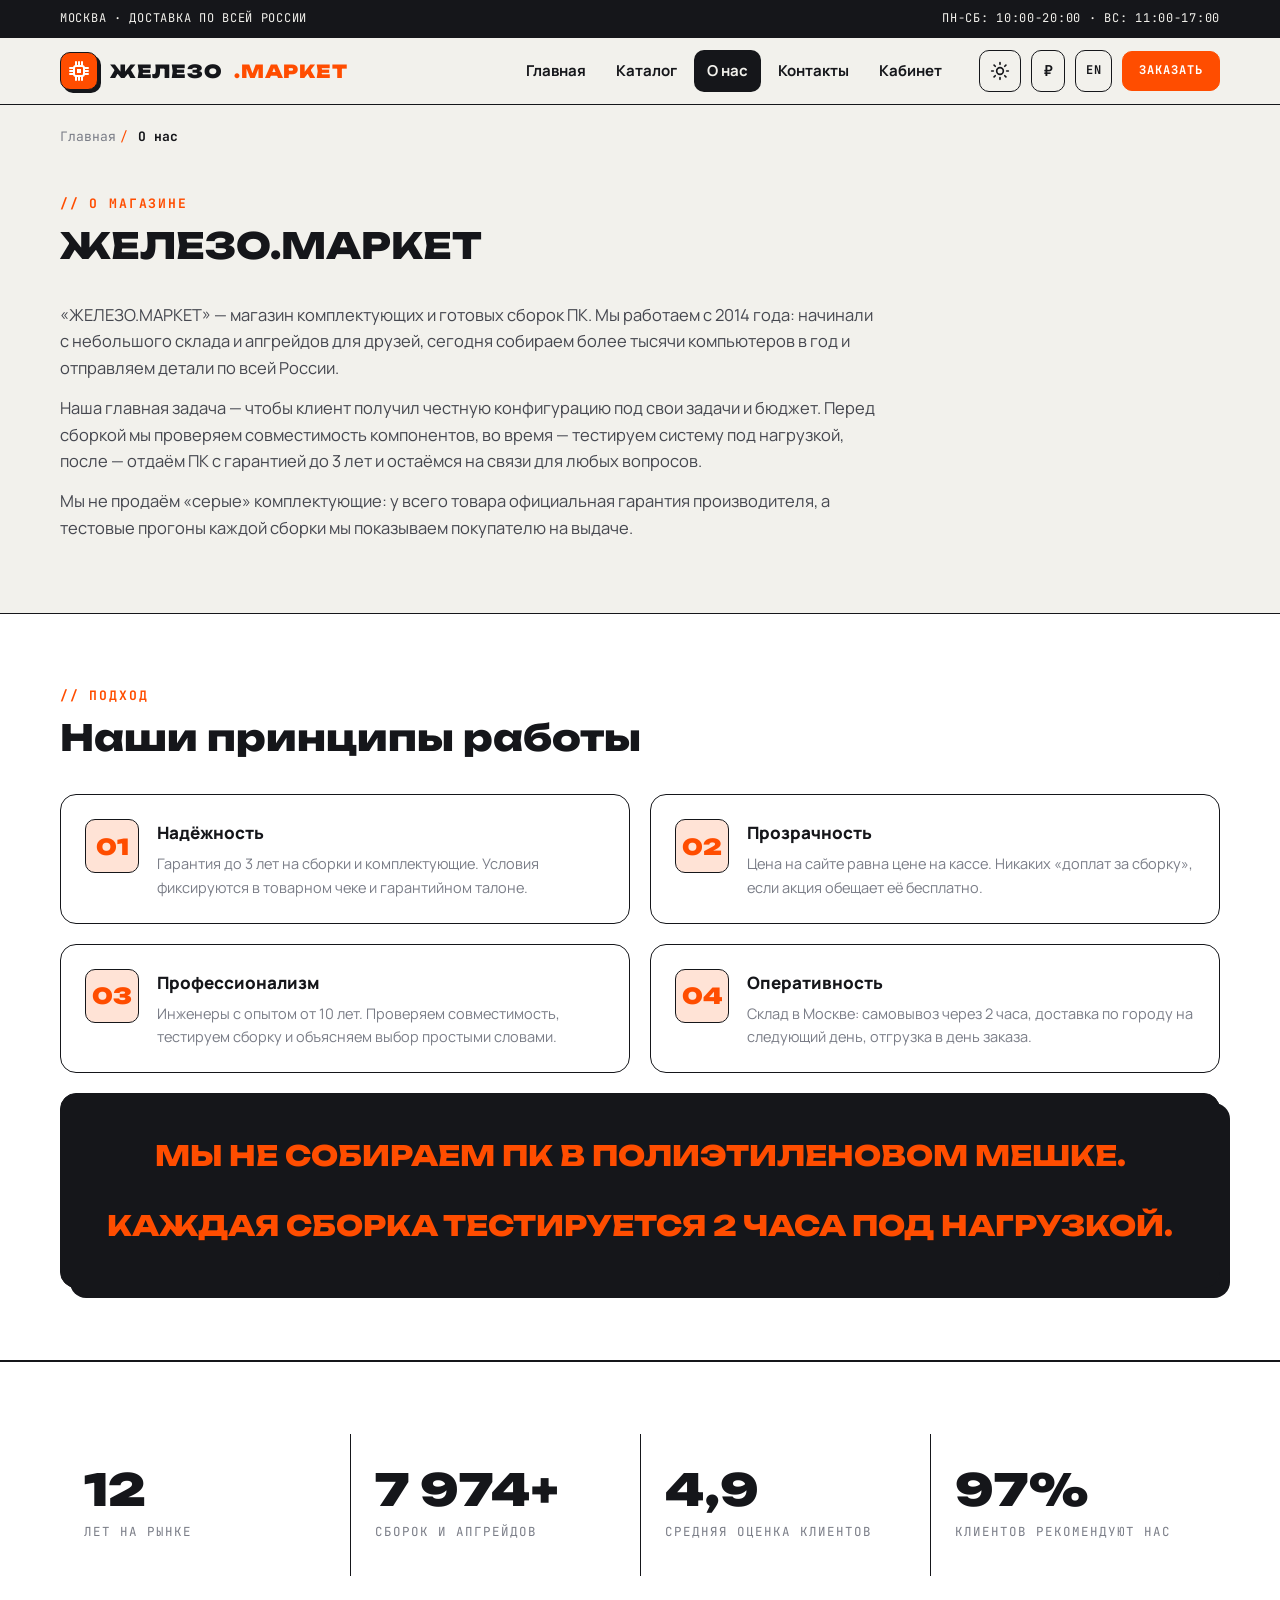
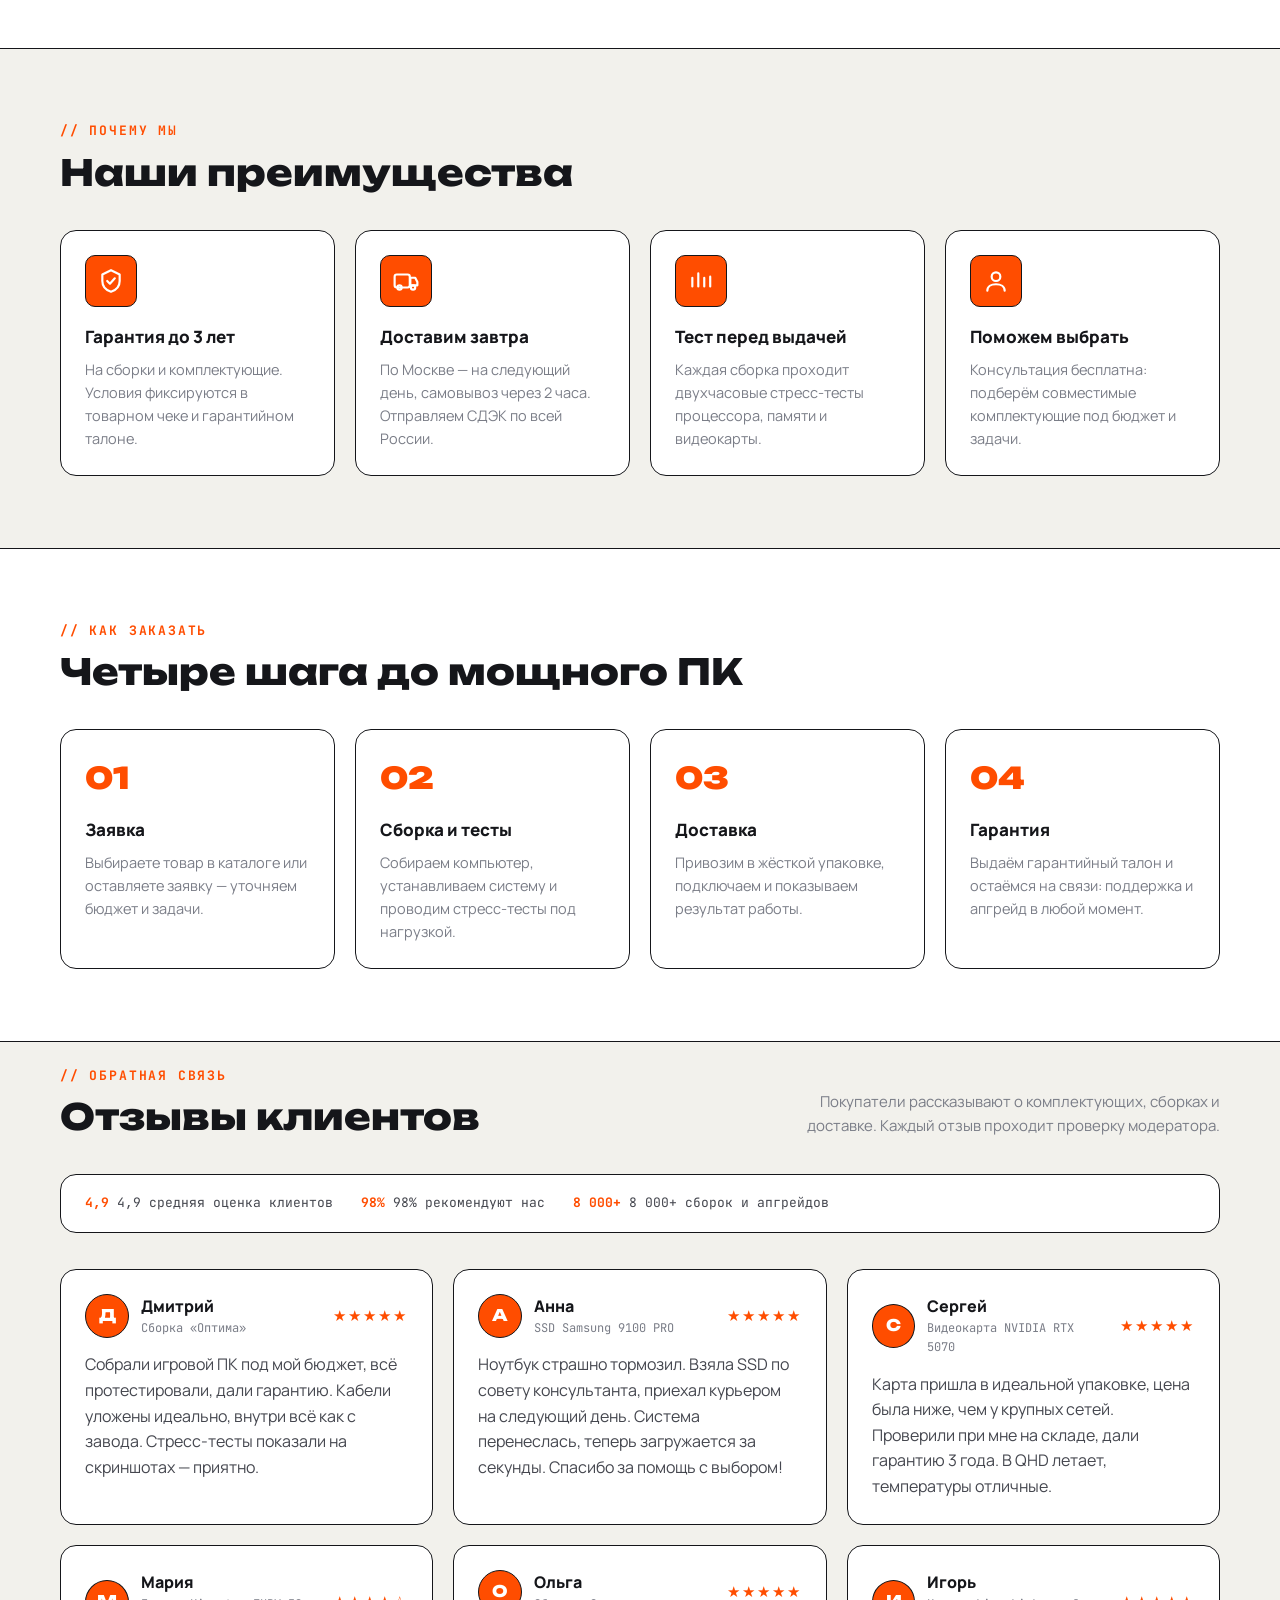
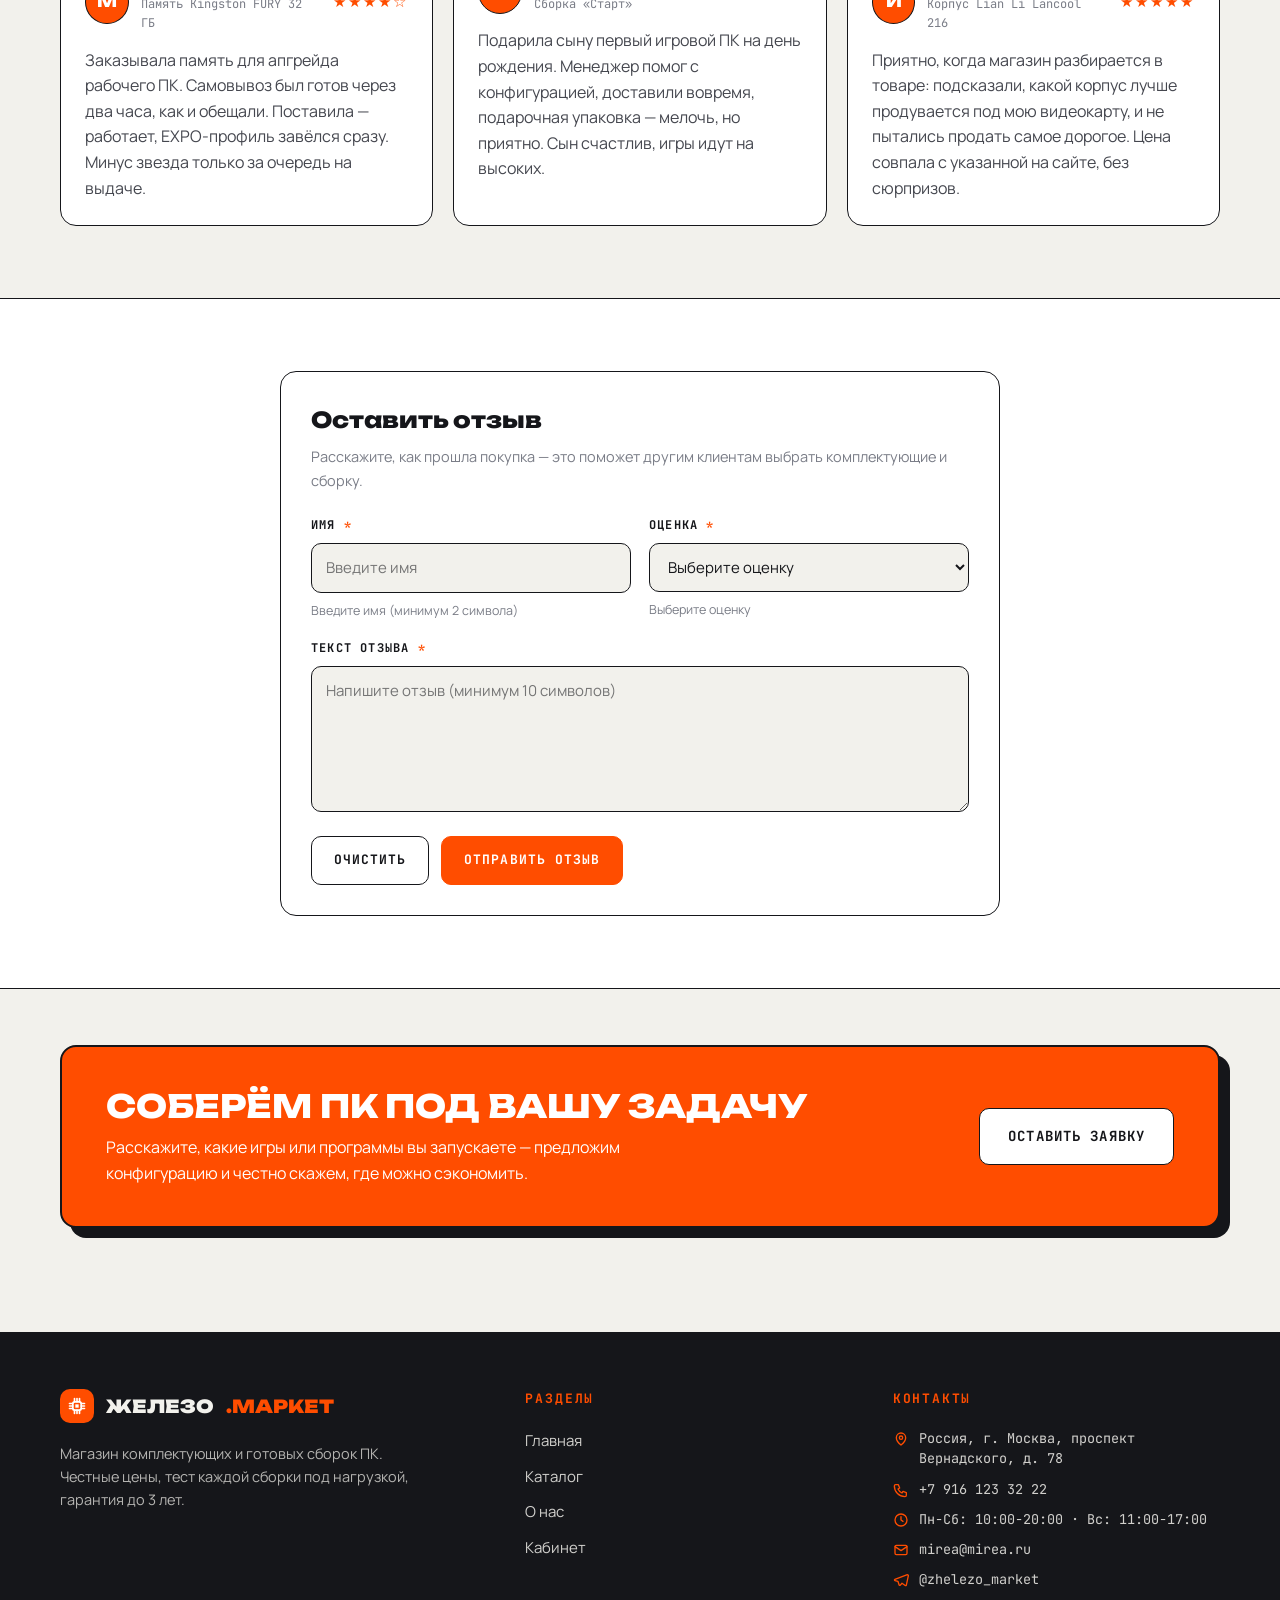
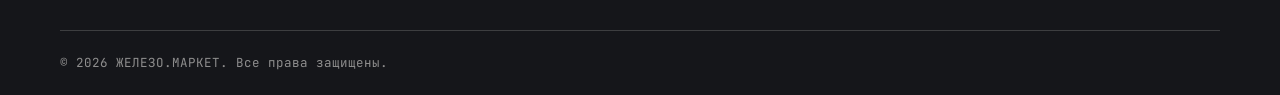
==== about.html @ e6dc475a "Фиксированная шапка при скролле; в контактах телефон перед режимом работы" ====
<!DOCTYPE html>
<html lang="ru" data-theme="light">
<head>
<meta charset="UTF-8">
<meta name="viewport" content="width=device-width, initial-scale=1.0">
<meta name="description" content="О магазине ЖЕЛЕЗО.МАРКЕТ: принципы работы, тестирование сборок, гарантия и подход к подбору комплектующих.">
<title>О нас - ЖЕЛЕЗО.МАРКЕТ</title>
<link rel="icon" type="image/svg+xml" href="images/favicon.svg">
<link rel="preconnect" href="https://fonts.googleapis.com">
<link rel="preconnect" href="https://fonts.gstatic.com" crossorigin>
<link href="https://fonts.googleapis.com/css2?family=Unbounded:wght@500;700;800;900&family=Manrope:wght@400;500;700;800&family=JetBrains+Mono:wght@500;700&display=swap" rel="stylesheet">
<link rel="stylesheet" href="css/style.css?v=remake-13">
<script src="js/main.js?v=remake-13" defer></script>
</head>
<body data-cta="short">

  <div class="scroll-progress" id="scroll-progress" aria-hidden="true"></div>

<header>
<div class="topbar">
  <div class="container topbar__inner">
    <p class="topbar__item">Москва · доставка по всей России</p>
    <div class="topbar__group">
      <p class="topbar__item topbar__item--schedule">Пн-Сб: 10:00-20:00 · Вс: 11:00-17:00</p>
    </div>
  </div>
</div>
</header>
<div class="site-header">
  <div class="container site-header__inner">
    <a class="site-header__logo" href="index.html">
      <span class="site-header__logo-mark">
        <svg viewBox="0 0 24 24" fill="none" stroke="#ffffff" stroke-width="2" stroke-linecap="round" aria-hidden="true"><rect x="7" y="7" width="10" height="10" rx="2"/><rect x="10" y="10" width="4" height="4" fill="#ffffff" stroke="none"/><path d="M9 7V3M12 7V3M15 7V3M9 21v-4M12 21v-4M15 21v-4M7 9H3M7 12H3M7 15H3M21 9h-4M21 12h-4M21 15h-4"/></svg>
      </span>
      ЖЕЛЕЗО<span class="site-header__logo-accent">.МАРКЕТ</span>
    </a>
    <nav class="site-nav" aria-label="Основная навигация">
      <ul class="site-nav__list">
        <li><a class="site-nav__link" href="index.html">Главная</a></li>
        <li><a class="site-nav__link" href="catalog.html">Каталог</a></li>
        <li><a class="site-nav__link site-nav__link--active" href="about.html" aria-current="page">О нас</a></li>
        <li><a class="site-nav__link" href="contacts.html">Контакты</a></li>
        <li><a class="site-nav__link" href="account.html">Кабинет</a></li>
      </ul>
    </nav>
    <div class="site-header__actions">
      <button class="icon-button" id="theme-toggle" type="button" aria-label="Сменить тему">
        <svg class="icon-button__icon icon-button__icon--sun" viewBox="0 0 24 24" fill="none" stroke="currentColor" stroke-width="2" stroke-linecap="round" aria-hidden="true"><circle cx="12" cy="12" r="4"/><path d="M12 2v2M12 20v2M4.9 4.9l1.4 1.4M17.7 17.7l1.4 1.4M2 12h2M20 12h2M4.9 19.1l1.4-1.4M17.7 6.3l1.4-1.4"/></svg>
        <svg class="icon-button__icon icon-button__icon--moon" viewBox="0 0 24 24" fill="none" stroke="currentColor" stroke-width="2" stroke-linecap="round" stroke-linejoin="round" aria-hidden="true"><path d="M21 12.8A9 9 0 1 1 11.2 3a7 7 0 0 0 9.8 9.8z"/></svg>
      </button>
      <button class="icon-button icon-button--currency" id="currency-toggle" type="button" aria-label="Валюта / Currency" title="₽ → $ → €">₽</button>
      <button class="icon-button icon-button--lang" id="lang-toggle" type="button" aria-label="Language / Язык">EN</button>
      <button class="button button--sm button--primary site-header__cta" type="button" data-product>Заказать</button>
    </div>
  </div>
</div>

<main class="main">

<div class="container">
  <nav class="breadcrumbs" aria-label="Хлебные крошки">
    <span class="breadcrumbs__item"><a class="breadcrumbs__link" data-i18n="nav.home" href="index.html">Главная</a></span>
    <span class="breadcrumbs__item breadcrumbs__item--current" aria-current="page" data-i18n="nav.about">О нас</span>
  </nav>
</div>

<section class="section" id="about" style="padding-top: 24px;">
  <div class="container">
    <div class="section__head">
      <div>
        <p class="section__eyebrow" data-i18n="about.eyebrow">О магазине</p>
        <h1 class="section__title" data-i18n="about.title">ЖЕЛЕЗО.МАРКЕТ</h1>
      </div>
    </div>

    <p class="about-text" data-i18n="about.p1">
      «ЖЕЛЕЗО.МАРКЕТ» — магазин комплектующих и готовых сборок ПК. Мы работаем с 2014 года:
      начинали с небольшого склада и апгрейдов для друзей, сегодня собираем более
      тысячи компьютеров в год и отправляем детали по всей России.
    </p>
    <p class="about-text" data-i18n="about.p2">
      Наша главная задача — чтобы клиент получил честную конфигурацию под свои задачи и бюджет.
      Перед сборкой мы проверяем совместимость компонентов, во время — тестируем систему под
      нагрузкой, после — отдаём ПК с гарантией до 3 лет и остаёмся на связи для любых вопросов.
    </p>
    <p class="about-text" data-i18n="about.p3">
      Мы не продаём «серые» комплектующие: у всего товара официальная гарантия производителя,
      а тестовые прогоны каждой сборки мы показываем покупателю на выдаче.
    </p>
  </div>
</section>

<section class="section section--alt" id="principles">
  <div class="container">
    <div class="section__head">
      <div>
        <p class="section__eyebrow" data-i18n="about.principlesEyebrow">Подход</p>
        <h2 class="section__title" data-i18n="about.principlesTitle">Наши принципы работы</h2>
      </div>
    </div>
    <div class="principles-grid">
      <article class="principle-card">
        <span class="principle-card__mark">01</span>
        <div>
          <h3 class="principle-card__title" data-i18n="about.pr1">Надёжность</h3>
          <p class="principle-card__text" data-i18n="about.pr1Text">Гарантия до 3 лет на сборки и комплектующие. Условия фиксируются в товарном чеке и гарантийном талоне.</p>
        </div>
      </article>
      <article class="principle-card">
        <span class="principle-card__mark">02</span>
        <div>
          <h3 class="principle-card__title" data-i18n="about.pr2">Прозрачность</h3>
          <p class="principle-card__text" data-i18n="about.pr2Text">Цена на сайте равна цене на кассе. Никаких «доплат за сборку», если акция обещает её бесплатно.</p>
        </div>
      </article>
      <article class="principle-card">
        <span class="principle-card__mark">03</span>
        <div>
          <h3 class="principle-card__title" data-i18n="about.pr3">Профессионализм</h3>
          <p class="principle-card__text" data-i18n="about.pr3Text">Инженеры с опытом от 10 лет. Проверяем совместимость, тестируем сборку и объясняем выбор простыми словами.</p>
        </div>
      </article>
      <article class="principle-card">
        <span class="principle-card__mark">04</span>
        <div>
          <h3 class="principle-card__title" data-i18n="about.pr4">Оперативность</h3>
          <p class="principle-card__text" data-i18n="about.pr4Text">Склад в Москве: самовывоз через 2 часа, доставка по городу на следующий день, отгрузка в день заказа.</p>
        </div>
      </article>
    </div>

    <p class="about-banner" style="margin-top: 20px;">
      <span data-i18n="about.banner1">Мы не собираем ПК в полиэтиленовом мешке.</span><br>
      <span data-i18n="about.banner2">Каждая сборка тестируется 2 часа под нагрузкой.</span>
    </p>
  </div>
</section>

<section class="section stats" id="stats">
  <div class="container">
    <div class="stats__grid">
      <p class="stats-item">
        <span class="stats-item__value">12</span>
        <span class="stats-item__label" data-i18n="stats.label1">лет на рынке</span>
      </p>
      <p class="stats-item">
        <span class="stats-item__value">8 000+</span>
        <span class="stats-item__label" data-i18n="stats.label2">сборок и апгрейдов</span>
      </p>
      <p class="stats-item">
        <span class="stats-item__value">4,9</span>
        <span class="stats-item__label" data-i18n="stats.label3">средняя оценка клиентов</span>
      </p>
      <p class="stats-item">
        <span class="stats-item__value">98%</span>
        <span class="stats-item__label" data-i18n="stats.label4">клиентов рекомендуют нас</span>
      </p>
    </div>
  </div>
</section>

<section class="section" id="advantages">
  <div class="container">
    <div class="section__head">
      <div>
        <p class="section__eyebrow" data-i18n="advantages.eyebrow">Почему мы</p>
        <h2 class="section__title" data-i18n="advantages.title">Наши преимущества</h2>
      </div>
    </div>
    <div class="advantages-grid">
      <article class="advantage-card">
        <span class="advantage-card__icon"><svg viewBox="0 0 24 24" fill="none" stroke="currentColor" stroke-width="2" stroke-linecap="round" stroke-linejoin="round" aria-hidden="true"><path d="M12 2l8 4v6c0 5-3.5 8.5-8 10-4.5-1.5-8-5-8-10V6l8-4z"/><path d="M8.5 12l2.5 2.5 4.5-5"/></svg></span>
        <h3 class="advantage-card__title" data-i18n="adv1">Гарантия до 3 лет</h3>
        <p class="advantage-card__text" data-i18n="adv1Text">На сборки и комплектующие. Условия фиксируются в товарном чеке и гарантийном талоне.</p>
      </article>
      <article class="advantage-card">
        <span class="advantage-card__icon"><svg viewBox="0 0 24 24" fill="none" stroke="currentColor" stroke-width="2" stroke-linecap="round" stroke-linejoin="round" aria-hidden="true"><rect x="1.5" y="6" width="14" height="12" rx="2"/><path d="M16 9h4.5l2 4v3H16z"/><circle cx="6" cy="18" r="2"/><circle cx="18.5" cy="18" r="2"/></svg></span>
        <h3 class="advantage-card__title" data-i18n="adv2">Доставим завтра</h3>
        <p class="advantage-card__text" data-i18n="adv2Text">По Москве — на следующий день, самовывоз через 2 часа. Отправляем СДЭК по всей России.</p>
      </article>
      <article class="advantage-card">
        <span class="advantage-card__icon"><svg viewBox="0 0 24 24" fill="none" stroke="currentColor" stroke-width="2" stroke-linecap="round" stroke-linejoin="round" aria-hidden="true"><path d="M4 17V9M9.5 17V5M15 17v-8M20.5 17V8"/></svg></span>
        <h3 class="advantage-card__title" data-i18n="adv3">Тест перед выдачей</h3>
        <p class="advantage-card__text" data-i18n="adv3Text">Каждая сборка проходит двухчасовые стресс-тесты процессора, памяти и видеокарты.</p>
      </article>
      <article class="advantage-card">
        <span class="advantage-card__icon"><svg viewBox="0 0 24 24" fill="none" stroke="currentColor" stroke-width="2" stroke-linecap="round" stroke-linejoin="round" aria-hidden="true"><circle cx="12" cy="8" r="4"/><path d="M4 21c0-4 3.5-6 8-6s8 2 8 6"/></svg></span>
        <h3 class="advantage-card__title" data-i18n="adv4">Поможем выбрать</h3>
        <p class="advantage-card__text" data-i18n="adv4Text">Консультация бесплатна: подберём совместимые комплектующие под бюджет и задачи.</p>
      </article>
    </div>
  </div>
</section>

<section class="section section--alt" id="steps">
  <div class="container">
    <div class="section__head">
      <div>
        <p class="section__eyebrow" data-i18n="steps.eyebrow">Как заказать</p>
        <h2 class="section__title" data-i18n="steps.title">Четыре шага до мощного ПК</h2>
      </div>
    </div>
    <ol class="steps-list">
      <li class="steps-list__item">
        <span class="steps-list__number">01</span>
        <h3 class="steps-list__title" data-i18n="step1">Заявка</h3>
        <p class="steps-list__text" data-i18n="step1Text">Выбираете товар в каталоге или оставляете заявку — уточняем бюджет и задачи.</p>
      </li>
      <li class="steps-list__item">
        <span class="steps-list__number">02</span>
        <h3 class="steps-list__title" data-i18n="step2">Сборка и тесты</h3>
        <p class="steps-list__text" data-i18n="step2Text">Собираем компьютер, устанавливаем систему и проводим стресс-тесты под нагрузкой.</p>
      </li>
      <li class="steps-list__item">
        <span class="steps-list__number">03</span>
        <h3 class="steps-list__title" data-i18n="step3">Доставка</h3>
        <p class="steps-list__text" data-i18n="step3Text">Привозим в жёсткой упаковке, подключаем и показываем результат работы.</p>
      </li>
      <li class="steps-list__item">
        <span class="steps-list__number">04</span>
        <h3 class="steps-list__title" data-i18n="step4">Гарантия</h3>
        <p class="steps-list__text" data-i18n="step4Text">Выдаём гарантийный талон и остаёмся на связи: поддержка и апгрейд в любой момент.</p>
      </li>
    </ol>
  </div>
</section>

<section class="section" id="reviews" style="padding-top: 24px;">
  <div class="container">
    <div class="section__head">
      <div>
        <p class="section__eyebrow" data-i18n="reviews.eyebrow">Обратная связь</p>
        <h1 class="section__title" data-i18n="reviews.title">Отзывы клиентов</h1>
      </div>
      <p class="section__note" data-i18n="reviews.note">Покупатели рассказывают о комплектующих, сборках и доставке. Каждый отзыв проходит проверку модератора.</p>
    </div>

    <div class="reviews-summary">
      <p><strong>4,9</strong> <span data-i18n="reviews.rating">средняя оценка клиентов</span></p>
      <p><strong>98%</strong> <span data-i18n="reviews.recommend">рекомендуют нас</span></p>
      <p><strong>8 000+</strong> <span data-i18n="reviews.builds">сборок и апгрейдов</span></p>
    </div>

    <div class="reviews-grid">
      <article class="review-card">
        <div class="review-card__head">
          <div class="review-card__author">
            <span class="review-card__avatar">Д</span>
            <div>
              <p class="review-card__name">Дмитрий</p>
              <p class="review-card__product">Сборка «Оптима»</p>
                </div>
          </div>
          <p class="rating" aria-label="Оценка 5 из 5">★★★★★</p>
        </div>
        <p class="review-card__text">Собрали игровой ПК под мой бюджет, всё протестировали, дали гарантию. Кабели уложены идеально, внутри всё как с завода. Стресс-тесты показали на скриншотах — приятно.</p>
      </article>

      <article class="review-card">
        <div class="review-card__head">
          <div class="review-card__author">
            <span class="review-card__avatar">А</span>
            <div>
              <p class="review-card__name">Анна</p>
              <p class="review-card__product">SSD Samsung 9100 PRO</p>
            </div>
          </div>
          <p class="rating" aria-label="Оценка 5 из 5">★★★★★</p>
        </div>
        <p class="review-card__text">Ноутбук страшно тормозил. Взяла SSD по совету консультанта, приехал курьером на следующий день. Система перенеслась, теперь загружается за секунды. Спасибо за помощь с выбором!</p>
      </article>

      <article class="review-card">
        <div class="review-card__head">
          <div class="review-card__author">
            <span class="review-card__avatar">С</span>
            <div>
              <p class="review-card__name">Сергей</p>
              <p class="review-card__product">Видеокарта NVIDIA RTX 5070</p>
            </div>
          </div>
          <p class="rating" aria-label="Оценка 5 из 5">★★★★★</p>
        </div>
        <p class="review-card__text">Карта пришла в идеальной упаковке, цена была ниже, чем у крупных сетей. Проверили при мне на складе, дали гарантию 3 года. В QHD летает, температуры отличные.</p>
      </article>

      <article class="review-card">
        <div class="review-card__head">
          <div class="review-card__author">
            <span class="review-card__avatar">М</span>
            <div>
              <p class="review-card__name">Мария</p>
              <p class="review-card__product">Память Kingston FURY 32 ГБ</p>
            </div>
          </div>
          <p class="rating" aria-label="Оценка 4 из 5">★★★★☆</p>
        </div>
        <p class="review-card__text">Заказывала память для апгрейда рабочего ПК. Самовывоз был готов через два часа, как и обещали. Поставила — работает, EXPO-профиль завёлся сразу. Минус звезда только за очередь на выдаче.</p>
      </article>

      <article class="review-card">
        <div class="review-card__head">
          <div class="review-card__author">
            <span class="review-card__avatar">О</span>
            <div>
              <p class="review-card__name">Ольга</p>
              <p class="review-card__product">Сборка «Старт»</p>
            </div>
          </div>
          <p class="rating" aria-label="Оценка 5 из 5">★★★★★</p>
        </div>
        <p class="review-card__text">Подарила сыну первый игровой ПК на день рождения. Менеджер помог с конфигурацией, доставили вовремя, подарочная упаковка — мелочь, но приятно. Сын счастлив, игры идут на высоких.</p>
      </article>

      <article class="review-card">
        <div class="review-card__head">
          <div class="review-card__author">
            <span class="review-card__avatar">И</span>
            <div>
              <p class="review-card__name">Игорь</p>
              <p class="review-card__product">Корпус Lian Li Lancool 216</p>
            </div>
          </div>
          <p class="rating" aria-label="Оценка 5 из 5">★★★★★</p>
        </div>
        <p class="review-card__text">Приятно, когда магазин разбирается в товаре: подсказали, какой корпус лучше продувается под мою видеокарту, и не пытались продать самое дорогое. Цена совпала с указанной на сайте, без сюрпризов.</p>
      </article>
    </div>
  </div>
</section>

<section class="section section--alt" id="review-form">
  <div class="container" style="max-width: 760px;">
    <div class="form-card">
      <h2 class="form-card__title" data-i18n="reviews.formTitle">Оставить отзыв</h2>
      <p class="form-card__text" data-i18n="reviews.formText">Расскажите, как прошла покупка — это поможет другим клиентам выбрать комплектующие и сборку.</p>
      <form class="form-grid" action="#" method="post" data-validate novalidate>
        <div class="form-field">
          <label class="form-field__label form-field__label--required" for="review-name" data-i18n="feedback.name">Имя</label>
          <input class="form-field__input" id="review-name" name="name" type="text" placeholder="Введите имя" data-i18n-placeholder="feedback.namePlaceholder" minlength="2" autocomplete="off" required pattern="[A-Za-zА-Яа-яЁё\-\s]{2,}" title="Только буквы, минимум 2 символа">
          <small class="form-field__hint" data-i18n="reviews.nameHint">Введите имя (минимум 2 символа)</small>
        </div>
        <div class="form-field">
          <label class="form-field__label form-field__label--required" for="review-rating" data-i18n="reviews.ratingLabel">Оценка</label>
          <select class="form-field__select" id="review-rating" name="rating" required>
            <option value="" data-i18n="reviews.selectRating">Выберите оценку</option>
            <option value="5" data-i18n="reviews.r5">5 - отлично</option>
            <option value="4" data-i18n="reviews.r4">4 - хорошо</option>
            <option value="3" data-i18n="reviews.r3">3 - нормально</option>
            <option value="2" data-i18n="reviews.r2">2 - плохо</option>
            <option value="1" data-i18n="reviews.r1">1 - ужасно</option>
          </select>
          <small class="form-field__hint" data-i18n="reviews.selectRating">Выберите оценку</small>
        </div>
        <div class="form-field form-field--full">
          <label class="form-field__label form-field__label--required" for="review-text" data-i18n="reviews.textLabel">Текст отзыва</label>
          <textarea class="form-field__textarea" id="review-text" name="text" rows="5" placeholder="Напишите отзыв (минимум 10 символов)" data-i18n-placeholder="reviews.textPlaceholder" minlength="10" required></textarea>
        </div>
        <div class="form-actions">
          <button class="button button--ghost" type="reset" data-i18n="reviews.clear">Очистить</button>
          <button class="button button--primary" type="submit" data-i18n="reviews.submit">Отправить отзыв</button>
        </div>
        <p class="form-message form-message--success" hidden data-i18n="reviews.success">Спасибо! Ваш отзыв отправлен и появится на сайте после проверки.</p>
        <p class="form-message form-message--error" hidden data-i18n="reviews.error">Проверьте правильность заполнения полей формы.</p>
      </form>
    </div>
  </div>
</section>

<section class="section cta-band" id="cta">
  <div class="container">
    <div class="cta-band__inner">
      <div>
        <h2 class="cta-band__title" data-i18n="about.ctaTitle">Соберём ПК под вашу задачу</h2>
        <p class="cta-band__text" data-i18n="about.ctaText">Расскажите, какие игры или программы вы запускаете — предложим конфигурацию и честно скажем, где можно сэкономить.</p>
      </div>
      <button class="button button--lg" type="button" data-product data-i18n="cta.button">Оставить заявку</button>
    </div>
  </div>
</section>

</main>

<footer class="site-footer">
  <div class="container">
    <div class="site-footer__grid">
      <div class="site-footer__about">
        <a class="site-footer__logo" href="index.html">
          <span class="site-footer__logo-mark">
            <svg viewBox="0 0 24 24" fill="none" stroke="#ffffff" stroke-width="2" stroke-linecap="round" aria-hidden="true"><rect x="7" y="7" width="10" height="10" rx="2"/><rect x="10" y="10" width="4" height="4" fill="#ffffff" stroke="none"/><path d="M9 7V3M12 7V3M15 7V3M9 21v-4M12 21v-4M15 21v-4M7 9H3M7 12H3M7 15H3M21 9h-4M21 12h-4M21 15h-4"/></svg>
          </span>
          ЖЕЛЕЗО<span class="site-footer__logo-accent">.МАРКЕТ</span>
        </a>
        <p class="site-footer__slogan">
          Магазин комплектующих и готовых сборок ПК. Честные цены, тест каждой сборки под нагрузкой, гарантия до 3 лет.
        </p>
      </div>
      <nav class="site-footer__nav" aria-label="Разделы сайта">
        <h2 class="site-footer__title">Разделы</h2>
        <ul class="site-footer__list">
          <li><a class="site-footer__link" href="index.html">Главная</a></li>
          <li><a class="site-footer__link" href="catalog.html">Каталог</a></li>
          <li><a class="site-footer__link" href="about.html">О нас</a></li>
          <li><a class="site-footer__link" href="account.html">Кабинет</a></li>
        </ul>
      </nav>
      <div class="site-footer__contacts">
        <h2 class="site-footer__title">Контакты</h2>
        <p class="site-footer__contact">
          <svg viewBox="0 0 24 24" fill="none" stroke="currentColor" stroke-width="2" stroke-linecap="round" stroke-linejoin="round" aria-hidden="true"><path d="M12 21s7-5.5 7-11a7 7 0 1 0-14 0c0 5.5 7 11 7 11z"/><circle cx="12" cy="10" r="2.5"/></svg>
          <span data-i18n="contacts.addressValue">Россия, г. Москва, проспект Вернадского, д. 78</span>
        </p>
        <p class="site-footer__contact">
          <svg viewBox="0 0 24 24" fill="none" stroke="currentColor" stroke-width="2" stroke-linecap="round" stroke-linejoin="round" aria-hidden="true"><path d="M4 4h4l2 5-2.5 1.5a12 12 0 0 0 6 6L15 14l5 2v4a2 2 0 0 1-2 2A16 16 0 0 1 2 6a2 2 0 0 1 2-2z"/></svg>
          <a href="tel:+79161233222">+7 916 123 32 22</a>
        </p>
        <p class="site-footer__contact">
          <svg viewBox="0 0 24 24" fill="none" stroke="currentColor" stroke-width="2" stroke-linecap="round" stroke-linejoin="round" aria-hidden="true"><circle cx="12" cy="12" r="9"/><path d="M12 7v5l3 2"/></svg>
          <span data-i18n="topbar.hours">Пн-Сб: 10:00-20:00 · Вс: 11:00-17:00</span>
        </p>
        <p class="site-footer__contact">
          <svg viewBox="0 0 24 24" fill="none" stroke="currentColor" stroke-width="2" stroke-linecap="round" stroke-linejoin="round" aria-hidden="true"><rect x="3" y="5" width="18" height="14" rx="2"/><path d="M3 7l9 6 9-6"/></svg>
          <a href="mailto:mirea@mirea.ru">mirea@mirea.ru</a>
        </p>
        <p class="site-footer__contact">
          <svg viewBox="0 0 24 24" fill="none" stroke="currentColor" stroke-width="2" stroke-linecap="round" stroke-linejoin="round" aria-hidden="true"><path d="M21.5 4L2.8 11.2c-.8.3-.8 1.4.1 1.6l4.6 1.4 1.7 5.2c.3.8 1.3.9 1.8.3l2.5-2.9 4.8 3.5c.6.5 1.6.1 1.7-.7l3-13.8c.2-1-.8-1.8-1.5-1.8z"/></svg>
          <a href="https://t.me/zhelezo_market" target="_blank" rel="noopener">@zhelezo_market</a>
        </p>
      </div>
    </div>
    <div class="site-footer__bottom">
      <p>&copy; 2026 ЖЕЛЕЗО.МАРКЕТ. Все права защищены.</p>
    </div>
  </div>
</footer>

<button class="scroll-top" id="scroll-top" type="button" aria-label="Наверх">
  <svg class="scroll-top__icon" viewBox="0 0 24 24" fill="none" stroke="currentColor" stroke-linecap="round" stroke-linejoin="round" aria-hidden="true">
    <rect x="7.5" y="2.5" width="9" height="19" rx="4.5" stroke-width="1.7"/>
    <path class="scroll-top__wheel" d="M12 6v4" stroke-width="1.7"/>
  </svg>
</button>

<dialog class="order-dialog" id="order-dialog" aria-labelledby="order-dialog-title">
  <div class="order-dialog__wrapper">
    <div class="order-dialog__head">
      <h2 class="order-dialog__title" id="order-dialog-title" data-i18n="dialog.title">Оформление заказа</h2>
      <button class="icon-button order-dialog__close" id="order-close" type="button" aria-label="Закрыть">
        <svg viewBox="0 0 24 24" fill="none" stroke="currentColor" stroke-width="2.5" stroke-linecap="round" aria-hidden="true"><path d="M6 6l12 12M18 6L6 18"/></svg>
      </button>
    </div>
    <p class="order-dialog__note" data-i18n="dialog.note">Оставьте контакты — перезвоним в течение 15 минут в рабочее время и подтвердим заказ.</p>
    <form class="form-grid" id="order-form" action="#" method="post" data-validate novalidate autocomplete="off">
      <div class="form-field form-field--full">
        <label class="form-field__label form-field__label--required" for="order-product" data-i18n="dialog.product">Товар</label>
        <select class="form-field__select" id="order-product" name="product" required></select>
      </div>
      <div class="form-field">
        <label class="form-field__label form-field__label--required" for="order-name" data-i18n="dialog.name">Имя</label>
        <input class="form-field__input" id="order-name" name="name" type="text" placeholder="Введите ваше имя" data-i18n-placeholder="dialog.namePlaceholder" minlength="2" autocomplete="off" required pattern="[A-Za-zА-Яа-яЁё\-\s]{2,}" title="Только буквы, минимум 2 символа">
      </div>
      <div class="form-field">
        <label class="form-field__label form-field__label--required" for="order-phone" data-i18n="dialog.phone">Телефон</label>
        <input class="form-field__input" id="order-phone" name="phone" type="tel" inputmode="tel" placeholder="+7 (900) 000-00-00" required>
        <small class="form-field__hint" data-i18n="dialog.phoneHint">Формат: +7 (900) 000-00-00</small>
      </div>
      <div class="form-field">
        <label class="form-field__label form-field__label--required" for="order-email" data-i18n="dialog.email">E-mail</label>
        <input class="form-field__input" id="order-email" name="email" type="email" placeholder="example@mail.ru" autocomplete="off" required>
      </div>
      <div class="form-field">
        <label class="form-field__label" for="order-delivery" data-i18n="dialog.delivery">Доставка</label>
        <select class="form-field__select" id="order-delivery" name="delivery">
          <option value="courier" data-i18n="dialog.deliveryCourier">Курьером по Москве</option>
          <option value="pickup" data-i18n="dialog.deliveryPickup">Самовывоз</option>
          <option value="cdek" data-i18n="dialog.deliveryCdek">СДЭК по России</option>
        </select>
      </div>
      <div class="form-field form-field--full">
        <label class="form-field__label" for="order-comment" data-i18n="dialog.comment">Комментарий</label>
        <textarea class="form-field__textarea" id="order-comment" name="comment" rows="3" placeholder="Укажите дополнительную информацию" data-i18n-placeholder="dialog.commentPlaceholder"></textarea>
      </div>
      <label class="checkbox-line">
        <input type="checkbox" name="agreement" required>
        <span data-i18n="dialog.agreement">Я согласен на обработку персональных данных</span>
      </label>
      <div class="form-actions">
        <button class="button" type="button" id="order-cancel" data-i18n="dialog.cancel">Закрыть</button>
        <button class="button button--primary" type="submit" data-i18n="dialog.submit">Отправить заказ</button>
      </div>
      <p class="form-message form-message--success" hidden data-i18n="dialog.success">Заказ принят! Перезвоним в течение 15 минут в рабочее время.</p>
      <p class="form-message form-message--error" hidden data-i18n="dialog.error">Проверьте правильность заполнения полей формы.</p>
    </form>
  </div>
</dialog>

</body>
</html>
---- css/style.css ----
/* ===================================================================
   ЖЕЛЕЗО.МАРКЕТ — единая дизайн-система
   Чистый CSS + БЭМ. Без фреймворков.
   Светлая и тёмная темы через [data-theme] на <html>.
   =================================================================== */

/* ---------- Токены ---------- */

:root {
  --paper: #f2f1ec;
  --surface: #ffffff;
  --surface-alt: #ebeae4;
  --ink: #15161a;
  --ink-soft: #45474f;
  --muted: #7a7d87;
  --line: #15161a;
  --line-soft: #d9d8d1;
  --accent: #ff4d00;
  --accent-ink: #ffffff;
  --accent-soft: #ffe3d6;
  --danger: #d92b2b;
  --success: #12813b;
  --shadow: #15161a;
  --header-h: 66px;

  --cat-cpu: #ff4d00;
  --cat-gpu: #7c3aed;
  --cat-ram: #0e90d8;
  --cat-storage: #18a558;
  --cat-motherboard: #e23a6e;
  --cat-psu: #d9a400;
  --cat-case: #5c6474;
  --cat-build: #15161a;

  --font-display: "Unbounded", "Arial Black", sans-serif;
  --font-body: "Manrope", "Segoe UI", sans-serif;
  --font-mono: "JetBrains Mono", "Consolas", monospace;

  --radius: 16px;
  --radius-sm: 10px;
  --border: 1.5px solid var(--line);
}

[data-theme="dark"] {
  --paper: #101114;
  --surface: #17181d;
  --surface-alt: #1e1f26;
  --ink: #f2f1ec;
  --ink-soft: #c8cad2;
  --muted: #8b8e99;
  --line: #f2f1ec;
  --line-soft: #363841;
  --accent-soft: #33190b;
  --accent-ink: #ffffff;
  --shadow: #000000;
  --cat-build: #f2f1ec;
}

/* ---------- Сброс и база ---------- */

*,
*::before,
*::after {
  box-sizing: border-box;
}

html {
  scroll-behavior: smooth;
}

body {
  margin: 0;
  font-family: var(--font-body);
  font-size: 16px;
  line-height: 1.6;
  color: var(--ink);
  background-color: var(--paper);
  transition: background-color 0.35s ease, color 0.35s ease;
}

img,
svg {
  display: block;
  max-width: 100%;
}

h1,
h2,
h3,
h4,
p,
ul,
ol,
figure {
  margin: 0;
}

ul,
ol {
  padding: 0;
  list-style: none;
}

a {
  color: inherit;
  text-decoration: none;
}

button {
  font: inherit;
  cursor: pointer;
}

:focus-visible {
  outline: 2px solid var(--accent);
  outline-offset: 2px;
}

.container {
  max-width: 1200px;
  margin-inline: auto;
  padding-inline: 20px;
}

.main {
  padding-bottom: 24px;
}

/* ---------- Кнопки ---------- */

.button {
  display: inline-flex;
  align-items: center;
  justify-content: center;
  gap: 10px;
  padding: 13px 22px;
  font-family: var(--font-mono);
  font-size: 13px;
  font-weight: 700;
  letter-spacing: 0.08em;
  text-transform: uppercase;
  color: var(--ink);
  background: var(--surface);
  border: var(--border);
  border-radius: var(--radius-sm);
  box-shadow: 0 0 0 var(--shadow);
  transition: box-shadow 0.15s ease, transform 0.15s ease, background-color 0.2s ease,
    color 0.2s ease;
}

.button:hover {
  transform: translate(-2px, -2px);
  box-shadow: 4px 4px 0 var(--shadow);
}

.button:active {
  transform: translate(0, 0);
  box-shadow: 0 0 0 var(--shadow);
}

.button--primary {
  background: var(--accent);
  border-color: var(--accent);
  color: var(--accent-ink);
}

.button--primary:hover {
  box-shadow: 4px 4px 0 var(--shadow);
}

.button--dark {
  background: var(--ink);
  border-color: var(--ink);
  color: var(--paper);
}

.button--ghost {
  background: transparent;
}

.button--ghost:hover {
  background: var(--ink);
  color: var(--paper);
}

.button--sm {
  padding: 9px 16px;
  font-size: 12px;
}

.button--lg {
  padding: 16px 28px;
  font-size: 14px;
}

.button--full {
  width: 100%;
}

/* ---------- Иконки-бейджи ---------- */

.badge-tag {
  display: inline-block;
  padding: 4px 10px;
  font-family: var(--font-mono);
  font-size: 11px;
  font-weight: 700;
  letter-spacing: 0.08em;
  text-transform: uppercase;
  border-radius: 999px;
  border: 1.5px solid currentColor;
}

.badge-tag--popular {
  color: var(--accent);
}

.badge-tag--discount {
  color: var(--danger);
}

.badge-tag--fast {
  color: var(--success);
}

/* ---------- Шапка ---------- */

.topbar {
  background: var(--ink);
  color: var(--paper);
  font-family: var(--font-mono);
  font-size: 12px;
  letter-spacing: 0.06em;
}

.topbar__inner {
  display: flex;
  align-items: center;
  justify-content: space-between;
  gap: 16px;
  min-height: 38px;
}

.topbar__item {
  display: inline-flex;
  align-items: center;
  gap: 8px;
  white-space: nowrap;
  text-transform: uppercase;
}

.topbar__group {
  display: flex;
  align-items: center;
  gap: 24px;
}

.topbar__phone {
  font-weight: 700;
  color: inherit;
}

.topbar__phone:hover {
  color: var(--accent);
}

.site-header {
  position: sticky;
  top: 0;
  z-index: 50;
  background: var(--paper);
  border-bottom: var(--border);
}

.site-header__inner {
  display: flex;
  align-items: center;
  gap: 24px;
  min-height: var(--header-h);
}

.site-header__logo {
  display: inline-flex;
  align-items: center;
  gap: 12px;
  font-family: var(--font-display);
  font-weight: 900;
  font-size: 18px;
  letter-spacing: 0.04em;
  white-space: nowrap;
}

.site-header__logo-mark {
  width: 38px;
  height: 38px;
  display: grid;
  place-items: center;
  background: var(--accent);
  border-radius: var(--radius-sm);
  border: var(--border);
  box-shadow: 3px 3px 0 var(--shadow);
}

.site-header__logo-mark svg {
  width: 24px;
  height: 24px;
}

.site-header__logo .site-header__logo-accent {
  color: var(--accent);
}

.site-nav {
  margin-left: auto;
}

.site-nav__list {
  display: flex;
  align-items: center;
  gap: 4px;
}

.site-nav__link {
  display: inline-block;
  padding: 8px 12px;
  font-weight: 700;
  font-size: 15px;
  border-radius: var(--radius-sm);
  border: 1.5px solid transparent;
  transition: background-color 0.2s ease, color 0.2s ease;
}

.site-nav__link:hover {
  background: var(--surface-alt);
}

.site-nav__link--active {
  background: var(--ink);
  color: var(--paper);
}

.site-header__actions {
  display: flex;
  align-items: center;
  gap: 10px;
}

.icon-button {
  display: grid;
  place-items: center;
  width: 42px;
  height: 42px;
  background: transparent;
  color: var(--ink);
  border: var(--border);
  border-radius: var(--radius-sm);
  transition: background-color 0.2s ease, color 0.2s ease;
}

.icon-button:hover {
  background: var(--ink);
  color: var(--paper);
}

.icon-button svg {
  width: 20px;
  height: 20px;
}

.icon-button__icon--moon {
  display: none;
}

[data-theme="dark"] .icon-button__icon--sun {
  display: none;
}

[data-theme="dark"] .icon-button__icon--moon {
  display: block;
}

/* ---------- Секции ---------- */

.section {
  padding-block: 72px;
}

.section--alt {
  background: var(--surface);
  border-top: var(--border);
  border-bottom: var(--border);
}

.section__head {
  display: flex;
  align-items: flex-end;
  justify-content: space-between;
  gap: 24px;
  margin-bottom: 36px;
}

.section__eyebrow {
  font-family: var(--font-mono);
  font-size: 13px;
  font-weight: 700;
  letter-spacing: 0.14em;
  text-transform: uppercase;
  color: var(--accent);
  margin-bottom: 10px;
}

.section__eyebrow::before {
  content: "// ";
}

.section__title {
  font-family: var(--font-display);
  font-size: clamp(24px, 3.4vw, 36px);
  font-weight: 800;
  line-height: 1.15;
}

.section__note {
  max-width: 420px;
  color: var(--muted);
  font-size: 15px;
  text-align: right;
}

/* ---------- Hero ---------- */

.hero {
  position: relative;
  overflow: hidden;
  padding-block: 64px 72px;
  background:
    linear-gradient(var(--line-soft) 1.5px, transparent 1.5px),
    linear-gradient(90deg, var(--line-soft) 1.5px, transparent 1.5px);
  background-size: 44px 44px;
  background-position: center;
  border-bottom: var(--border);
  transition: background-color 0.35s ease;
}

.hero__inner {
  position: relative;
  z-index: 1;
  display: grid;
  grid-template-columns: minmax(0, 1.1fr) minmax(0, 0.9fr);
  gap: 48px;
  align-items: center;
}

.hero__eyebrow {
  display: inline-flex;
  align-items: center;
  gap: 10px;
  margin-bottom: 22px;
  padding: 8px 16px;
  font-family: var(--font-mono);
  font-size: 12px;
  font-weight: 700;
  letter-spacing: 0.1em;
  text-transform: uppercase;
  background: var(--ink);
  color: var(--paper);
  border-radius: 999px;
}

.hero__eyebrow::before {
  content: "";
  width: 8px;
  height: 8px;
  border-radius: 50%;
  background: var(--accent);
}

.hero__title {
  font-family: var(--font-display);
  font-size: clamp(34px, 5vw, 58px);
  font-weight: 900;
  line-height: 1.08;
  text-transform: uppercase;
  letter-spacing: -0.01em;
}

.hero__title .hero__title-accent {
  color: var(--accent);
}

.hero__text {
  margin-top: 20px;
  max-width: 520px;
  font-size: 17px;
  color: var(--ink-soft);
}

.hero__actions {
  display: flex;
  flex-wrap: wrap;
  gap: 14px;
  margin-top: 32px;
}

.hero__note {
  margin-top: 18px;
  font-family: var(--font-mono);
  font-size: 13px;
  color: var(--muted);
}

.hero__note::before {
  content: ">> ";
  color: var(--accent);
  font-weight: 700;
}

/* Плавающие чипы */

.hero__float {
  position: absolute;
  z-index: 0;
  padding: 8px 14px;
  font-family: var(--font-mono);
  font-size: 12px;
  font-weight: 700;
  letter-spacing: 0.08em;
  text-transform: uppercase;
  background: var(--surface);
  border: var(--border);
  border-radius: var(--radius-sm);
  box-shadow: 4px 4px 0 var(--shadow);
  user-select: none;
}

.hero__float--1 {
  top: 22px;
  right: 52%;
  transform: rotate(-4deg);
}

.hero__float--2 {
  top: 24px;
  left: 56%;
  transform: rotate(3deg);
}

.hero__float--3 {
  bottom: 30px;
  left: 56%;
  transform: rotate(-2deg);
}

/* Панель сборки в hero */

.hero__panel {
  background: var(--surface);
  color: var(--ink);
  border: var(--border);
  border-radius: var(--radius);
  box-shadow: 10px 10px 0 var(--shadow);
  overflow: hidden;
  transition: background-color 0.35s ease, color 0.35s ease;
}

.hero__panel-tag {
  display: inline-block;
  padding: 10px 18px;
  font-family: var(--font-mono);
  font-size: 12px;
  font-weight: 700;
  letter-spacing: 0.12em;
  text-transform: uppercase;
  color: var(--accent-ink);
  background: var(--accent);
}

.hero__panel-body {
  padding: 24px 26px 26px;
}

.hero__panel-title {
  font-family: var(--font-display);
  font-size: 20px;
  font-weight: 800;
  text-transform: uppercase;
  margin-bottom: 18px;
}

.hero__panel-list {
  display: grid;
  gap: 10px;
  font-family: var(--font-mono);
  font-size: 13px;
}

.hero__panel-item {
  display: flex;
  justify-content: space-between;
  gap: 16px;
  padding-bottom: 10px;
  border-bottom: 1.5px dashed var(--line-soft);
}

.hero__panel-item span:last-child {
  text-align: right;
}

.hero__panel-footer {
  display: flex;
  align-items: center;
  justify-content: space-between;
  gap: 16px;
  margin-top: 22px;
}

.hero__panel-price {
  font-family: var(--font-mono);
  font-size: 24px;
  font-weight: 700;
}

.hero__panel-price small {
  display: block;
  font-size: 12px;
  color: var(--accent);
}

.hero__panel-footer .button {
  flex: none;
}

/* ---------- Категории (плитки) ---------- */

.cat-grid {
  display: grid;
  grid-template-columns: repeat(4, 1fr);
  gap: 18px;
}

.cat-tile {
  display: flex;
  align-items: center;
  gap: 14px;
  padding: 18px;
  background: var(--surface);
  border: var(--border);
  border-radius: var(--radius);
  transition: box-shadow 0.15s ease, transform 0.15s ease, background-color 0.2s ease;
}

.cat-tile:hover {
  transform: translate(-2px, -2px);
  box-shadow: 5px 5px 0 var(--shadow);
}

.cat-tile__mark {
  flex: none;
  width: 52px;
  height: 52px;
  display: grid;
  place-items: center;
  border: var(--border);
  border-radius: var(--radius-sm);
}

.cat-tile__mark svg {
  width: 32px;
  height: 32px;
}

.cat-tile[data-category="cpu"] .cat-tile__mark {
  background: color-mix(in srgb, var(--cat-cpu) 14%, var(--surface));
  color: var(--cat-cpu);
}

.cat-tile[data-category="gpu"] .cat-tile__mark {
  background: color-mix(in srgb, var(--cat-gpu) 14%, var(--surface));
  color: var(--cat-gpu);
}

.cat-tile[data-category="ram"] .cat-tile__mark {
  background: color-mix(in srgb, var(--cat-ram) 14%, var(--surface));
  color: var(--cat-ram);
}

.cat-tile[data-category="storage"] .cat-tile__mark {
  background: color-mix(in srgb, var(--cat-storage) 14%, var(--surface));
  color: var(--cat-storage);
}

.cat-tile[data-category="motherboard"] .cat-tile__mark {
  background: color-mix(in srgb, var(--cat-motherboard) 14%, var(--surface));
  color: var(--cat-motherboard);
}

.cat-tile[data-category="psu"] .cat-tile__mark {
  background: color-mix(in srgb, var(--cat-psu) 16%, var(--surface));
  color: var(--cat-psu);
}

.cat-tile[data-category="case"] .cat-tile__mark {
  background: color-mix(in srgb, var(--cat-case) 16%, var(--surface));
  color: var(--cat-case);
}

.cat-tile[data-category="build"] .cat-tile__mark {
  background: var(--accent);
  color: var(--accent-ink);
}

.cat-tile__title {
  font-weight: 800;
  font-size: 15px;
  line-height: 1.3;
}

.cat-tile__count {
  font-family: var(--font-mono);
  font-size: 12px;
  color: var(--muted);
}

/* ---------- Карточки товаров ---------- */

.product-grid {
  display: grid;
  grid-template-columns: repeat(auto-fill, minmax(250px, 1fr));
  gap: 22px;
}

.product-card {
  display: flex;
  flex-direction: column;
  background: var(--surface);
  border: var(--border);
  border-radius: var(--radius);
  overflow: hidden;
  transition: box-shadow 0.16s ease, transform 0.16s ease;
}

.product-card:hover {
  transform: translate(-3px, -3px);
  box-shadow: 7px 7px 0 var(--shadow);
}

.product-card--hidden {
  display: none;
}

.product-card__image {
  position: relative;
  aspect-ratio: 4 / 3;
  display: grid;
  place-items: center;
  border-bottom: var(--border);
  background: var(--surface-alt);
}

.product-card__image svg {
  width: 62%;
  height: auto;
  color: var(--cat, var(--ink-soft));
  transition: color 0.35s ease;
}

.product-card[data-category="cpu"] .product-card__image {
  --cat: var(--cat-cpu);
  background: color-mix(in srgb, var(--cat-cpu) 10%, var(--surface));
}

.product-card[data-category="gpu"] .product-card__image {
  --cat: var(--cat-gpu);
  background: color-mix(in srgb, var(--cat-gpu) 10%, var(--surface));
}

.product-card[data-category="ram"] .product-card__image {
  --cat: var(--cat-ram);
  background: color-mix(in srgb, var(--cat-ram) 10%, var(--surface));
}

.product-card[data-category="storage"] .product-card__image {
  --cat: var(--cat-storage);
  background: color-mix(in srgb, var(--cat-storage) 10%, var(--surface));
}

.product-card[data-category="motherboard"] .product-card__image {
  --cat: var(--cat-motherboard);
  background: color-mix(in srgb, var(--cat-motherboard) 10%, var(--surface));
}

.product-card[data-category="psu"] .product-card__image {
  --cat: var(--cat-psu);
  background: color-mix(in srgb, var(--cat-psu) 12%, var(--surface));
}

.product-card[data-category="case"] .product-card__image {
  --cat: var(--cat-case);
  background: color-mix(in srgb, var(--cat-case) 12%, var(--surface));
}

.product-card[data-category="build"] .product-card__image {
  --cat: var(--accent);
  background: color-mix(in srgb, var(--accent) 12%, var(--surface));
}

.product-card[data-category="build"] .product-card__image svg {
  color: var(--accent);
}

.product-card__badges {
  position: absolute;
  top: 12px;
  left: 12px;
  display: flex;
  flex-direction: column;
  gap: 6px;
}

.product-card__body {
  display: flex;
  flex-direction: column;
  gap: 8px;
  padding: 18px;
  flex: 1;
}

.product-card__category {
  font-family: var(--font-mono);
  font-size: 11px;
  font-weight: 700;
  letter-spacing: 0.12em;
  text-transform: uppercase;
  color: var(--muted);
}

.product-card__title {
  font-size: 17px;
  font-weight: 800;
  line-height: 1.3;
}

.product-card__link:hover {
  color: var(--accent);
}

.product-card__specs {
  display: flex;
  flex-wrap: wrap;
  gap: 6px;
}

.product-card__spec {
  padding: 3px 9px;
  font-family: var(--font-mono);
  font-size: 11.5px;
  color: var(--ink-soft);
  background: var(--surface-alt);
  border-radius: 999px;
}

.product-card__meta {
  margin-top: auto;
  display: flex;
  align-items: baseline;
  gap: 10px;
  padding-top: 8px;
}

.product-card__price {
  font-family: var(--font-mono);
  font-size: 20px;
  font-weight: 700;
}

.product-card__old-price {
  font-family: var(--font-mono);
  font-size: 14px;
  color: var(--muted);
  text-decoration: line-through;
}

.product-card__actions {
  display: flex;
  gap: 10px;
}

.product-card__actions .button {
  flex: 1;
}

/* ---------- Статистика ---------- */

.stats {
  border-top: var(--border);
  border-bottom: var(--border);
  background: var(--surface);
}

.stats__grid {
  display: grid;
  grid-template-columns: repeat(4, 1fr);
}

.stats-item {
  padding: 34px 24px;
}

.stats-item + .stats-item {
  border-left: var(--border);
}

.stats-item__value {
  display: block;
  font-family: var(--font-display);
  font-size: clamp(30px, 3.6vw, 44px);
  font-weight: 900;
  line-height: 1;
  color: var(--ink);
}

.stats-item__label {
  display: block;
  margin-top: 10px;
  font-family: var(--font-mono);
  font-size: 12.5px;
  letter-spacing: 0.08em;
  text-transform: uppercase;
  color: var(--muted);
}

/* ---------- Преимущества ---------- */

.advantages-grid {
  display: grid;
  grid-template-columns: repeat(4, 1fr);
  gap: 20px;
}

.advantage-card {
  padding: 24px;
  background: var(--surface);
  border: var(--border);
  border-radius: var(--radius);
  transition: box-shadow 0.15s ease, transform 0.15s ease;
}

.advantage-card:hover {
  transform: translate(-2px, -2px);
  box-shadow: 5px 5px 0 var(--shadow);
}

.advantage-card__icon {
  display: grid;
  place-items: center;
  width: 52px;
  height: 52px;
  margin-bottom: 16px;
  color: var(--accent-ink);
  background: var(--accent);
  border: var(--border);
  border-radius: var(--radius-sm);
}

.advantage-card__icon svg {
  width: 26px;
  height: 26px;
}

.advantage-card__title {
  font-size: 17px;
  font-weight: 800;
  margin-bottom: 8px;
}

.advantage-card__text {
  font-size: 14.5px;
  color: var(--muted);
}

/* ---------- Этапы ---------- */

.steps-list {
  display: grid;
  grid-template-columns: repeat(4, 1fr);
  gap: 20px;
  counter-reset: steps;
}

.steps-list__item {
  padding: 24px;
  background: var(--surface);
  border: var(--border);
  border-radius: var(--radius);
}

.steps-list__number {
  display: inline-block;
  margin-bottom: 14px;
  font-family: var(--font-display);
  font-size: 30px;
  font-weight: 900;
  color: var(--accent);
}

.steps-list__title {
  font-size: 17px;
  font-weight: 800;
  margin-bottom: 8px;
}

.steps-list__text {
  font-size: 14.5px;
  color: var(--muted);
}

/* ---------- CTA-полоса ---------- */

.cta-band {
  padding-block: 56px;
}

.cta-band__inner {
  display: flex;
  align-items: center;
  justify-content: space-between;
  gap: 28px;
  flex-wrap: wrap;
  padding: 40px 44px;
  background: var(--accent);
  color: #ffffff;
  border: 2px solid var(--ink);
  border-radius: var(--radius);
  box-shadow: 10px 10px 0 var(--shadow);
}

.cta-band__title {
  font-family: var(--font-display);
  font-size: clamp(22px, 3vw, 32px);
  font-weight: 800;
  text-transform: uppercase;
  line-height: 1.2;
}

.cta-band__text {
  margin-top: 10px;
  max-width: 560px;
  font-size: 16px;
}

.cta-band .button {
  background: #ffffff;
  border-color: #15161a;
  color: #15161a;
}

.cta-band .button:hover {
  box-shadow: 4px 4px 0 #15161a;
}

/* ---------- Хлебные крошки ---------- */

.breadcrumbs {
  display: flex;
  flex-wrap: wrap;
  align-items: center;
  gap: 10px;
  padding-block: 22px;
  font-family: var(--font-mono);
  font-size: 13px;
  color: var(--muted);
}

.breadcrumbs__item--current {
  font-weight: 700;
  color: var(--ink);
}

.breadcrumbs__item:not(:last-child)::after {
  content: "/";
  margin-left: 4px;
  color: var(--accent);
}

.breadcrumbs__link:hover {
  color: var(--accent);
}

/* ---------- Каталог: фильтры ---------- */

.catalog-layout {
  display: grid;
  grid-template-columns: 280px minmax(0, 1fr);
  gap: 32px;
  align-items: start;
}

.filters {
  position: sticky;
  top: calc(var(--header-h) + 20px);
  padding: 24px;
  background: var(--surface);
  border: var(--border);
  border-radius: var(--radius);
}

.filters__group + .filters__group {
  margin-top: 24px;
  padding-top: 24px;
  border-top: 1.5px dashed var(--line-soft);
}

.filters__title {
  font-family: var(--font-mono);
  font-size: 13px;
  font-weight: 700;
  letter-spacing: 0.14em;
  text-transform: uppercase;
  margin-bottom: 14px;
}

.filters__options {
  display: grid;
  gap: 10px;
}

.filter-option {
  display: flex;
  align-items: center;
  gap: 10px;
  font-size: 15px;
  font-weight: 500;
  cursor: pointer;
}

.filter-option input {
  width: 18px;
  height: 18px;
  accent-color: var(--accent);
  cursor: pointer;
}

.filter-option .filter-option__count {
  margin-left: auto;
  font-family: var(--font-mono);
  font-size: 12px;
  color: var(--muted);
}

.catalog-toolbar {
  display: flex;
  align-items: center;
  justify-content: space-between;
  gap: 16px;
  flex-wrap: wrap;
  margin-bottom: 24px;
  padding-bottom: 18px;
  border-bottom: 1.5px solid var(--line-soft);
}

.catalog-toolbar__title {
  font-family: var(--font-display);
  font-size: clamp(24px, 3vw, 32px);
  font-weight: 800;
  line-height: 1.15;
}

.catalog-toolbar__hint {
  font-size: 14px;
  color: var(--muted);
}

.filters-result {
  font-family: var(--font-mono);
  font-size: 13px;
  color: var(--ink-soft);
}

.filters-result strong {
  color: var(--accent);
}

.catalog-empty {
  display: none;
  padding: 56px 24px;
  text-align: center;
  background: var(--surface);
  border: 1.5px dashed var(--line-soft);
  border-radius: var(--radius);
}

.catalog-empty--visible {
  display: block;
}

.catalog-empty__title {
  font-family: var(--font-display);
  font-size: 20px;
  font-weight: 800;
  margin-bottom: 8px;
}

.catalog-empty__text {
  color: var(--muted);
  margin-bottom: 20px;
}

/* ---------- Страница товара ---------- */

.product-page {
  display: grid;
  grid-template-columns: minmax(0, 1fr) minmax(0, 1fr);
  gap: 44px;
  align-items: start;
}

.product-page__figure {
  border: var(--border);
  border-radius: var(--radius);
  background: var(--surface);
  overflow: hidden;
  box-shadow: 10px 10px 0 var(--shadow);
}

.product-page__image {
  aspect-ratio: 4 / 3;
  display: grid;
  place-items: center;
}

.product-page__image svg {
  width: 64%;
  height: auto;
}

.product-page[data-category="cpu"] .product-page__image {
  --cat: var(--cat-cpu);
  background: color-mix(in srgb, var(--cat-cpu) 10%, var(--surface));
}

.product-page[data-category="gpu"] .product-page__image {
  --cat: var(--cat-gpu);
  background: color-mix(in srgb, var(--cat-gpu) 10%, var(--surface));
}

.product-page[data-category="ram"] .product-page__image {
  --cat: var(--cat-ram);
  background: color-mix(in srgb, var(--cat-ram) 10%, var(--surface));
}

.product-page[data-category="storage"] .product-page__image {
  --cat: var(--cat-storage);
  background: color-mix(in srgb, var(--cat-storage) 10%, var(--surface));
}

.product-page[data-category="motherboard"] .product-page__image {
  --cat: var(--cat-motherboard);
  background: color-mix(in srgb, var(--cat-motherboard) 10%, var(--surface));
}

.product-page[data-category="psu"] .product-page__image {
  --cat: var(--cat-psu);
  background: color-mix(in srgb, var(--cat-psu) 12%, var(--surface));
}

.product-page[data-category="case"] .product-page__image {
  --cat: var(--cat-case);
  background: color-mix(in srgb, var(--cat-case) 12%, var(--surface));
}

.product-page[data-category="build"] .product-page__image {
  --cat: var(--accent);
  background: color-mix(in srgb, var(--accent) 12%, var(--surface));
}

.product-page__image svg {
  color: var(--cat, var(--ink-soft));
}

.product-page__badges {
  position: absolute;
}

.product-page__figure {
  position: relative;
}

.product-page__figure .badge-tag {
  position: absolute;
  top: 16px;
  left: 16px;
  background: var(--surface);
}

.product-page__category {
  font-family: var(--font-mono);
  font-size: 13px;
  font-weight: 700;
  letter-spacing: 0.14em;
  text-transform: uppercase;
  color: var(--muted);
}

.product-page__title {
  font-family: var(--font-display);
  font-size: clamp(26px, 3.6vw, 40px);
  font-weight: 900;
  line-height: 1.12;
  margin-top: 10px;
}

.product-page__prices {
  display: flex;
  align-items: baseline;
  gap: 14px;
  margin-top: 22px;
}

.product-page__price {
  font-family: var(--font-mono);
  font-size: 34px;
  font-weight: 700;
}

.product-page__old-price {
  font-family: var(--font-mono);
  font-size: 20px;
  color: var(--muted);
  text-decoration: line-through;
}

.product-page__status {
  display: inline-flex;
  align-items: center;
  gap: 8px;
  margin-top: 14px;
  font-family: var(--font-mono);
  font-size: 13px;
  color: var(--success);
}

.product-page__status::before {
  content: "";
  width: 8px;
  height: 8px;
  border-radius: 50%;
  background: var(--success);
}

.product-page__text {
  margin-top: 20px;
  color: var(--ink-soft);
}

.product-page__tags {
  display: flex;
  gap: 8px;
  flex-wrap: wrap;
  margin-top: 22px;
}

.product-page__actions {
  display: flex;
  flex-wrap: wrap;
  gap: 12px;
  margin-top: 28px;
}

.spec-card {
  margin-top: 36px;
  background: var(--surface);
  border: var(--border);
  border-radius: var(--radius);
  overflow: hidden;
}

.spec-card__title {
  padding: 16px 22px;
  font-family: var(--font-mono);
  font-size: 13px;
  font-weight: 700;
  letter-spacing: 0.14em;
  text-transform: uppercase;
  background: var(--ink);
  color: var(--paper);
}

.spec-card__list {
  display: grid;
}

.spec-card__item {
  display: flex;
  justify-content: space-between;
  gap: 20px;
  padding: 12px 22px;
  font-size: 14.5px;
}

.spec-card__item:nth-child(odd) {
  background: var(--surface-alt);
}

.spec-card__item dt {
  color: var(--muted);
}

.spec-card__item dd {
  margin: 0;
  font-family: var(--font-mono);
  font-size: 13.5px;
  font-weight: 700;
  text-align: right;
}

.product-page__aside-button .product-page__guarantee {
  display: block;
  margin-top: 8px;
  font-family: var(--font-mono);
  font-size: 12px;
  color: var(--muted);
  text-align: center;
}

/* ---------- Отзывы ---------- */

.rating {
  display: inline-flex;
  gap: 2px;
  font-size: 15px;
  letter-spacing: 2px;
  color: var(--accent);
}

.reviews-grid {
  display: grid;
  grid-template-columns: repeat(auto-fill, minmax(320px, 1fr));
  gap: 20px;
}

.review-card {
  display: flex;
  flex-direction: column;
  gap: 14px;
  padding: 24px;
  background: var(--surface);
  border: var(--border);
  border-radius: var(--radius);
}

.review-card__head {
  display: flex;
  align-items: center;
  justify-content: space-between;
  gap: 12px;
}

.review-card__author {
  display: flex;
  align-items: center;
  gap: 12px;
}

.review-card__avatar {
  display: grid;
  place-items: center;
  width: 44px;
  height: 44px;
  font-family: var(--font-display);
  font-weight: 800;
  color: var(--accent-ink);
  background: var(--accent);
  border: var(--border);
  border-radius: 50%;
}

.review-card__name {
  font-weight: 800;
}

.review-card__product {
  font-family: var(--font-mono);
  font-size: 12px;
  color: var(--muted);
}

.review-card__text {
  color: var(--ink-soft);
}

.reviews-summary {
  display: flex;
  flex-wrap: wrap;
  gap: 12px 28px;
  margin-bottom: 36px;
  padding: 18px 24px;
  font-family: var(--font-mono);
  font-size: 13px;
  color: var(--ink-soft);
  background: var(--surface);
  border: var(--border);
  border-radius: var(--radius);
}

.reviews-summary strong {
  color: var(--accent);
}

/* ---------- Инфо-карточки (контакты) ---------- */

.info-grid {
  display: grid;
  grid-template-columns: repeat(auto-fit, minmax(240px, 1fr));
  gap: 20px;
}

.info-card {
  padding: 22px;
  background: var(--surface);
  border: var(--border);
  border-radius: var(--radius);
}

.info-card__icon {
  display: grid;
  place-items: center;
  width: 46px;
  height: 46px;
  margin-bottom: 14px;
  color: var(--accent-ink);
  background: var(--accent);
  border: var(--border);
  border-radius: var(--radius-sm);
}

.info-card__icon svg {
  width: 22px;
  height: 22px;
}

.info-card__title {
  font-family: var(--font-mono);
  font-size: 13px;
  font-weight: 700;
  letter-spacing: 0.12em;
  text-transform: uppercase;
  color: var(--muted);
  margin-bottom: 8px;
}

.info-card__text {
  font-size: 15px;
}

.info-card__text a {
  font-family: var(--font-mono);
  font-weight: 700;
}

.info-card__text a:hover {
  color: var(--accent);
}

/* ---------- Карта ---------- */

.map-card {
  margin-top: 44px;
}

.map-card__frame {
  border: var(--border);
  border-radius: var(--radius);
  box-shadow: 10px 10px 0 var(--shadow);
  overflow: hidden;
  background: var(--surface-alt);
}

.map-card__iframe {
  display: block;
  width: 100%;
  aspect-ratio: 16 / 9;
  max-height: 520px;
  border: 0;
}

@media (max-width: 720px) {
  .map-card__iframe {
    aspect-ratio: 4 / 3;
  }
}

.map-card__actions {
  display: flex;
  flex-wrap: wrap;
  gap: 12px;
  margin-top: 24px;
}

/* ---------- Вопрос-ответ ---------- */

.faq-list {
  display: grid;
  gap: 14px;
}

.faq-item {
  background: var(--surface);
  border: var(--border);
  border-radius: var(--radius-sm);
  overflow: hidden;
}

.faq-item__summary {
  display: flex;
  align-items: center;
  justify-content: space-between;
  gap: 16px;
  padding: 18px 22px;
  font-weight: 800;
  font-size: 16px;
  cursor: pointer;
  list-style: none;
}

.faq-item__summary::-webkit-details-marker {
  display: none;
}

.faq-item__summary::after {
  content: "+";
  font-family: var(--font-mono);
  font-size: 22px;
  font-weight: 700;
  color: var(--accent);
  transition: transform 0.2s ease;
}

.faq-item[open] .faq-item__summary::after {
  transform: rotate(45deg);
}

.faq-item__answer {
  padding: 0 22px 20px;
  color: var(--ink-soft);
  font-size: 15px;
}

/* ---------- Принципы (о нас) ---------- */

.principles-grid {
  display: grid;
  grid-template-columns: repeat(2, 1fr);
  gap: 20px;
}

.principle-card {
  display: grid;
  grid-template-columns: auto 1fr;
  gap: 18px;
  padding: 24px;
  background: var(--surface);
  border: var(--border);
  border-radius: var(--radius);
}

.principle-card__mark {
  display: grid;
  place-items: center;
  width: 54px;
  height: 54px;
  font-family: var(--font-display);
  font-size: 22px;
  font-weight: 900;
  color: var(--accent);
  border: var(--border);
  border-radius: var(--radius-sm);
  background: var(--accent-soft);
}

.principle-card__title {
  font-size: 17px;
  font-weight: 800;
  margin-bottom: 6px;
}

.principle-card__text {
  font-size: 14.5px;
  color: var(--muted);
}

.about-text {
  max-width: 820px;
  color: var(--ink-soft);
  font-size: 16.5px;
}

.about-text + .about-text {
  margin-top: 14px;
}

.about-banner {
  display: grid;
  place-items: center;
  padding: 44px 24px;
  text-align: center;
  font-family: var(--font-display);
  font-size: clamp(20px, 2.6vw, 28px);
  font-weight: 800;
  text-transform: uppercase;
  line-height: 1.25;
  background: var(--ink);
  color: var(--paper);
  border: var(--border);
  border-radius: var(--radius);
  box-shadow: 10px 10px 0 var(--shadow);
}

.about-banner span {
  color: var(--accent);
}

/* ---------- Формы ---------- */

.form-card {
  padding: 30px;
  background: var(--surface);
  border: var(--border);
  border-radius: var(--radius);
}

.form-card__title {
  font-family: var(--font-display);
  font-size: 22px;
  font-weight: 800;
  margin-bottom: 8px;
}

.form-card__text {
  color: var(--muted);
  font-size: 14.5px;
  margin-bottom: 24px;
}

.form-grid {
  display: grid;
  grid-template-columns: repeat(2, minmax(0, 1fr));
  gap: 18px;
}

.form-field {
  display: flex;
  flex-direction: column;
  gap: 8px;
}

.form-field--full {
  grid-column: 1 / -1;
}

.form-field__label {
  font-family: var(--font-mono);
  font-size: 12px;
  font-weight: 700;
  letter-spacing: 0.1em;
  text-transform: uppercase;
}

.form-field__label--required::after {
  content: " *";
  color: var(--accent);
}

.form-field__input,
.form-field__select,
.form-field__textarea {
  width: 100%;
  padding: 12px 14px;
  font: inherit;
  font-size: 15px;
  color: var(--ink);
  background: var(--paper);
  border: var(--border);
  border-radius: var(--radius-sm);
  transition: border-color 0.2s ease, box-shadow 0.2s ease;
}

.form-field__input:focus,
.form-field__select:focus,
.form-field__textarea:focus {
  border-color: var(--accent);
  outline: none;
  box-shadow: 3px 3px 0 color-mix(in srgb, var(--accent) 40%, transparent);
}

.form-field__textarea {
  resize: vertical;
  min-height: 104px;
}

.form-field[aria-invalid="true"] .form-field__input,
.form-field__input[aria-invalid="true"],
.form-field__select[aria-invalid="true"],
.form-field__textarea[aria-invalid="true"] {
  border-color: var(--danger);
  background: color-mix(in srgb, var(--danger) 6%, var(--paper));
}

.form-field__hint {
  font-size: 12.5px;
  color: var(--muted);
}

.form-actions {
  display: flex;
  flex-wrap: wrap;
  gap: 12px;
  grid-column: 1 / -1;
  margin-top: 6px;
}

.form-message {
  grid-column: 1 / -1;
  padding: 14px 18px;
  font-family: var(--font-mono);
  font-size: 13.5px;
  border-radius: var(--radius-sm);
  border: 1.5px solid currentColor;
}

.form-message--success {
  color: var(--success);
  background: color-mix(in srgb, var(--success) 8%, var(--surface));
}

.form-message--error {
  color: var(--danger);
  background: color-mix(in srgb, var(--danger) 8%, var(--surface));
}

.checkbox-line {
  display: flex;
  align-items: flex-start;
  gap: 10px;
  font-size: 13.5px;
  color: var(--muted);
  grid-column: 1 / -1;
  cursor: pointer;
}

.checkbox-line input {
  margin-top: 3px;
  width: 17px;
  height: 17px;
  accent-color: var(--accent);
}

/* ---------- Диалог заказа ---------- */

.order-dialog {
  width: min(560px, calc(100vw - 32px));
  padding: 0;
  color: var(--ink);
  background: var(--paper);
  border: var(--border);
  border-radius: var(--radius);
  box-shadow: 14px 14px 0 var(--shadow);
}

.order-dialog::backdrop {
  background: rgba(21, 22, 26, 0.55);
  backdrop-filter: blur(3px);
}

.order-dialog__wrapper {
  padding: 28px 30px 32px;
}

.order-dialog__head {
  display: flex;
  align-items: flex-start;
  justify-content: space-between;
  gap: 16px;
  margin-bottom: 10px;
}

.order-dialog__title {
  font-family: var(--font-display);
  font-size: 20px;
  font-weight: 800;
  text-transform: uppercase;
}

.order-dialog__note {
  font-size: 14px;
  color: var(--muted);
  margin-bottom: 22px;
}

.order-dialog__close {
  flex: none;
}

/* ---------- Подвал ---------- */

.site-footer {
  margin-top: 24px;
  background: #15161a;
  color: #f2f1ec;
  border-top: 1.5px solid #15161a;
}

.site-footer__grid {
  display: grid;
  grid-template-columns: 1.3fr 1fr 1fr;
  gap: 40px;
  padding-block: 56px 40px;
}

.site-footer__logo {
  display: inline-flex;
  align-items: center;
  gap: 12px;
  font-family: var(--font-display);
  font-weight: 900;
  font-size: 18px;
}

.site-footer__logo-mark {
  width: 34px;
  height: 34px;
  display: grid;
  place-items: center;
  background: var(--accent);
  border-radius: var(--radius-sm);
}

.site-footer__logo-mark svg {
  width: 20px;
  height: 20px;
}

.site-footer__logo .site-footer__logo-accent {
  color: var(--accent);
}

.site-footer__slogan {
  margin-top: 18px;
  max-width: 360px;
  font-size: 14.5px;
  color: rgba(242, 241, 236, 0.72);
}

.site-footer__title {
  font-family: var(--font-mono);
  font-size: 13px;
  font-weight: 700;
  letter-spacing: 0.14em;
  text-transform: uppercase;
  color: var(--accent);
  margin-bottom: 18px;
}

.site-footer__list {
  display: grid;
  gap: 10px;
}

.site-footer__link {
  font-size: 15px;
  color: rgba(242, 241, 236, 0.85);
  transition: color 0.2s ease;
}

.site-footer__link:hover {
  color: var(--accent);
}

.site-footer__contact {
  display: flex;
  align-items: flex-start;
  gap: 10px;
  font-family: var(--font-mono);
  font-size: 13.5px;
  line-height: 1.5;
  color: rgba(242, 241, 236, 0.85);
}

.site-footer__contact + .site-footer__contact {
  margin-top: 10px;
}

.site-footer__contact svg {
  flex: none;
  width: 16px;
  height: 16px;
  margin-top: 3px;
  color: var(--accent);
}

.site-footer__contact a:hover {
  color: var(--accent);
}

.site-footer__bottom {
  display: flex;
  flex-wrap: wrap;
  align-items: center;
  justify-content: space-between;
  gap: 8px 24px;
  padding-block: 22px;
  border-top: 1px solid rgba(242, 241, 236, 0.18);
  font-family: var(--font-mono);
  font-size: 12.5px;
  color: rgba(242, 241, 236, 0.55);
}

/* ---------- Кнопка «наверх» ---------- */

.scroll-top {
  position: fixed;
  right: 24px;
  bottom: 24px;
  z-index: 40;
  display: grid;
  place-items: center;
  width: 52px;
  height: 52px;
  background: var(--accent);
  color: var(--accent-ink);
  border: 1.5px solid var(--ink);
  border-radius: 14px;
  box-shadow: 4px 4px 0 var(--shadow);
  opacity: 0;
  visibility: hidden;
  transform: translateY(12px);
  transition: opacity 0.25s ease, visibility 0.25s ease, transform 0.25s ease,
    box-shadow 0.15s ease, background-color 0.2s ease;
}

.scroll-top:hover {
  background: var(--ink);
  color: var(--paper);
  transform: translateY(-3px);
  box-shadow: 6px 6px 0 var(--shadow);
}

.scroll-top:active {
  transform: translateY(0);
  box-shadow: 2px 2px 0 var(--shadow);
}

.scroll-top--visible {
  opacity: 1;
  visibility: visible;
  transform: translateY(0);
}

.scroll-top svg {
  width: 22px;
  height: 22px;
}

/* ---------- Reveal-анимации ---------- */

.reveal {
  opacity: 0;
  transform: translateY(26px);
  transition: opacity 0.6s ease, transform 0.6s ease;
}

.reveal--visible {
  opacity: 1;
  transform: translateY(0);
}

.reveal-card {
  opacity: 0;
  transform: translateY(26px) scale(0.98);
  transition: opacity 0.55s ease, transform 0.55s ease;
}

.reveal-card--visible {
  opacity: 1;
  transform: translateY(0) scale(1);
}

/* ---------- Адаптив ---------- */

@media (min-width: 1920px) {
  .container {
    max-width: 1360px;
  }
}

@media (max-width: 1024px) {
  .hero__inner {
    grid-template-columns: 1fr;
  }

  .hero__float--2,
  .hero__float--3 {
    display: none;
  }

  .cat-grid {
    grid-template-columns: repeat(3, 1fr);
  }

  .advantages-grid,
  .steps-list {
    grid-template-columns: repeat(2, 1fr);
  }

  .stats__grid {
    grid-template-columns: repeat(2, 1fr);
  }

  .stats-item:nth-child(odd) {
    border-left: none;
  }

  .stats-item:nth-child(n + 3) {
    border-top: var(--border);
  }

  .catalog-layout {
    grid-template-columns: 1fr;
  }

  .filters {
    position: static;
  }

  .product-page {
    grid-template-columns: 1fr;
  }

  .site-footer__grid {
    grid-template-columns: 1fr 1fr;
  }
}

@media (max-width: 720px) {
  .topbar__item--schedule {
    display: none;
  }

  .site-header__inner {
    flex-wrap: wrap;
    padding-block: 12px;
    gap: 12px;
  }

  .site-nav {
    order: 3;
    width: 100%;
    margin-left: 0;
    overflow-x: auto;
    -webkit-overflow-scrolling: touch;
  }

  .site-nav__list {
    flex-wrap: nowrap;
  }

  .site-header__actions {
    margin-left: auto;
  }

  .site-header__cta {
    display: none;
  }

  .section {
    padding-block: 52px;
  }

  .section__head {
    flex-direction: column;
    align-items: flex-start;
    gap: 10px;
  }

  .section__note {
    text-align: left;
  }

  .cat-grid {
    grid-template-columns: repeat(2, 1fr);
    gap: 12px;
  }

  .product-grid {
    grid-template-columns: repeat(auto-fill, minmax(160px, 1fr));
    gap: 14px;
  }

  .product-card__actions {
    flex-direction: column;
  }

  .advantages-grid,
  .steps-list,
  .principles-grid,
  .form-grid,
  .stats__grid {
    grid-template-columns: 1fr;
  }

  .stats-item + .stats-item {
    border-left: none;
    border-top: var(--border);
  }

  .reviews-grid {
    grid-template-columns: 1fr;
  }

  .site-footer__grid {
    grid-template-columns: 1fr;
    gap: 32px;
  }

  .form-grid {
    gap: 16px;
  }

  .cta-band__inner {
    padding: 28px 24px;
  }

  .hero {
    padding-block: 44px;
  }

  .hero__float--1 {
    display: none;
  }

  /* --- Мобильная доводка --- */

  /* iOS не зумит поле при фокусе, только если шрифт >= 16px */
  .form-field__input,
  .form-field__select,
  .form-field__textarea {
    font-size: 16px;
  }

  .scroll-top {
    width: 46px;
    height: 46px;
    right: 14px;
    bottom: 14px;
    border-radius: 12px;
  }

  .cat-tile {
    gap: 10px;
    padding: 14px;
  }

  .cat-tile__mark {
    width: 44px;
    height: 44px;
  }

  .cat-tile__mark svg {
    width: 26px;
    height: 26px;
  }

  .order-dialog__wrapper {
    padding: 20px 20px 24px;
  }

  .product-card__actions .button {
    padding: 9px 12px;
    font-size: 11.5px;
  }

  .filter-option {
    font-size: 16px;
  }

  .topbar__inner {
    justify-content: center;
  }
}

/* ---------- Доступность ---------- */

@media (prefers-reduced-motion: reduce) {
  html {
    scroll-behavior: auto;
  }

  *,
  *::before,
  *::after {
    animation-duration: 0.01ms !important;
    animation-iteration-count: 1 !important;
    transition-duration: 0.01ms !important;
  }

  .reveal,
  .reveal-card {
    opacity: 1;
    transform: none;
  }
}

.theme-transition * {
  transition-duration: 0.01ms !important;
}

.visually-hidden {
  position: absolute;
  width: 1px;
  height: 1px;
  margin: -1px;
  padding: 0;
  overflow: hidden;
  clip: rect(0 0 0 0);
  white-space: nowrap;
  border: 0;
}

/* ===================== Переключатель языка ===================== */

.icon-button--lang {
  width: auto;
  min-width: 34px;
  padding: 0 10px;
  font-family: var(--font-mono);
  font-size: 12px;
  font-weight: 700;
  letter-spacing: 0.5px;
}

/* ===================== Каталог: поиск и сортировка ===================== */

.catalog-toolbar__side {
  display: flex;
  flex-direction: column;
  align-items: flex-end;
  justify-content: flex-end;
  gap: 10px;
}

.catalog-toolbar__controls {
  display: flex;
  flex-wrap: wrap;
  justify-content: flex-end;
  gap: 10px;
}

.catalog-search {
  position: relative;
  display: inline-flex;
  align-items: center;
}

.catalog-search__icon {
  position: absolute;
  left: 12px;
  width: 16px;
  height: 16px;
  color: var(--muted);
  pointer-events: none;
}

.catalog-search__input {
  width: 220px;
  height: 42px;
  padding: 0 12px 0 36px;
  font-family: var(--font-body);
  font-size: 14px;
  color: var(--ink);
  background: var(--surface);
  border: var(--border);
  border-radius: var(--radius-sm);
  outline: none;
}

.catalog-search__input:focus {
  box-shadow: 0 0 0 3px var(--accent-soft);
}

.catalog-search__input::-webkit-search-cancel-button {
  -webkit-appearance: none;
}

.catalog-sort {
  height: 42px;
  padding: 0 12px;
  font-family: var(--font-body);
  font-size: 14px;
  color: var(--ink);
  background: var(--surface);
  border: var(--border);
  border-radius: var(--radius-sm);
  outline: none;
  cursor: pointer;
}

/* ===================== Карточка товара: бренд и рейтинг ===================== */

.product-card__topline {
  display: flex;
  justify-content: space-between;
  align-items: center;
  gap: 8px;
  min-height: 20px;
  margin-bottom: 8px;
}

.product-card__brand {
  font-family: var(--font-mono);
  font-size: 11px;
  font-weight: 700;
  letter-spacing: 0.8px;
  text-transform: uppercase;
  color: var(--muted);
}

.product-card__rating {
  display: inline-flex;
  align-items: center;
  gap: 4px;
  font-family: var(--font-mono);
  font-size: 12px;
  color: var(--ink-soft);
}

.product-card__stars {
  color: var(--cat-psu);
  font-size: 11px;
  letter-spacing: 1px;
}

.product-card__votes {
  display: none;
}

/* ===================== Страница товара: рейтинг ===================== */

.product-page__rating {
  display: flex;
  flex-wrap: wrap;
  align-items: center;
  gap: 12px;
  margin: 12px 0 4px;
}

.product-page__brand {
  font-family: var(--font-mono);
  font-size: 12px;
  font-weight: 700;
  letter-spacing: 1px;
  text-transform: uppercase;
  color: var(--accent);
}

.product-page__stars {
  color: var(--cat-psu);
  font-size: 15px;
  letter-spacing: 2px;
  line-height: 1;
}

.product-page__rating-value {
  font-family: var(--font-mono);
  font-size: 13px;
  color: var(--ink-soft);
}

/* ===================== Личный кабинет ===================== */

.account-guest {
  max-width: 560px;
}

.account-user {
  margin-top: 6px;
}

.account-head {
  display: flex;
  justify-content: space-between;
  align-items: center;
  gap: 16px;
  padding: 20px 24px;
  background: var(--surface);
  border: var(--border);
  border-radius: var(--radius);
}

.account-head__label {
  margin: 0 0 4px;
  font-family: var(--font-mono);
  font-size: 11px;
  font-weight: 700;
  letter-spacing: 1px;
  text-transform: uppercase;
  color: var(--muted);
}

.account-head__name {
  margin: 0;
  font-family: var(--font-display);
  font-weight: 700;
  font-size: 18px;
  color: var(--ink);
}

.account-head__phone {
  margin: 4px 0 0;
  font-family: var(--font-mono);
  font-size: 13px;
  color: var(--ink-soft);
}

.account-orders-title {
  margin: 28px 0 14px;
  font-family: var(--font-display);
  font-size: 20px;
  color: var(--ink);
}

.orders-list {
  display: grid;
  gap: 14px;
}

.order-card {
  padding: 18px 20px;
  background: var(--surface);
  border: var(--border);
  border-radius: var(--radius);
}

.order-card__head {
  display: flex;
  justify-content: space-between;
  align-items: baseline;
  gap: 10px;
}

.order-card__num {
  margin: 0;
  font-family: var(--font-mono);
  font-size: 13px;
  font-weight: 700;
  color: var(--accent);
}

.order-card__date {
  margin: 0;
  font-family: var(--font-mono);
  font-size: 12px;
  color: var(--muted);
}

.order-card__title {
  margin: 10px 0 14px;
  font-family: var(--font-display);
  font-size: 15px;
  color: var(--ink);
}

.order-steps {
  display: grid;
  grid-template-columns: repeat(4, 1fr);
  gap: 8px;
  margin: 0;
  padding: 0;
  list-style: none;
}

.order-step {
  display: flex;
  flex-direction: column;
  align-items: flex-start;
  gap: 5px;
  padding-top: 12px;
  border-top: 1.5px solid var(--line-soft);
}

.order-step--done {
  border-top-color: var(--accent);
}

.order-step__dot {
  width: 12px;
  height: 12px;
  border-radius: 50%;
  border: 1.5px solid var(--muted);
  box-sizing: border-box;
}

.order-step--done .order-step__dot {
  background: var(--accent);
  border-color: var(--accent);
}

.order-step__check {
  font-size: 14px;
  line-height: 1;
  font-weight: 700;
  color: var(--success);
}

.order-step__label {
  font-family: var(--font-mono);
  font-size: 11px;
  color: var(--muted);
}

.order-step--done .order-step__label {
  color: var(--ink-soft);
}

.order-card__status {
  margin: 14px 0 0;
  font-size: 13px;
  font-weight: 700;
  color: var(--ink);
}

.order-card__demo {
  font-weight: 400;
  font-size: 12px;
  color: var(--muted);
}

.orders-empty {
  display: none;
  padding: 28px 20px;
  text-align: center;
  border: 1.5px dashed var(--line-soft);
  border-radius: var(--radius);
}

.orders-empty--visible {
  display: block;
}

.orders-empty__title {
  margin: 0 0 8px;
  font-family: var(--font-display);
  font-size: 17px;
  color: var(--ink);
}

.orders-empty__text {
  max-width: 46ch;
  margin: 0 auto 16px;
  color: var(--ink-soft);
}

@media (max-width: 900px) {
  .order-steps {
    grid-template-columns: repeat(2, 1fr);
    row-gap: 12px;
  }
}

@media (max-width: 720px) {
  .catalog-toolbar__side {
    align-items: stretch;
  }

  .catalog-toolbar__controls {
    flex-direction: column;
  }

  .catalog-search,
  .catalog-search__input,
  .catalog-sort {
    width: 100%;
  }

  .account-head {
    flex-direction: column;
    align-items: flex-start;
  }
}

/* ===================== Каталог: цветовая идентификация и детали ===================== */

/* --cat на уровне карточки — для бренда, обводки и ховера */
.product-card[data-category="cpu"] { --cat: var(--cat-cpu); }
.product-card[data-category="gpu"] { --cat: var(--cat-gpu); }
.product-card[data-category="ram"] { --cat: var(--cat-ram); }
.product-card[data-category="storage"] { --cat: var(--cat-storage); }
.product-card[data-category="motherboard"] { --cat: var(--cat-motherboard); }
.product-card[data-category="psu"] { --cat: var(--cat-psu); }
.product-card[data-category="case"] { --cat: var(--cat-case); }
.product-card[data-category="build"] { --cat: var(--accent); }

/* Точечная сетка в графической зоне, в цвет категории */
.product-card__image {
  background-image: radial-gradient(color-mix(in srgb, var(--cat, var(--ink-soft)) 35%, transparent) 1.2px, transparent 1.3px);
  background-size: 15px 15px;
}

.product-page__image {
  background-image: radial-gradient(color-mix(in srgb, var(--cat, var(--ink-soft)) 30%, transparent) 1.1px, transparent 1.2px);
  background-size: 17px 17px;
}

/* Бренд в цвет категории с ромбом-маркером */
.product-card__brand {
  color: var(--cat, var(--muted));
}

.product-card__brand::before {
  content: "";
  display: inline-block;
  width: 8px;
  height: 8px;
  margin-right: 6px;
  background: currentColor;
  transform: rotate(45deg);
}

.product-card__rating-value {
  font-weight: 700;
}

/* Ховер: рамка в цвет категории + лёгкий зум иконки */
.product-card:hover {
  border-color: var(--cat, var(--accent));
}

.product-card__image svg {
  transition: color 0.35s ease, transform 0.25s ease;
}

.product-card:hover .product-card__image svg {
  transform: scale(1.08);
}

/* Бейджи: заливка цветом категории на 14% */
.badge-tag {
  background: color-mix(in srgb, currentColor 14%, var(--surface));
}

/* Тулбар и фильтры: акцентные префиксы и фокусы */
.catalog-toolbar__title::before {
  content: "// ";
  color: var(--accent);
}

.filters__title::before {
  content: "// ";
  color: var(--accent);
}

.filter-option:hover {
  color: var(--accent);
}

.filter-option:has(input:checked) {
  color: var(--ink);
  font-weight: 700;
}

.catalog-search__input:focus {
  border-color: var(--accent);
}

.catalog-sort:hover {
  border-color: var(--accent);
}

@media (prefers-reduced-motion: reduce) {
  .product-card__image svg,
  .product-card {
    transition: none;
  }
}

/* Старая цена в панели hero */
.hero__panel-old-price {
  margin-right: 6px;
  font-size: 14px;
  color: var(--muted);
  font-weight: 500;
}

/* ===================== Новые секции главной ===================== */

.section__actions {
  margin-top: 28px;
  display: flex;
  justify-content: center;
}

.section__link {
  font-family: var(--font-mono);
  font-size: 13px;
  font-weight: 700;
  letter-spacing: 0.04em;
  color: var(--ink-soft);
  text-transform: uppercase;
  text-decoration: underline;
  text-decoration-thickness: 1.5px;
  text-underline-offset: 4px;
  align-self: center;
}

.section__link:hover {
  color: var(--accent);
}

/* ===================== Кнопка «наверх»: мышь с прогрессом ===================== */

.scroll-progress {
  position: fixed;
  top: 0;
  left: 0;
  width: 100%;
  height: 4px;
  background: linear-gradient(90deg, var(--accent), #ff9a3d);
  transform-origin: left center;
  transform: scaleX(0);
  z-index: 60;
  pointer-events: none;
}

.scroll-top__icon {
  position: relative;
  width: 25px;
  height: 25px;
}

.scroll-top__wheel {
  animation: scroll-top-wheel 1.5s ease-in-out infinite;
}

@keyframes scroll-top-wheel {
  0%, 100% { transform: translateY(1.5px); }
  50% { transform: translateY(-2px); }
}

@media (prefers-reduced-motion: reduce) {
  .scroll-top__wheel { animation: none; }
}

/* ===================== Фотографии товаров ===================== */

.product-card__photo {
  width: 100%;
  height: 100%;
  object-fit: contain;
  transition: transform 0.25s ease;
}

.product-card[data-category="build"] .product-card__photo {
  object-fit: cover;
}

.product-card:hover .product-card__photo {
  transform: scale(1.04);
}

.product-page__photo {
  width: 100%;
  height: 100%;
  object-fit: contain;
}

.product-page[data-category="build"] .product-page__photo {
  object-fit: cover;
}

/* Переключатель валют */
.icon-button--currency {
  width: auto;
  min-width: 34px;
  padding: 0 10px;
  font-family: var(--font-mono);
  font-size: 15px;
  font-weight: 700;
}

/* Бейдж скидки в карточке: компактнее зачёркнутой старой цены */
.product-card__discount {
  display: inline-block;
  padding: 2px 8px;
  font-family: var(--font-mono);
  font-size: 11px;
  font-weight: 700;
  letter-spacing: 0.05em;
  color: var(--accent-ink);
  background: var(--accent);
  border-radius: 999px;
  white-space: nowrap;
}
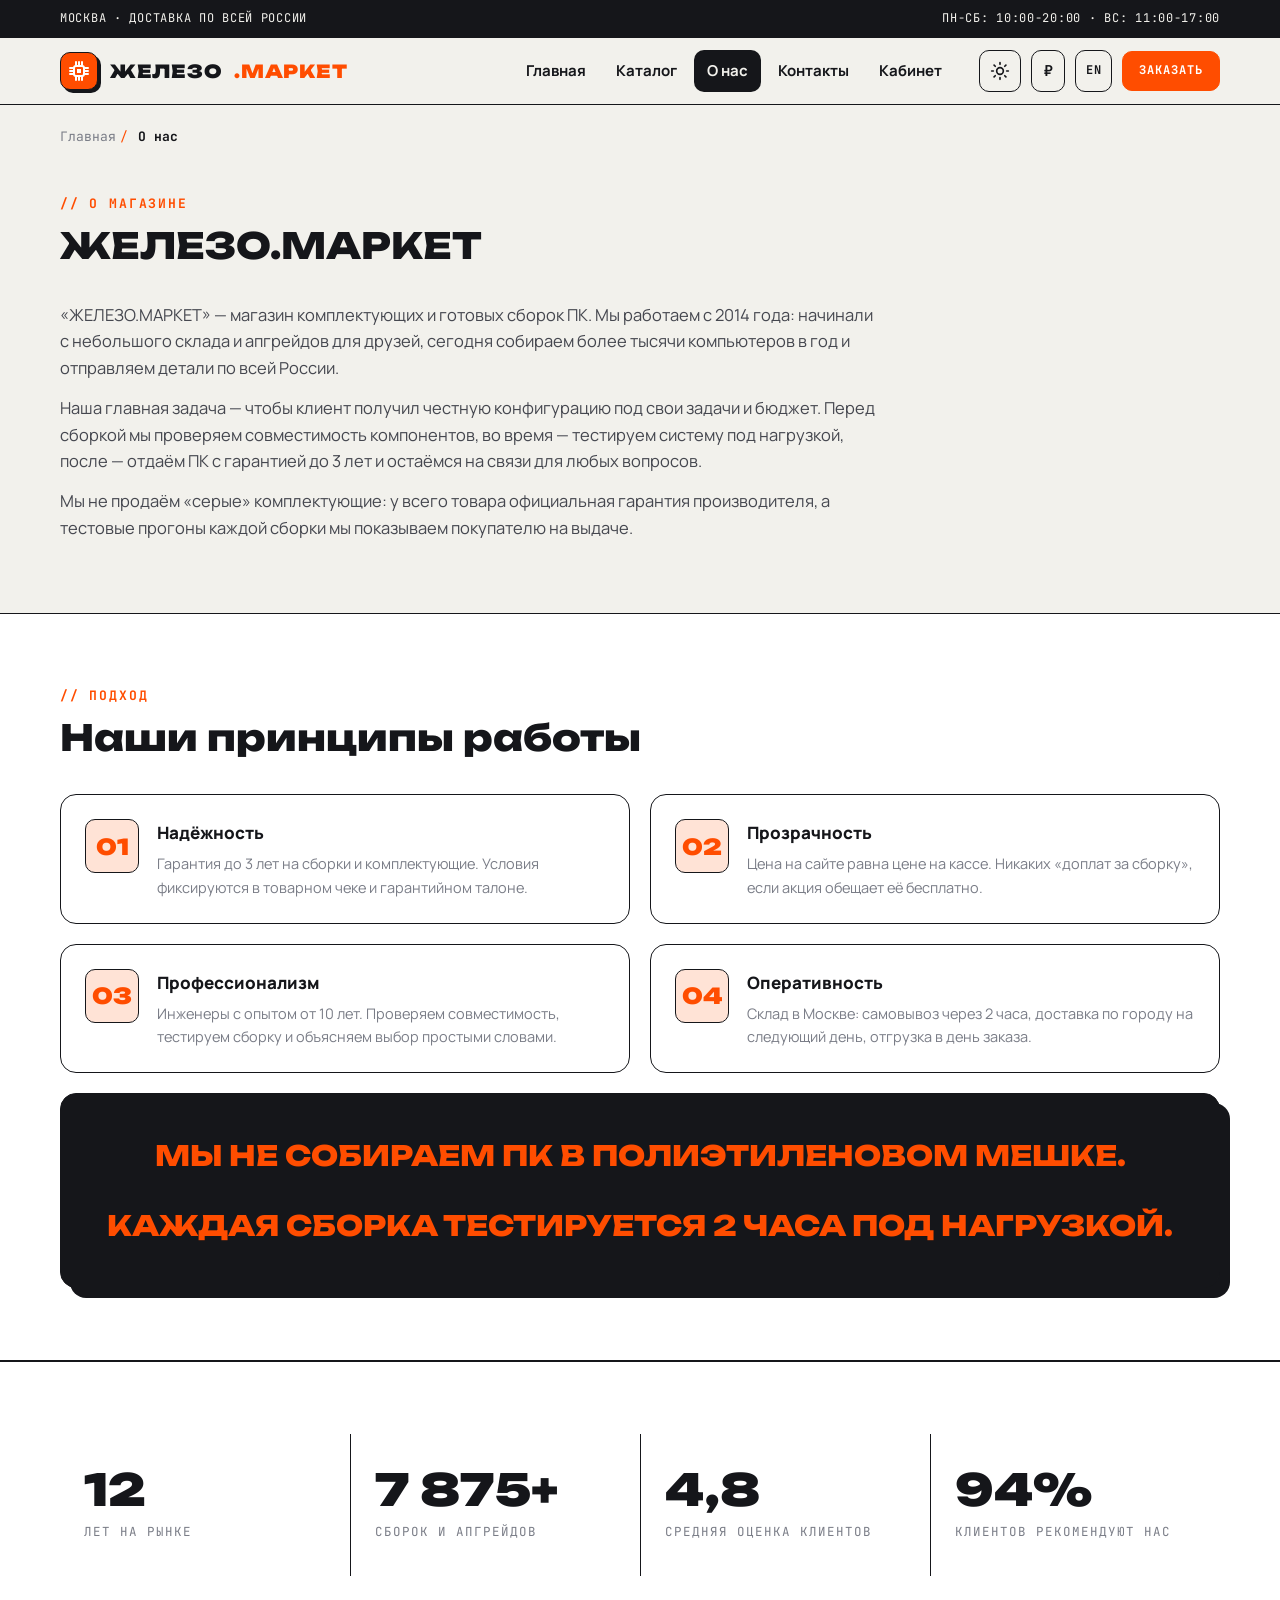
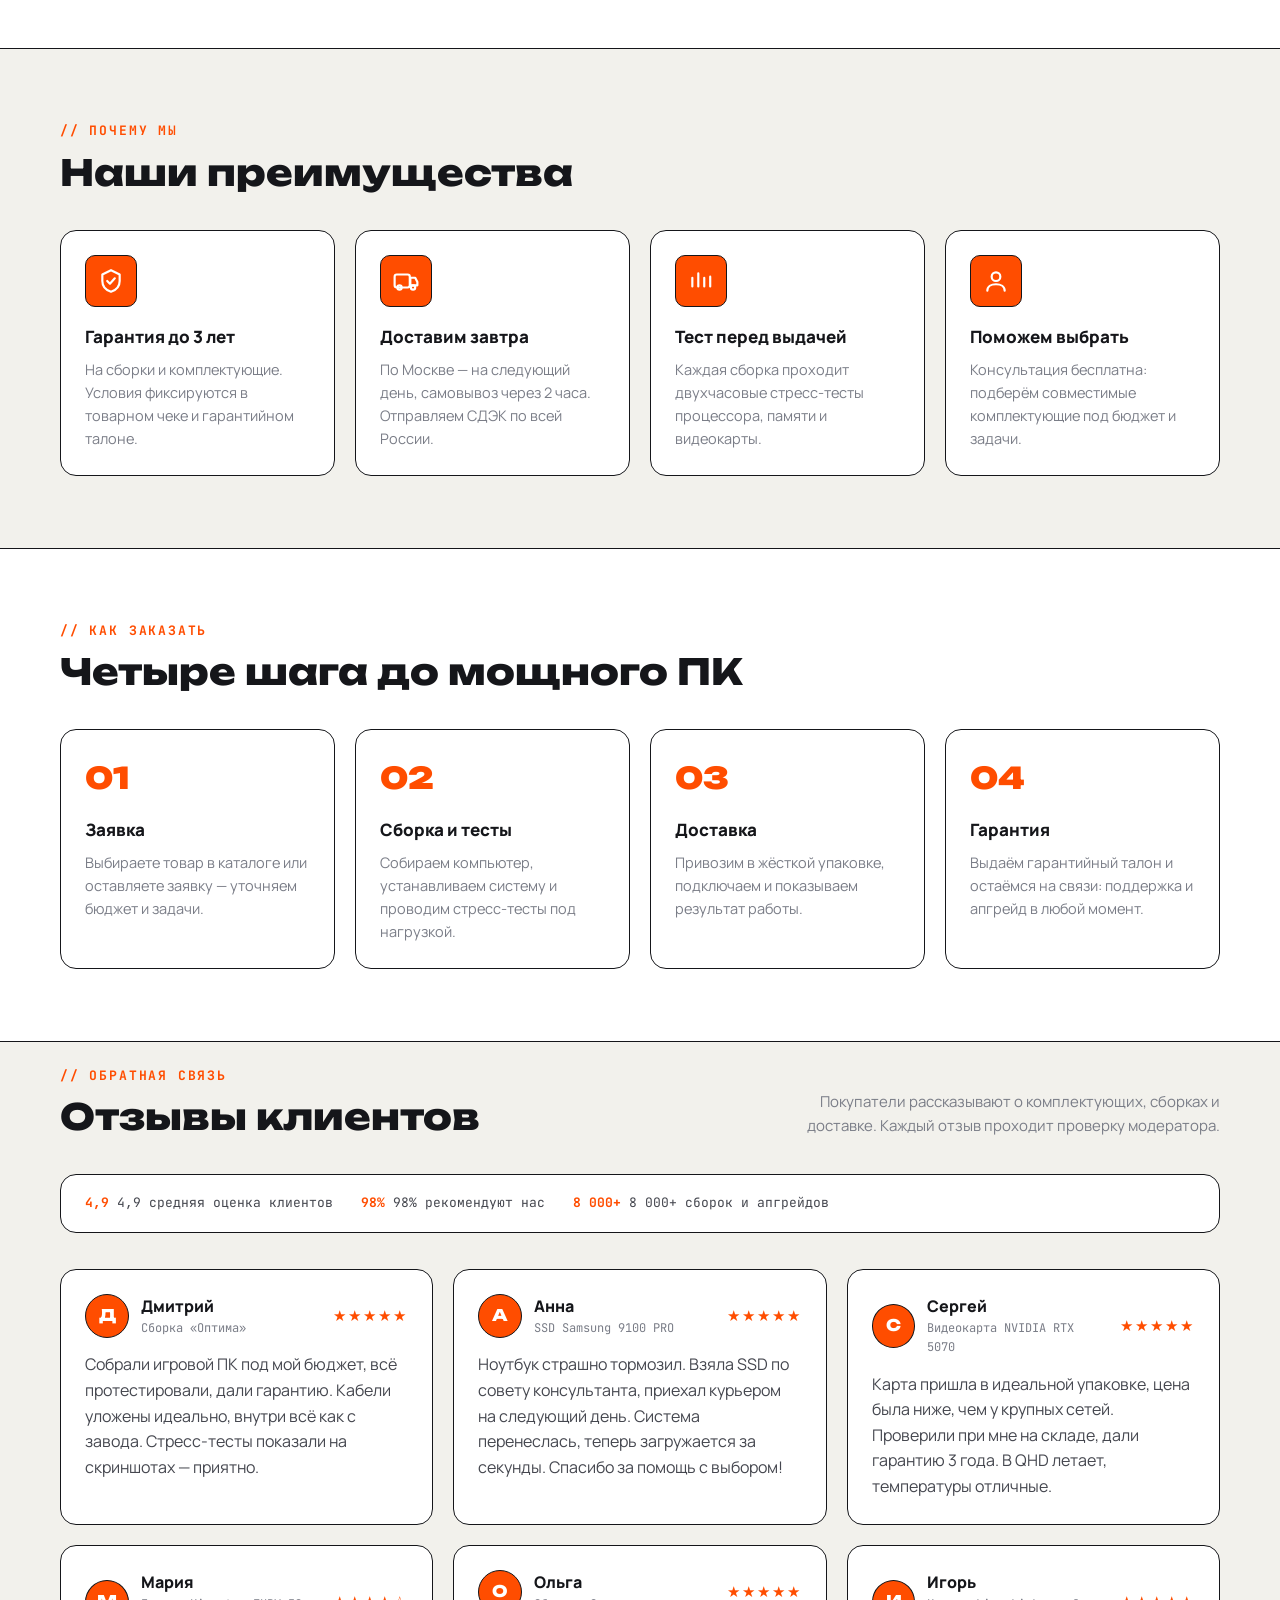
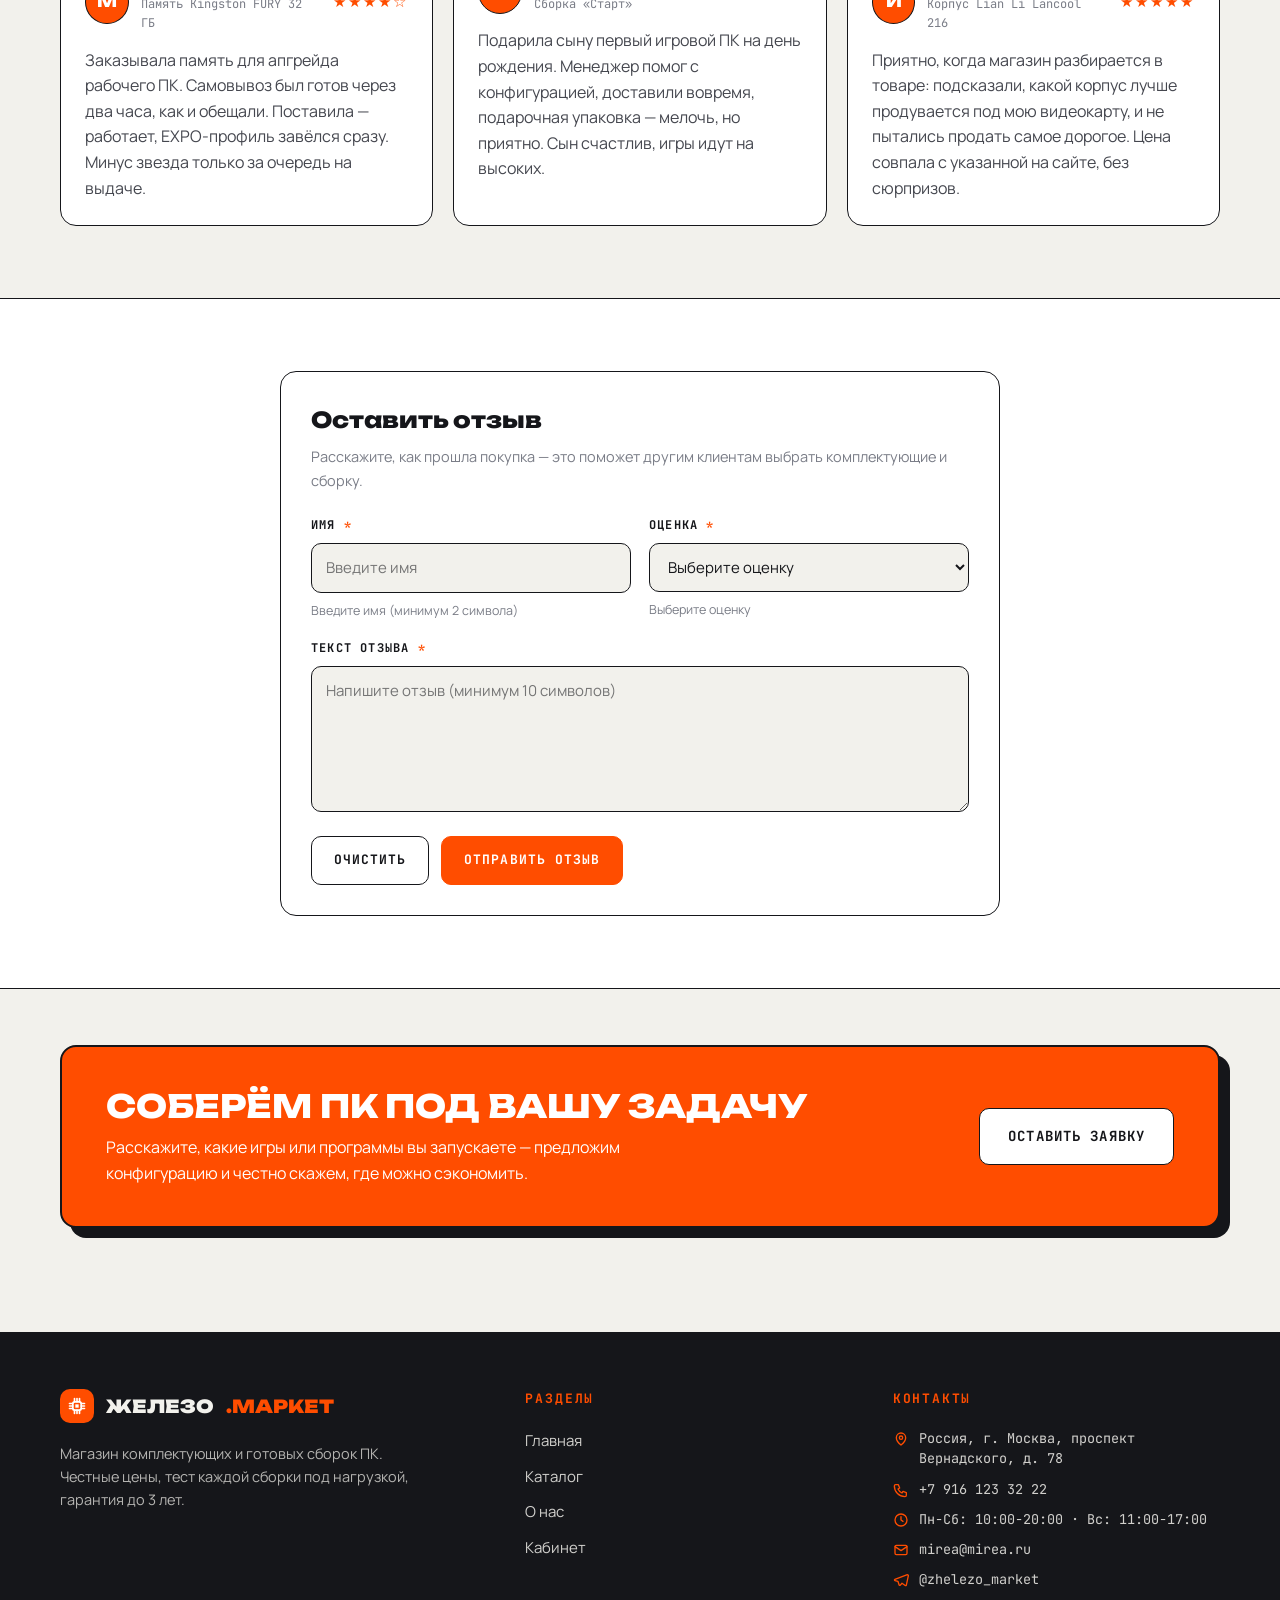
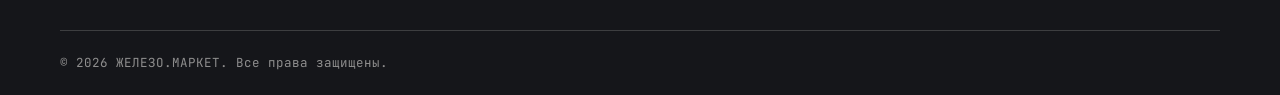
==== commit 5b3f6bb2: "Плавная смена темы через View Transitions: кроссфейд 0.55с" ====
--- a/about.html
+++ b/about.html
@@ -9,8 +9,8 @@
 <link rel="preconnect" href="https://fonts.googleapis.com">
 <link rel="preconnect" href="https://fonts.gstatic.com" crossorigin>
 <link href="https://fonts.googleapis.com/css2?family=Unbounded:wght@500;700;800;900&family=Manrope:wght@400;500;700;800&family=JetBrains+Mono:wght@500;700&display=swap" rel="stylesheet">
-<link rel="stylesheet" href="css/style.css?v=remake-13">
-<script src="js/main.js?v=remake-13" defer></script>
+<link rel="stylesheet" href="css/style.css?v=remake-14">
+<script src="js/main.js?v=remake-14" defer></script>
 </head>
 <body data-cta="short">
 
--- a/css/style.css
+++ b/css/style.css
@@ -2313,6 +2313,20 @@
   transition-duration: 0.01ms !important;
 }
 
+/* Плавная смена темы: кроссфейд всей страницы через View Transitions */
+::view-transition-old(root),
+::view-transition-new(root) {
+  animation-duration: 0.55s;
+  animation-timing-function: ease;
+}
+
+@media (prefers-reduced-motion: reduce) {
+  ::view-transition-old(root),
+  ::view-transition-new(root) {
+    animation: none;
+  }
+}
+
 .visually-hidden {
   position: absolute;
   width: 1px;
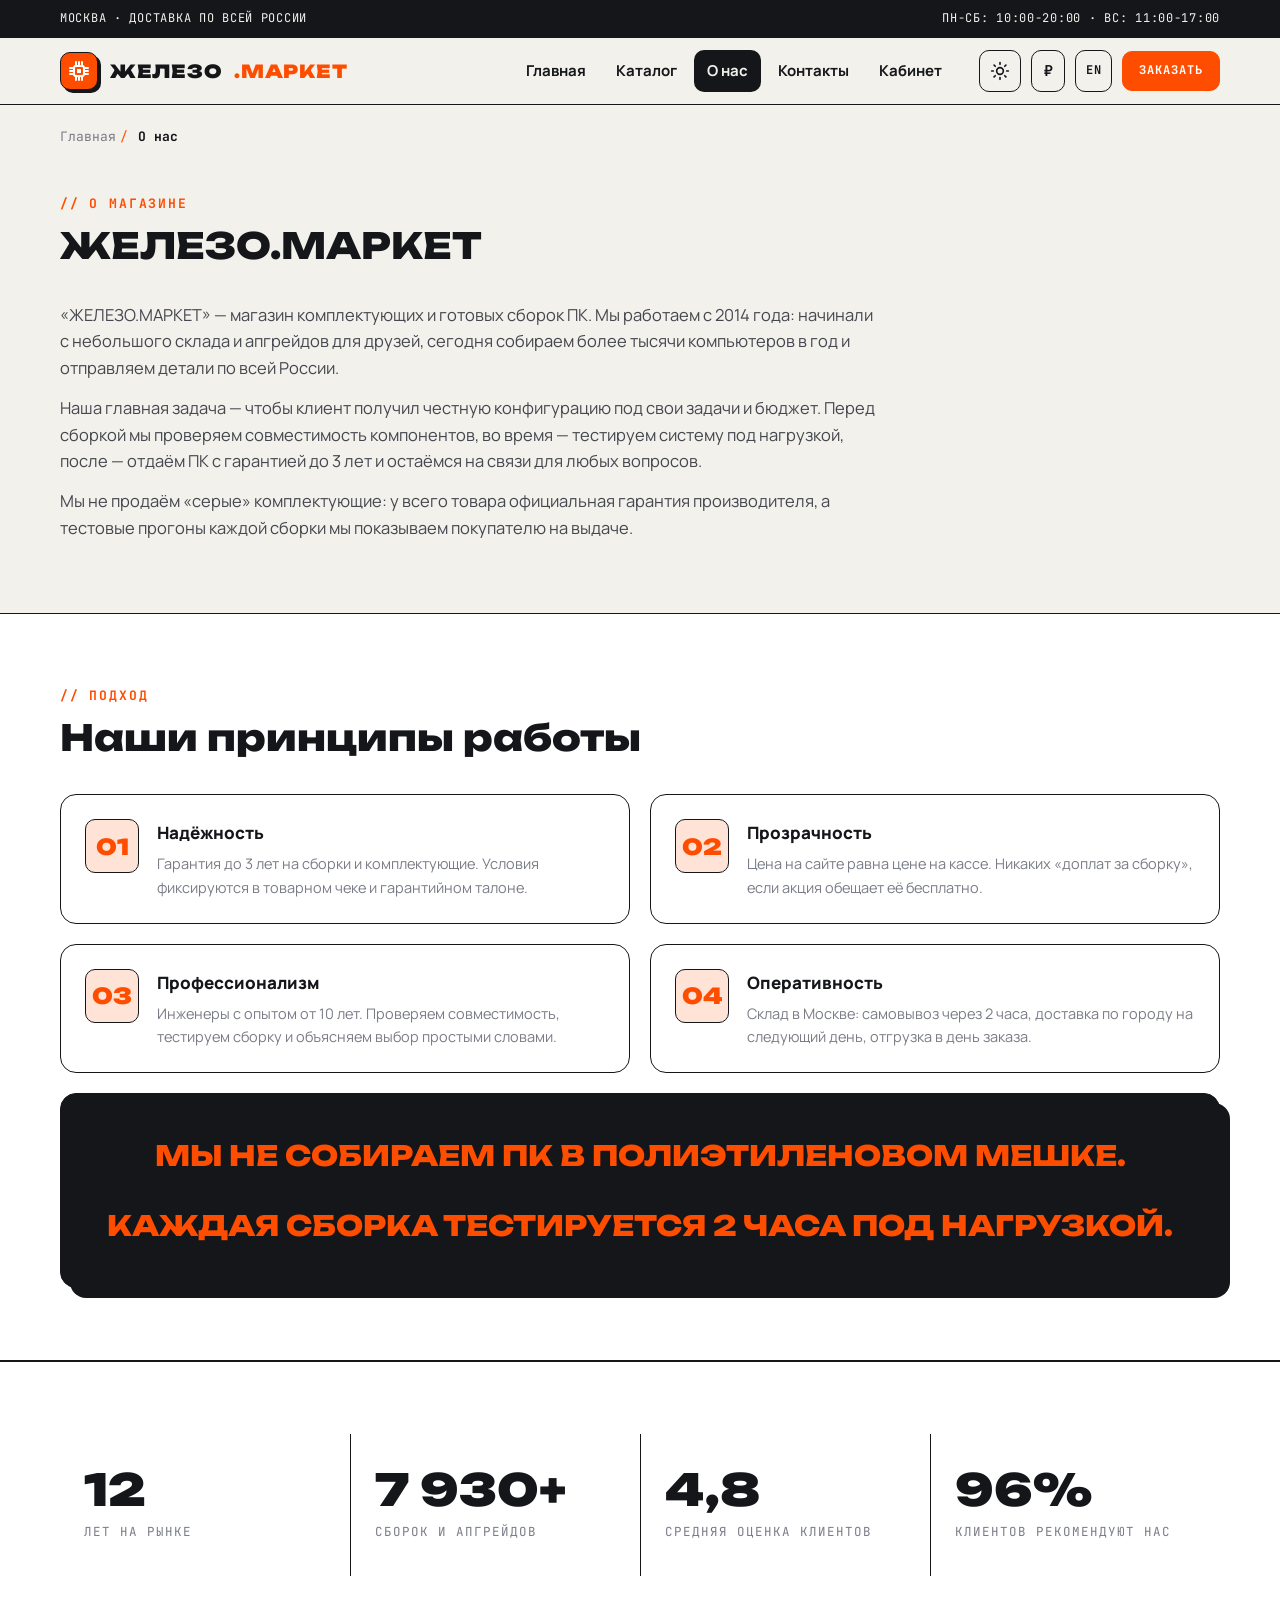
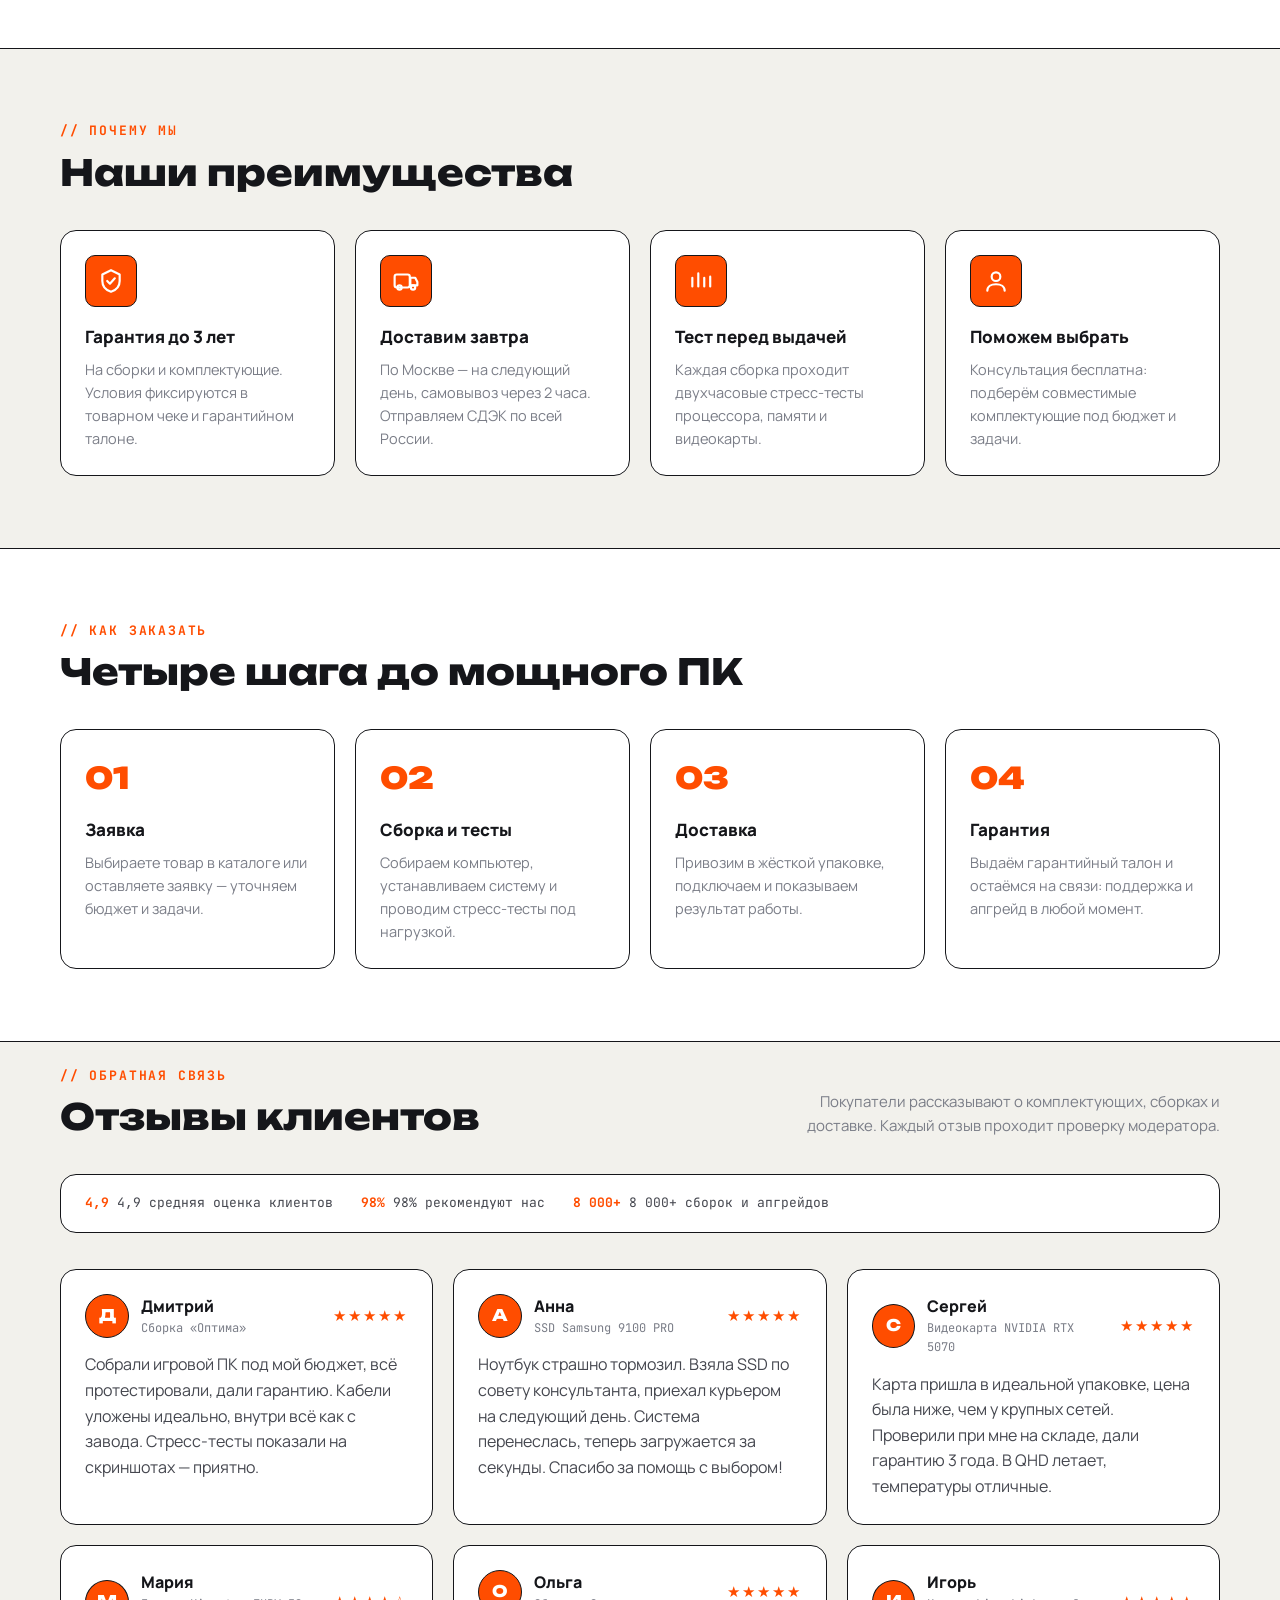
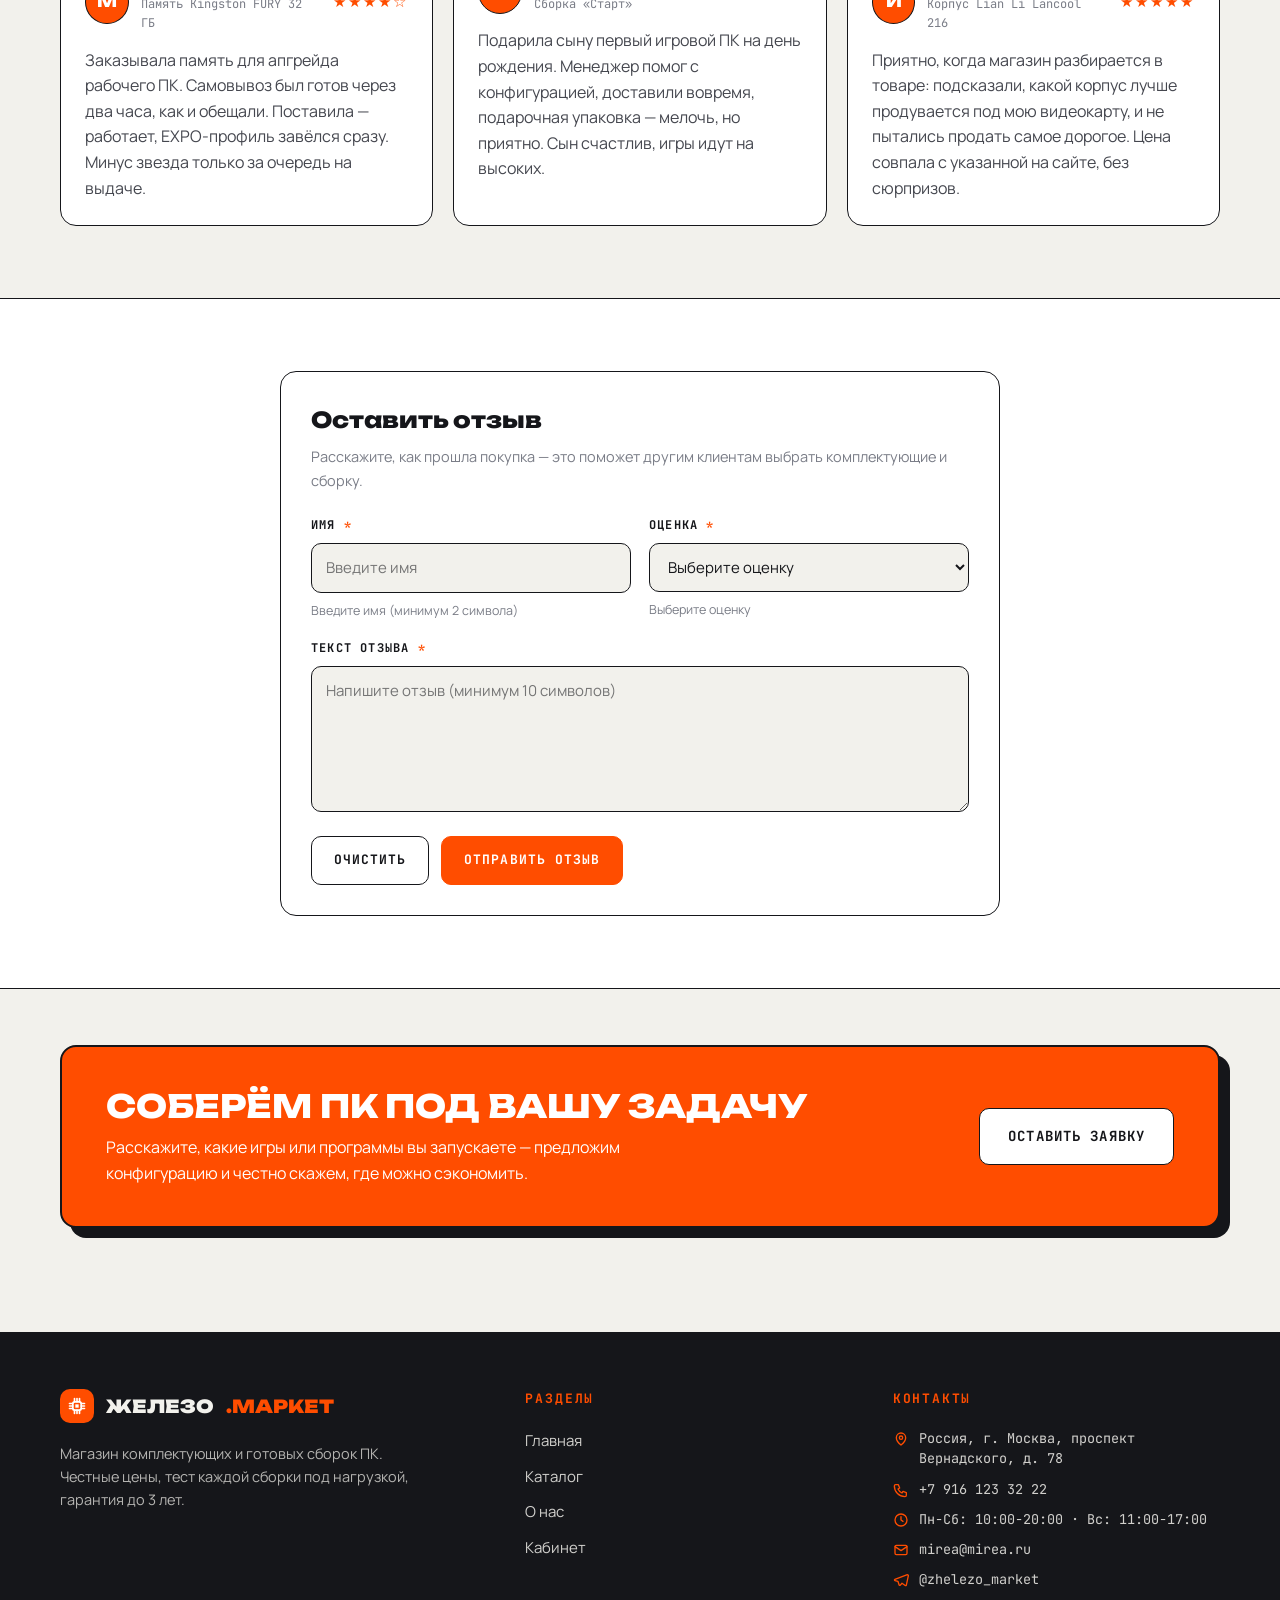
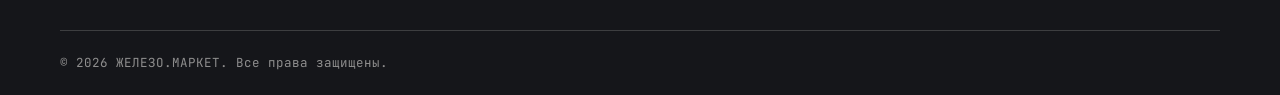
==== commit 067aeaff: "Мобильная версия: сворачиваемые фильтры, фикс горизонтального скролла, компактные плитки" ====
--- a/about.html
+++ b/about.html
@@ -9,8 +9,8 @@
 <link rel="preconnect" href="https://fonts.googleapis.com">
 <link rel="preconnect" href="https://fonts.gstatic.com" crossorigin>
 <link href="https://fonts.googleapis.com/css2?family=Unbounded:wght@500;700;800;900&family=Manrope:wght@400;500;700;800&family=JetBrains+Mono:wght@500;700&display=swap" rel="stylesheet">
-<link rel="stylesheet" href="css/style.css?v=remake-14">
-<script src="js/main.js?v=remake-14" defer></script>
+<link rel="stylesheet" href="css/style.css?v=remake-15">
+<script src="js/main.js?v=remake-15" defer></script>
 </head>
 <body data-cta="short">
 
--- a/css/style.css
+++ b/css/style.css
@@ -1095,6 +1095,10 @@
   align-items: start;
 }
 
+.filters-toggle {
+  display: none;
+}
+
 .filters {
   position: sticky;
   top: calc(var(--header-h) + 20px);
@@ -2145,6 +2149,50 @@
     display: none;
   }
 
+  /* Фильтры сворачиваются в кнопку */
+  .filters-toggle {
+    display: flex;
+    align-items: center;
+    justify-content: space-between;
+    gap: 10px;
+    width: 100%;
+    padding: 13px 18px;
+    font-family: var(--font-mono);
+    font-size: 14px;
+    font-weight: 700;
+    letter-spacing: 0.03em;
+    color: var(--ink);
+    background: var(--surface);
+    border: var(--border);
+    border-radius: var(--radius);
+    cursor: pointer;
+  }
+
+  .filters-toggle::after {
+    content: '▸';
+    color: var(--accent);
+    transition: transform 0.2s ease;
+  }
+
+  .filters-open .filters-toggle::after {
+    transform: rotate(90deg);
+  }
+
+  .filters {
+    display: none;
+    margin-top: 14px;
+  }
+
+  .filters-open .filters {
+    display: block;
+  }
+
+  /* Карточки не должны раздвигать экран */
+
+  .product-card__topline {
+    flex-wrap: wrap;
+  }
+
   .site-header__inner {
     flex-wrap: wrap;
     padding-block: 12px;
@@ -2186,7 +2234,7 @@
   }
 
   .cat-grid {
-    grid-template-columns: repeat(2, 1fr);
+    grid-template-columns: repeat(2, minmax(0, 1fr));
     gap: 12px;
   }
 
@@ -2284,6 +2332,45 @@
 
   .topbar__inner {
     justify-content: center;
+  }
+}
+
+/* ---------- Узкие телефоны ---------- */
+
+@media (max-width: 480px) {
+  .cat-tile {
+    flex-wrap: wrap;
+    gap: 10px;
+    padding: 12px;
+  }
+
+  .cat-tile__mark {
+    width: 34px;
+    height: 34px;
+  }
+
+  .cat-tile__mark svg {
+    width: 20px;
+    height: 20px;
+  }
+
+  .cat-tile__title {
+    font-size: 13px;
+  }
+
+  .hero__actions .button {
+    width: 100%;
+  }
+
+  .order-dialog {
+    width: calc(100vw - 20px);
+    max-width: none;
+  }
+
+  .order-dialog__wrapper {
+    padding: 16px 14px 20px;
+    max-height: calc(100vh - 24px);
+    overflow-y: auto;
   }
 }
 
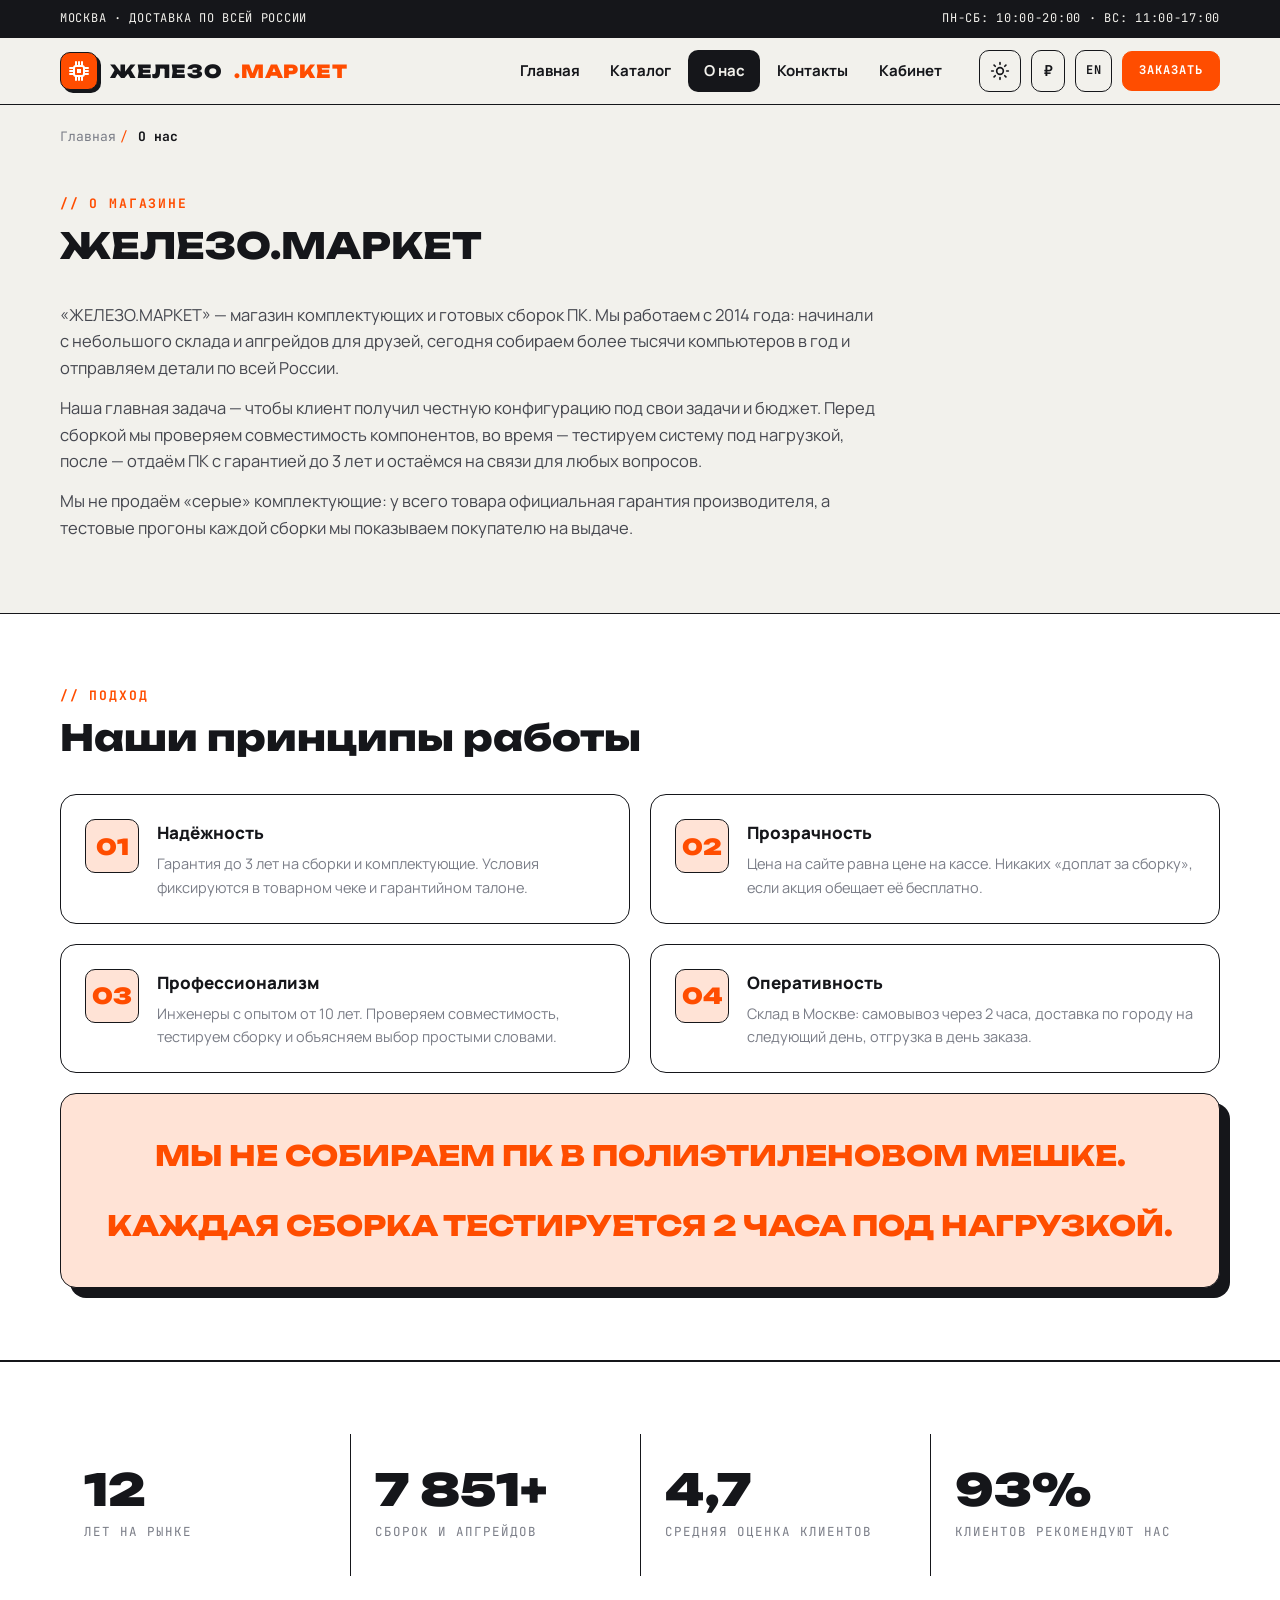
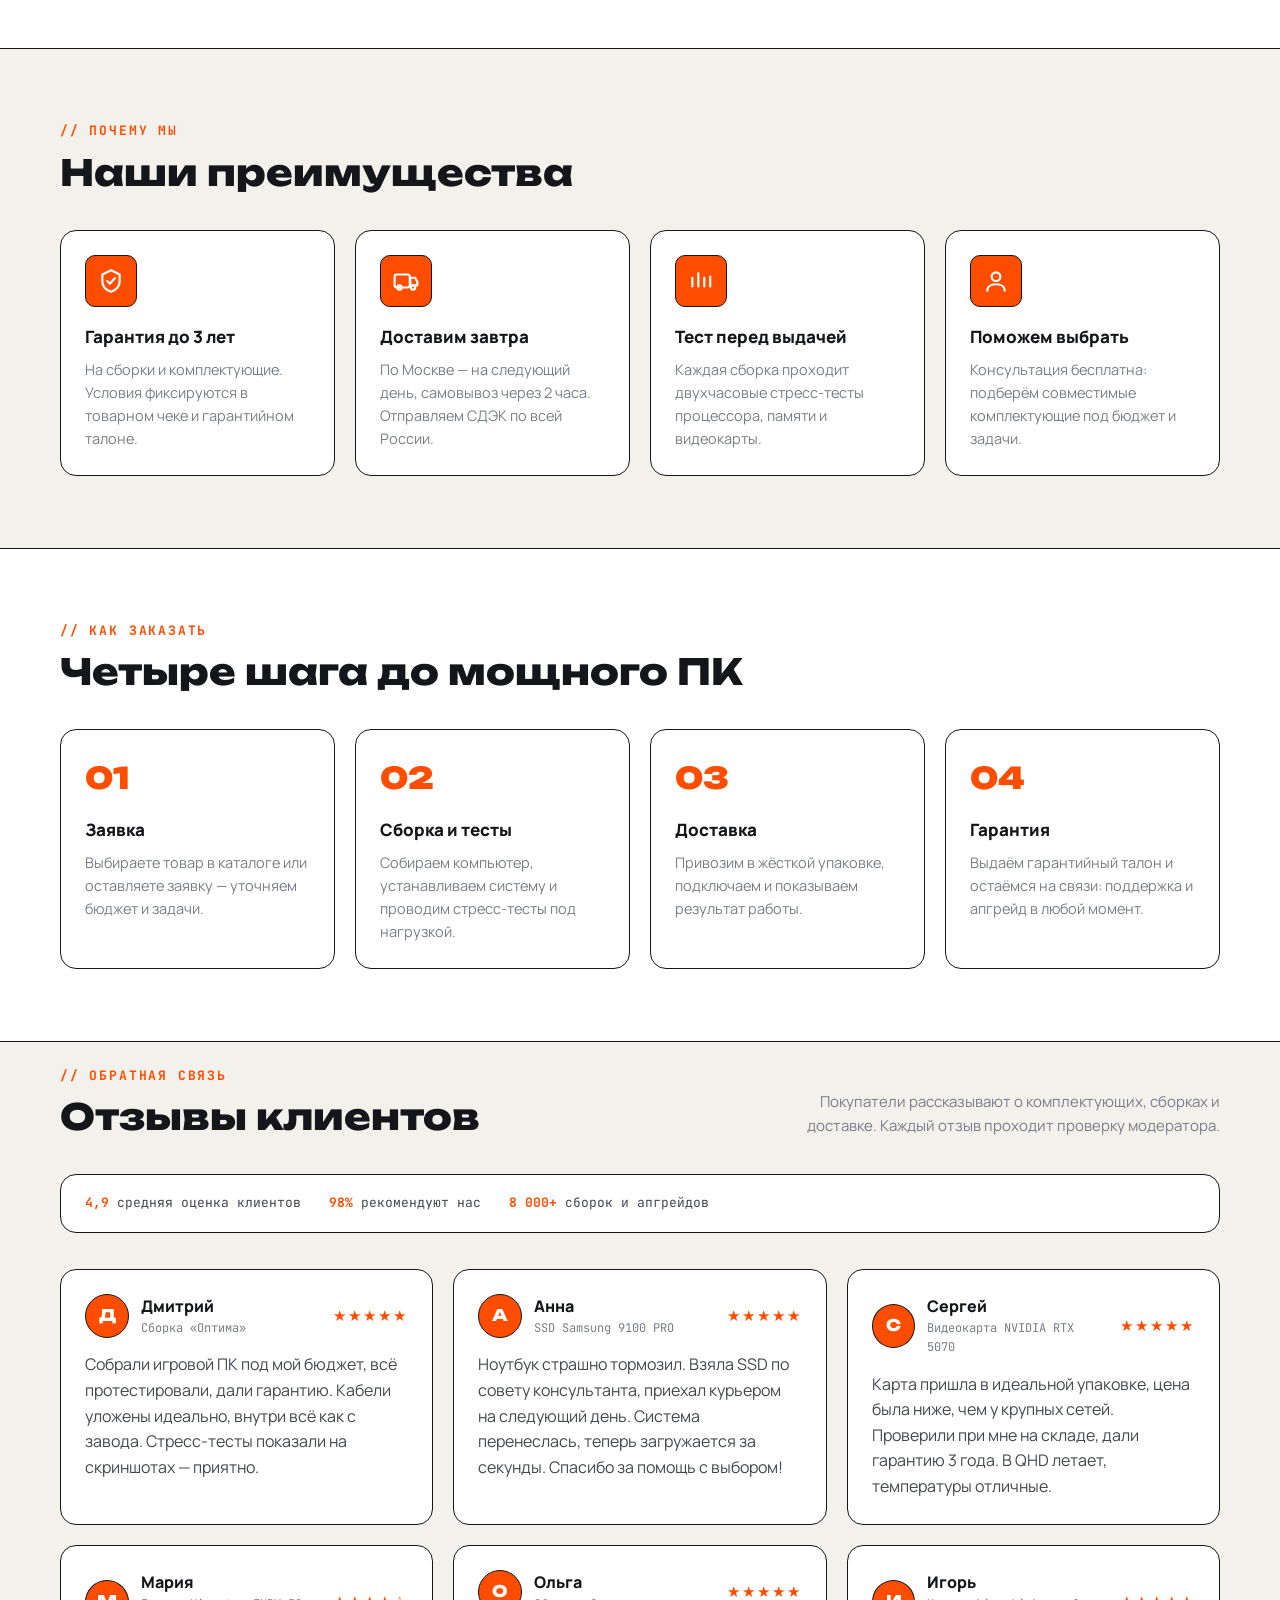
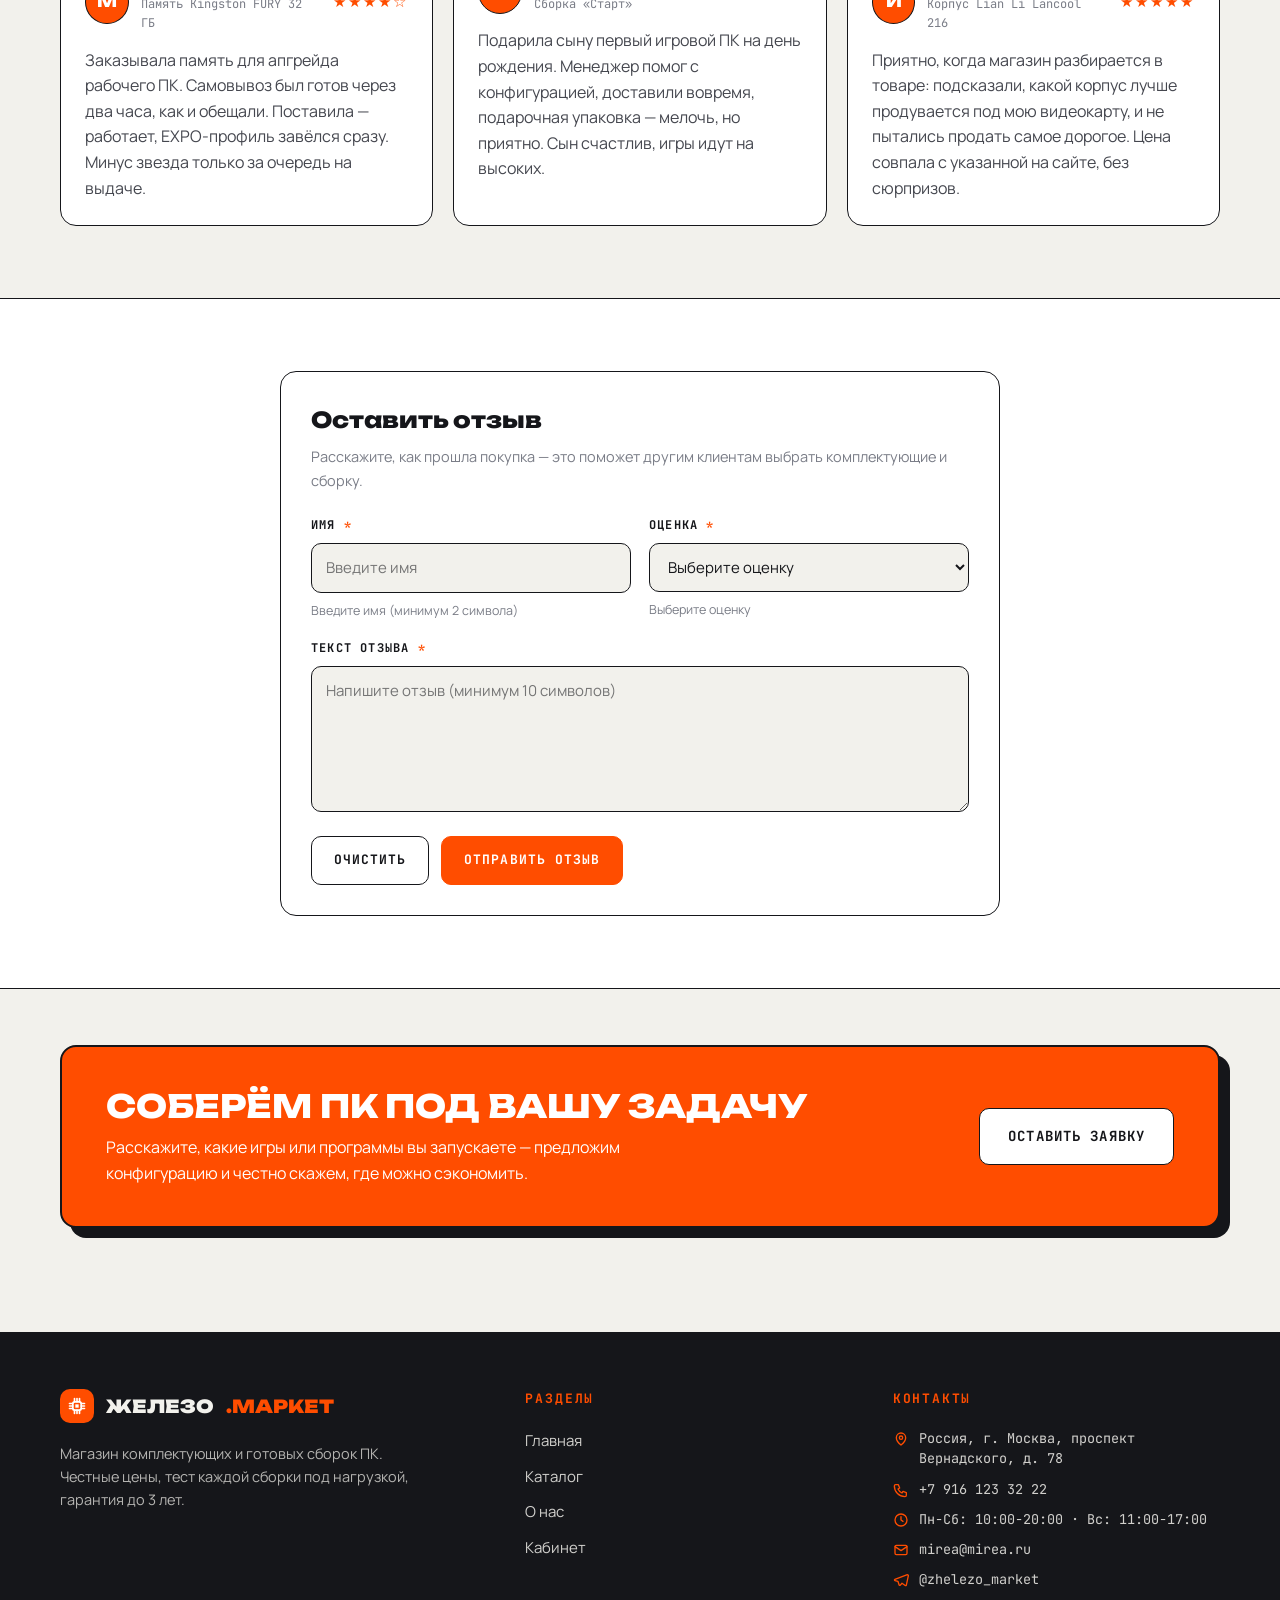
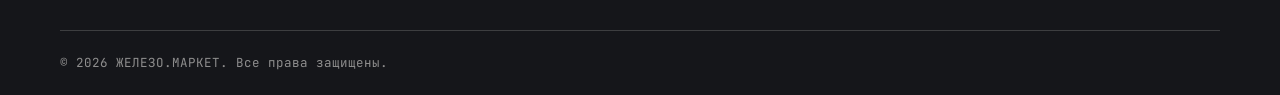
==== commit eb346cbf: "Девять фиксов: бейджи поверх фото, фотки 4:3 и новый Экстрим, бежевый баннер, дубли цифр в отзывах, " ====
--- a/about.html
+++ b/about.html
@@ -9,8 +9,8 @@
 <link rel="preconnect" href="https://fonts.googleapis.com">
 <link rel="preconnect" href="https://fonts.gstatic.com" crossorigin>
 <link href="https://fonts.googleapis.com/css2?family=Unbounded:wght@500;700;800;900&family=Manrope:wght@400;500;700;800&family=JetBrains+Mono:wght@500;700&display=swap" rel="stylesheet">
-<link rel="stylesheet" href="css/style.css?v=remake-15">
-<script src="js/main.js?v=remake-15" defer></script>
+<link rel="stylesheet" href="css/style.css?v=remake-16">
+<script src="js/main.js?v=remake-16" defer></script>
 </head>
 <body data-cta="short">
 
--- a/css/style.css
+++ b/css/style.css
@@ -19,17 +19,17 @@
   --accent-ink: #ffffff;
   --accent-soft: #ffe3d6;
   --danger: #d92b2b;
-  --success: #12813b;
+  --success: #e23a6e;
   --shadow: #15161a;
   --header-h: 66px;
 
   --cat-cpu: #ff4d00;
-  --cat-gpu: #7c3aed;
-  --cat-ram: #0e90d8;
-  --cat-storage: #18a558;
+  --cat-gpu: #ff2e88;
+  --cat-ram: #ff8a00;
+  --cat-storage: #ff6f91;
   --cat-motherboard: #e23a6e;
-  --cat-psu: #d9a400;
-  --cat-case: #5c6474;
+  --cat-psu: #ff9a3d;
+  --cat-case: #45474f;
   --cat-build: #15161a;
 
   --font-display: "Unbounded", "Arial Black", sans-serif;
@@ -70,12 +70,19 @@
 
 body {
   margin: 0;
+  display: flex;
+  flex-direction: column;
+  min-height: 100vh;
   font-family: var(--font-body);
   font-size: 16px;
   line-height: 1.6;
   color: var(--ink);
   background-color: var(--paper);
   transition: background-color 0.35s ease, color 0.35s ease;
+}
+
+.site-footer {
+  margin-top: auto;
 }
 
 img,
@@ -149,7 +156,6 @@
 }
 
 .button:hover {
-  transform: translate(-2px, -2px);
   box-shadow: 4px 4px 0 var(--shadow);
 }
 
@@ -650,7 +656,6 @@
 }
 
 .cat-tile:hover {
-  transform: translate(-2px, -2px);
   box-shadow: 5px 5px 0 var(--shadow);
 }
 
@@ -740,7 +745,6 @@
 }
 
 .product-card:hover {
-  transform: translate(-3px, -3px);
   box-shadow: 7px 7px 0 var(--shadow);
 }
 
@@ -812,6 +816,7 @@
   position: absolute;
   top: 12px;
   left: 12px;
+  z-index: 1;
   display: flex;
   flex-direction: column;
   gap: 6px;
@@ -946,7 +951,6 @@
 }
 
 .advantage-card:hover {
-  transform: translate(-2px, -2px);
   box-shadow: 5px 5px 0 var(--shadow);
 }
 
@@ -1712,8 +1716,8 @@
   font-weight: 800;
   text-transform: uppercase;
   line-height: 1.25;
-  background: var(--ink);
-  color: var(--paper);
+  background: var(--accent-soft);
+  color: var(--ink);
   border: var(--border);
   border-radius: var(--radius);
   box-shadow: 10px 10px 0 var(--shadow);
@@ -2089,6 +2093,20 @@
 }
 
 /* ---------- Адаптив ---------- */
+
+/* Пункты меню: фиксированная ширина по языку с длинными подписями,
+   чтобы навигация не прыгала при смене языка */
+@media (min-width: 1025px) {
+  .site-nav__link {
+    text-align: center;
+  }
+
+  .site-nav__list > li:nth-child(1) > .site-nav__link { min-width: 86px; }
+  .site-nav__list > li:nth-child(2) > .site-nav__link { min-width: 86px; }
+  .site-nav__list > li:nth-child(3) > .site-nav__link { min-width: 72px; }
+  .site-nav__list > li:nth-child(4) > .site-nav__link { min-width: 97px; }
+  .site-nav__list > li:nth-child(5) > .site-nav__link { min-width: 90px; }
+}
 
 @media (min-width: 1920px) {
   .container {
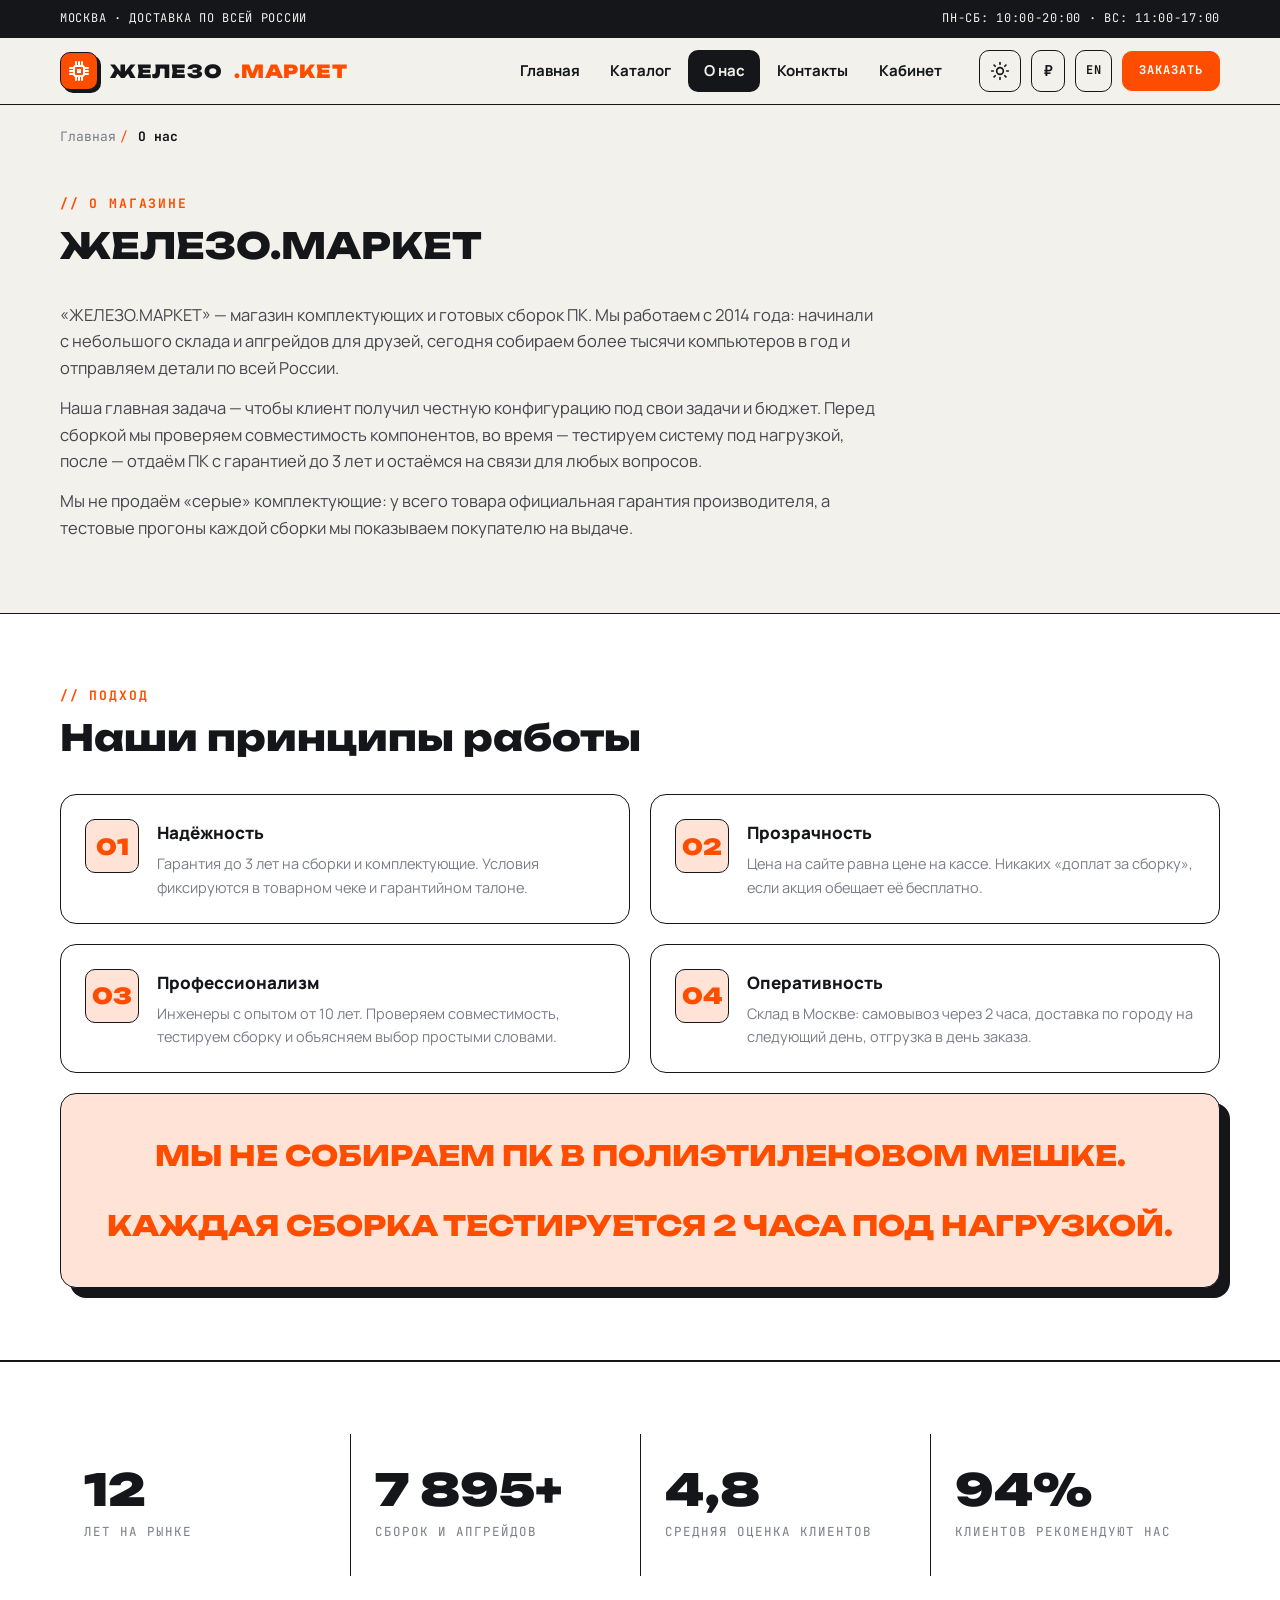
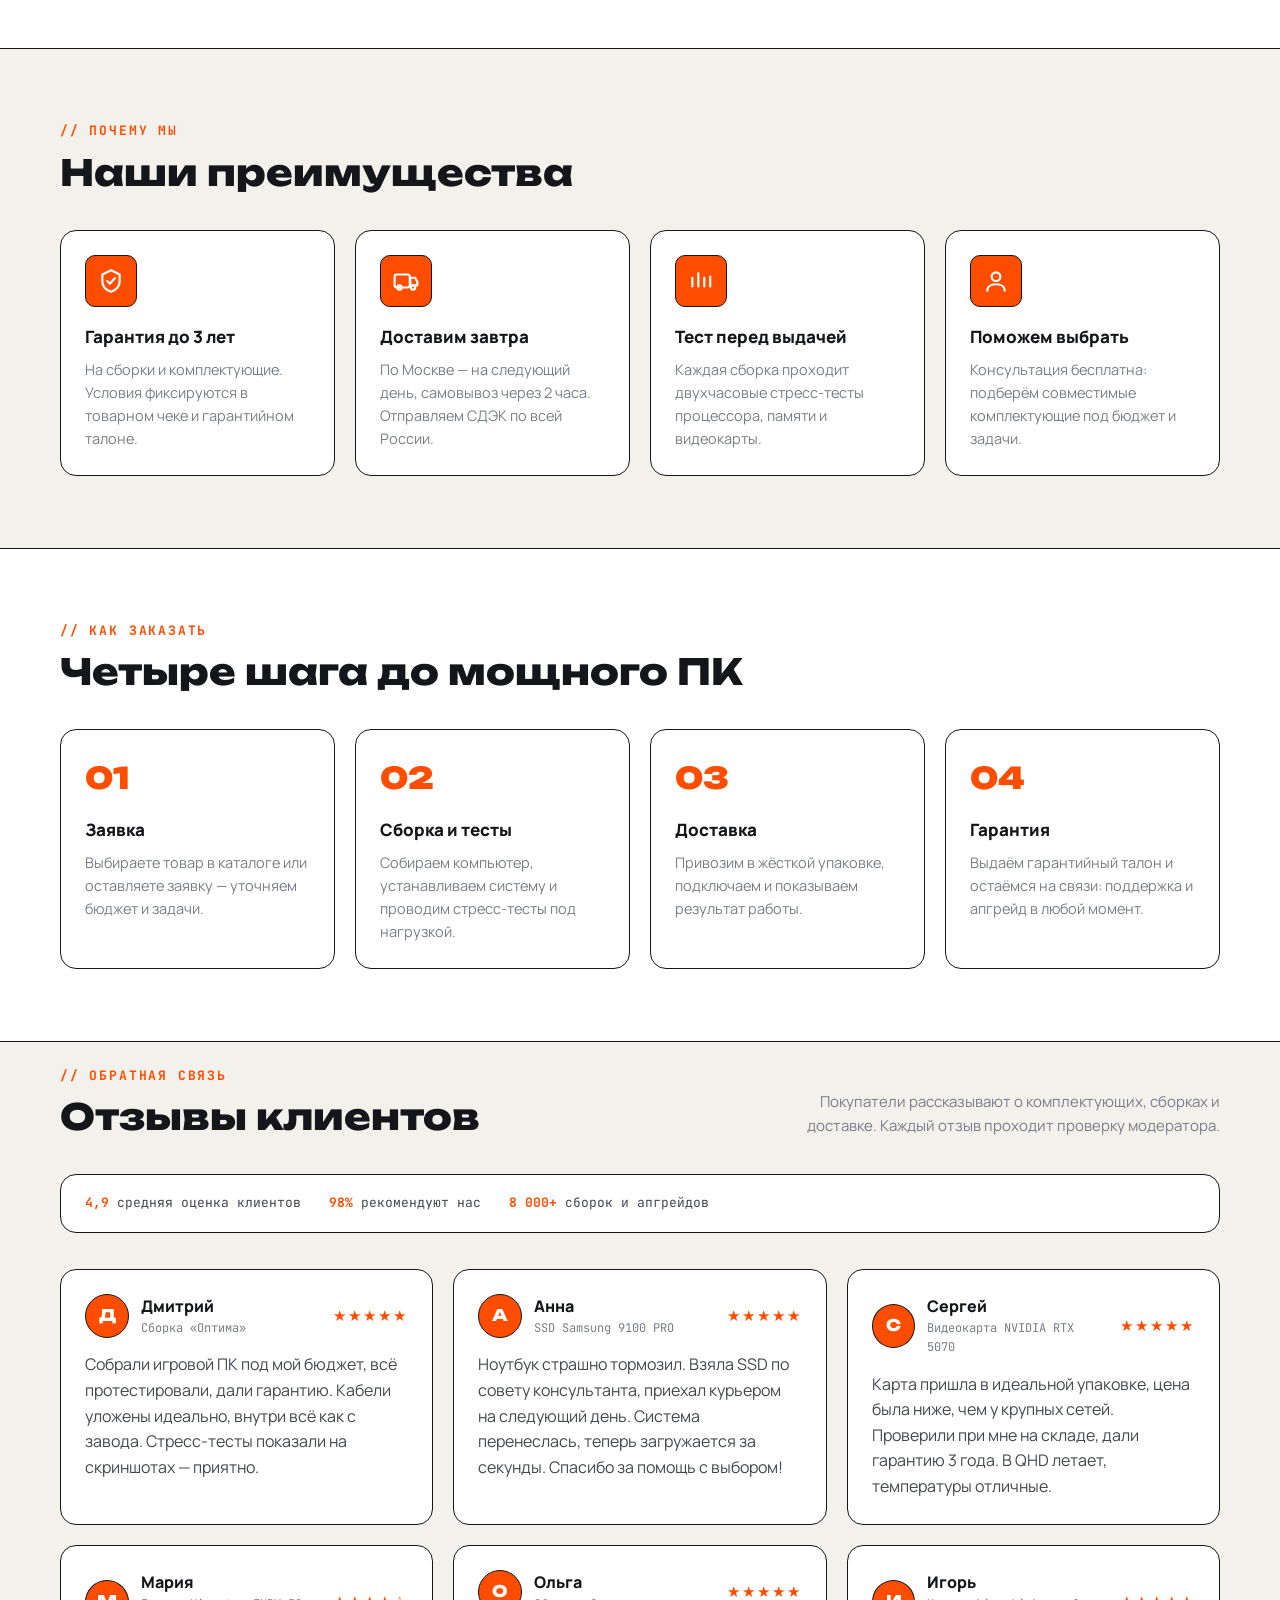
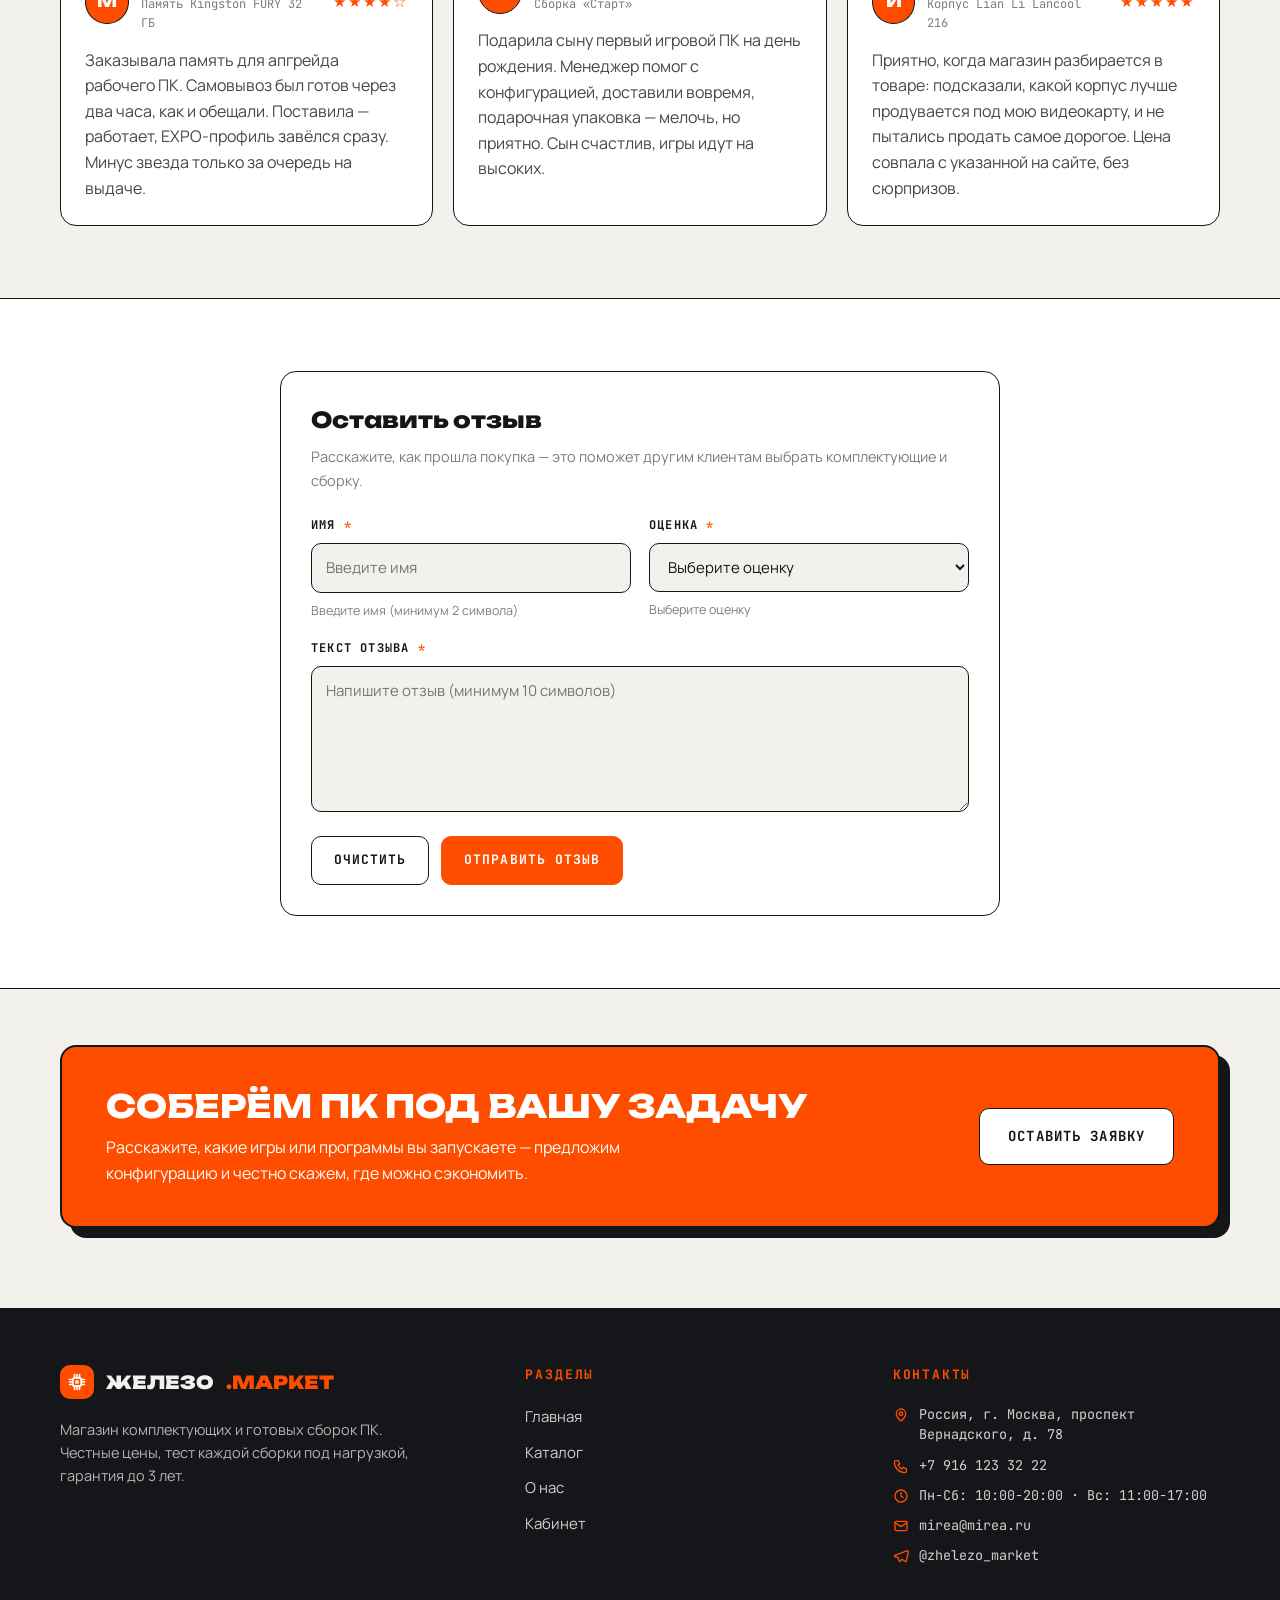
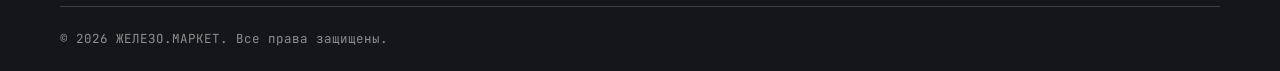
==== commit d7369c74: "Футер прижат к низу: main растягивается flex-ом, надёжно на любом разрешении" ====
--- a/about.html
+++ b/about.html
@@ -9,8 +9,8 @@
 <link rel="preconnect" href="https://fonts.googleapis.com">
 <link rel="preconnect" href="https://fonts.gstatic.com" crossorigin>
 <link href="https://fonts.googleapis.com/css2?family=Unbounded:wght@500;700;800;900&family=Manrope:wght@400;500;700;800&family=JetBrains+Mono:wght@500;700&display=swap" rel="stylesheet">
-<link rel="stylesheet" href="css/style.css?v=remake-16">
-<script src="js/main.js?v=remake-16" defer></script>
+<link rel="stylesheet" href="css/style.css?v=remake-17">
+<script src="js/main.js?v=remake-17" defer></script>
 </head>
 <body data-cta="short">
 
--- a/css/style.css
+++ b/css/style.css
@@ -81,10 +81,6 @@
   transition: background-color 0.35s ease, color 0.35s ease;
 }
 
-.site-footer {
-  margin-top: auto;
-}
-
 img,
 svg {
   display: block;
@@ -130,6 +126,7 @@
 }
 
 .main {
+  flex: 1 0 auto;
   padding-bottom: 24px;
 }
 
@@ -1911,7 +1908,7 @@
 /* ---------- Подвал ---------- */
 
 .site-footer {
-  margin-top: 24px;
+  margin-top: auto;
   background: #15161a;
   color: #f2f1ec;
   border-top: 1.5px solid #15161a;
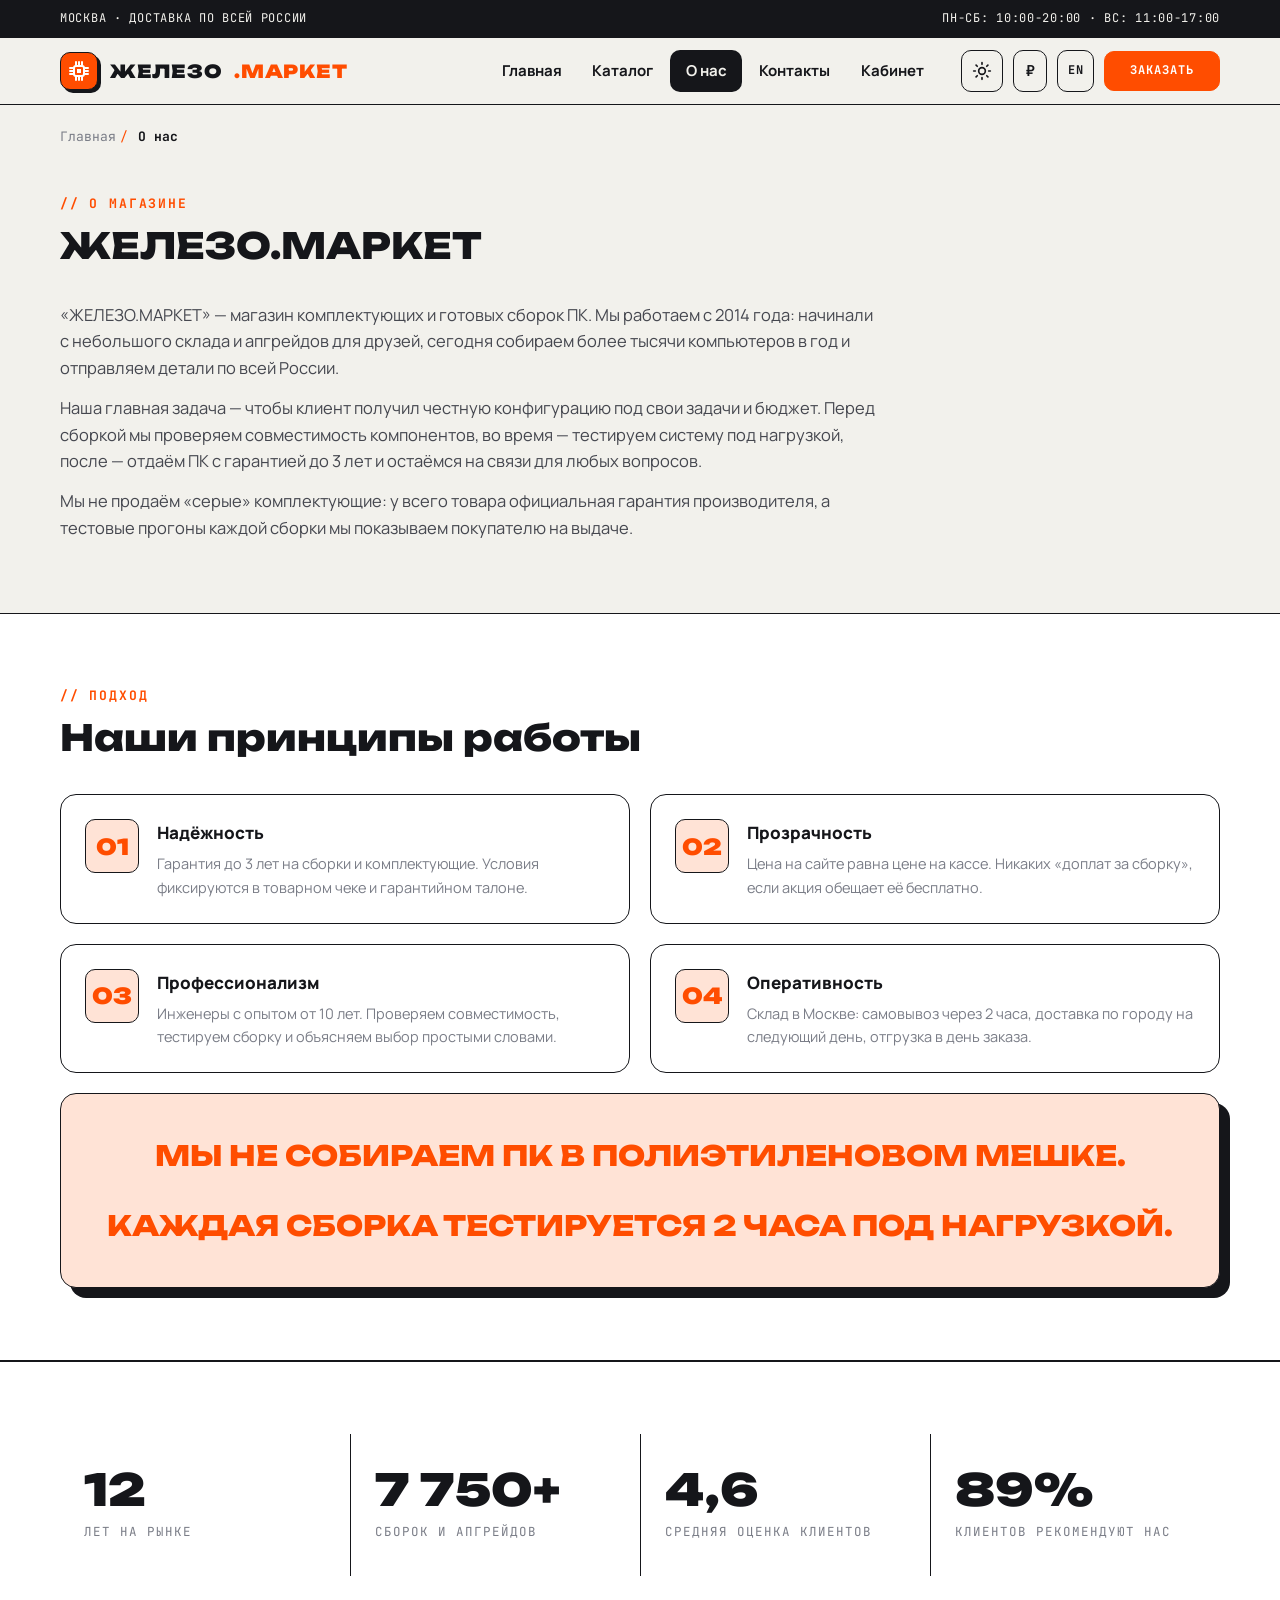
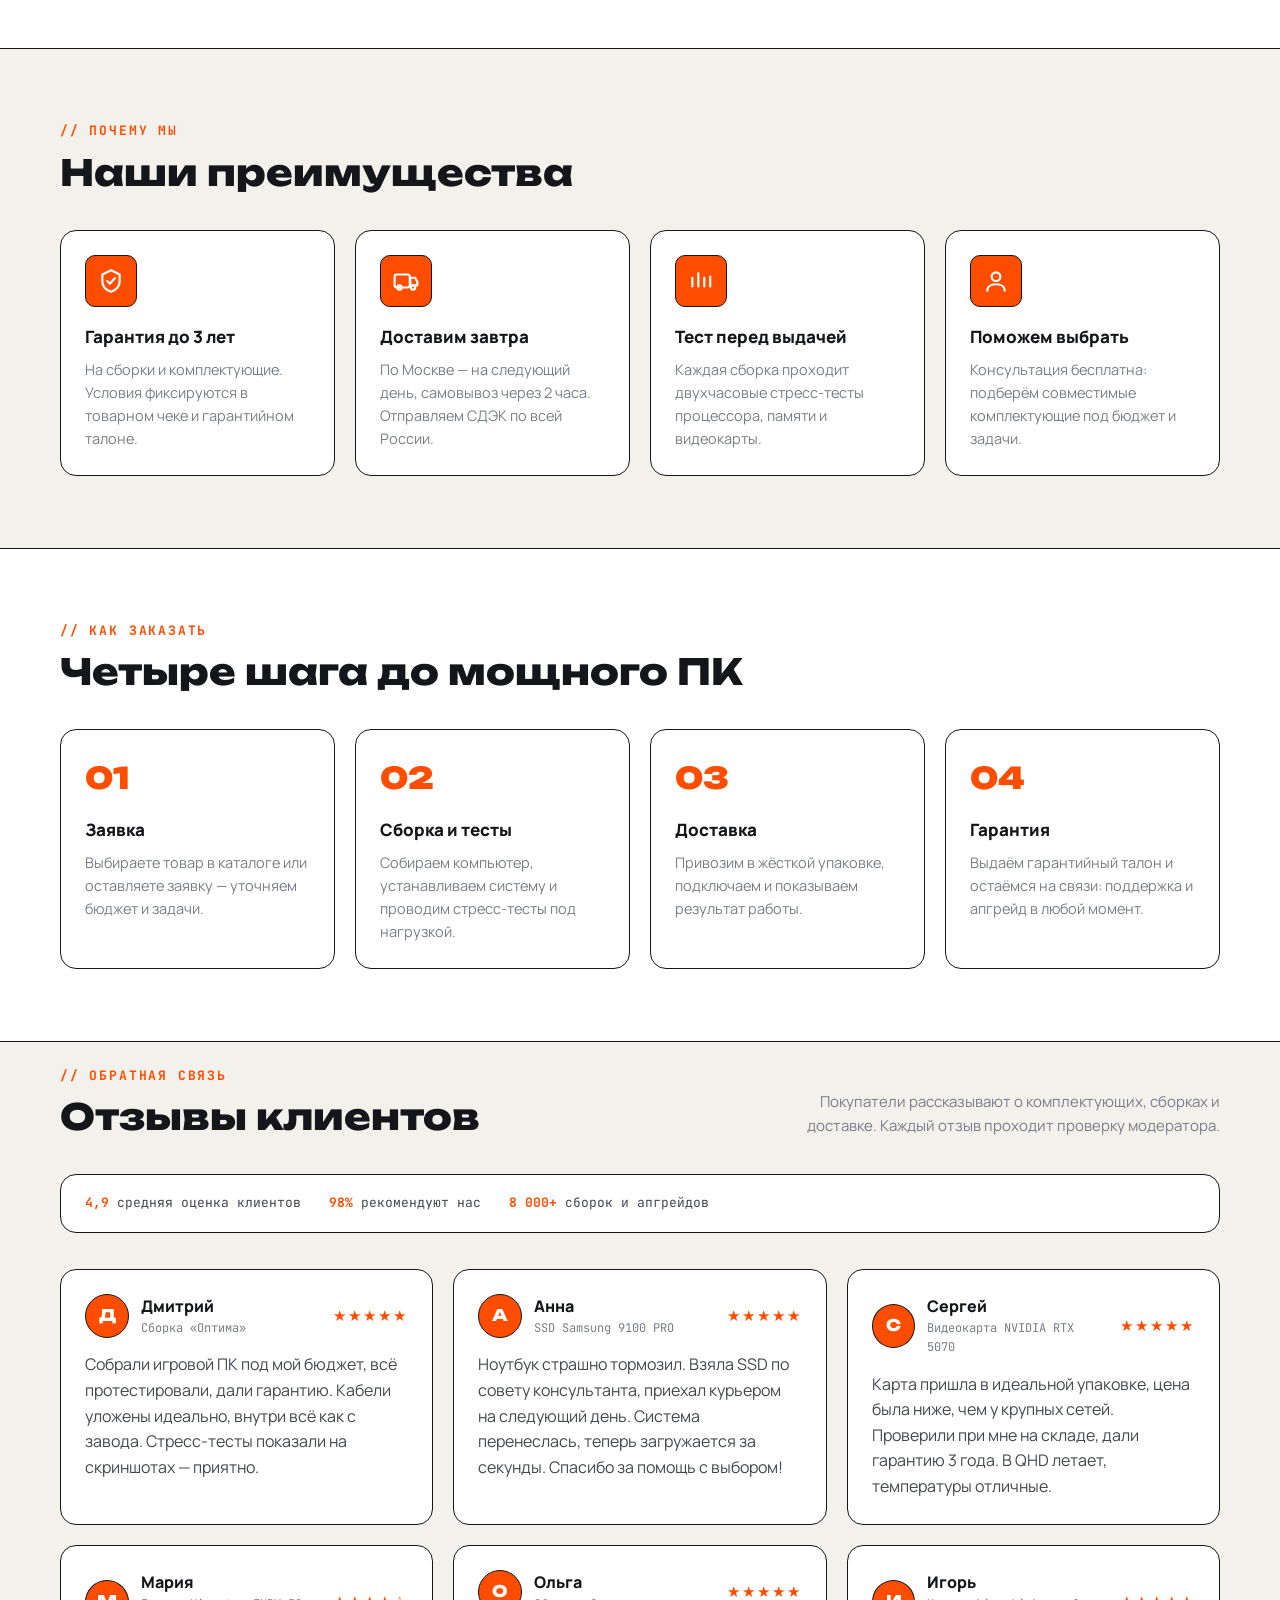
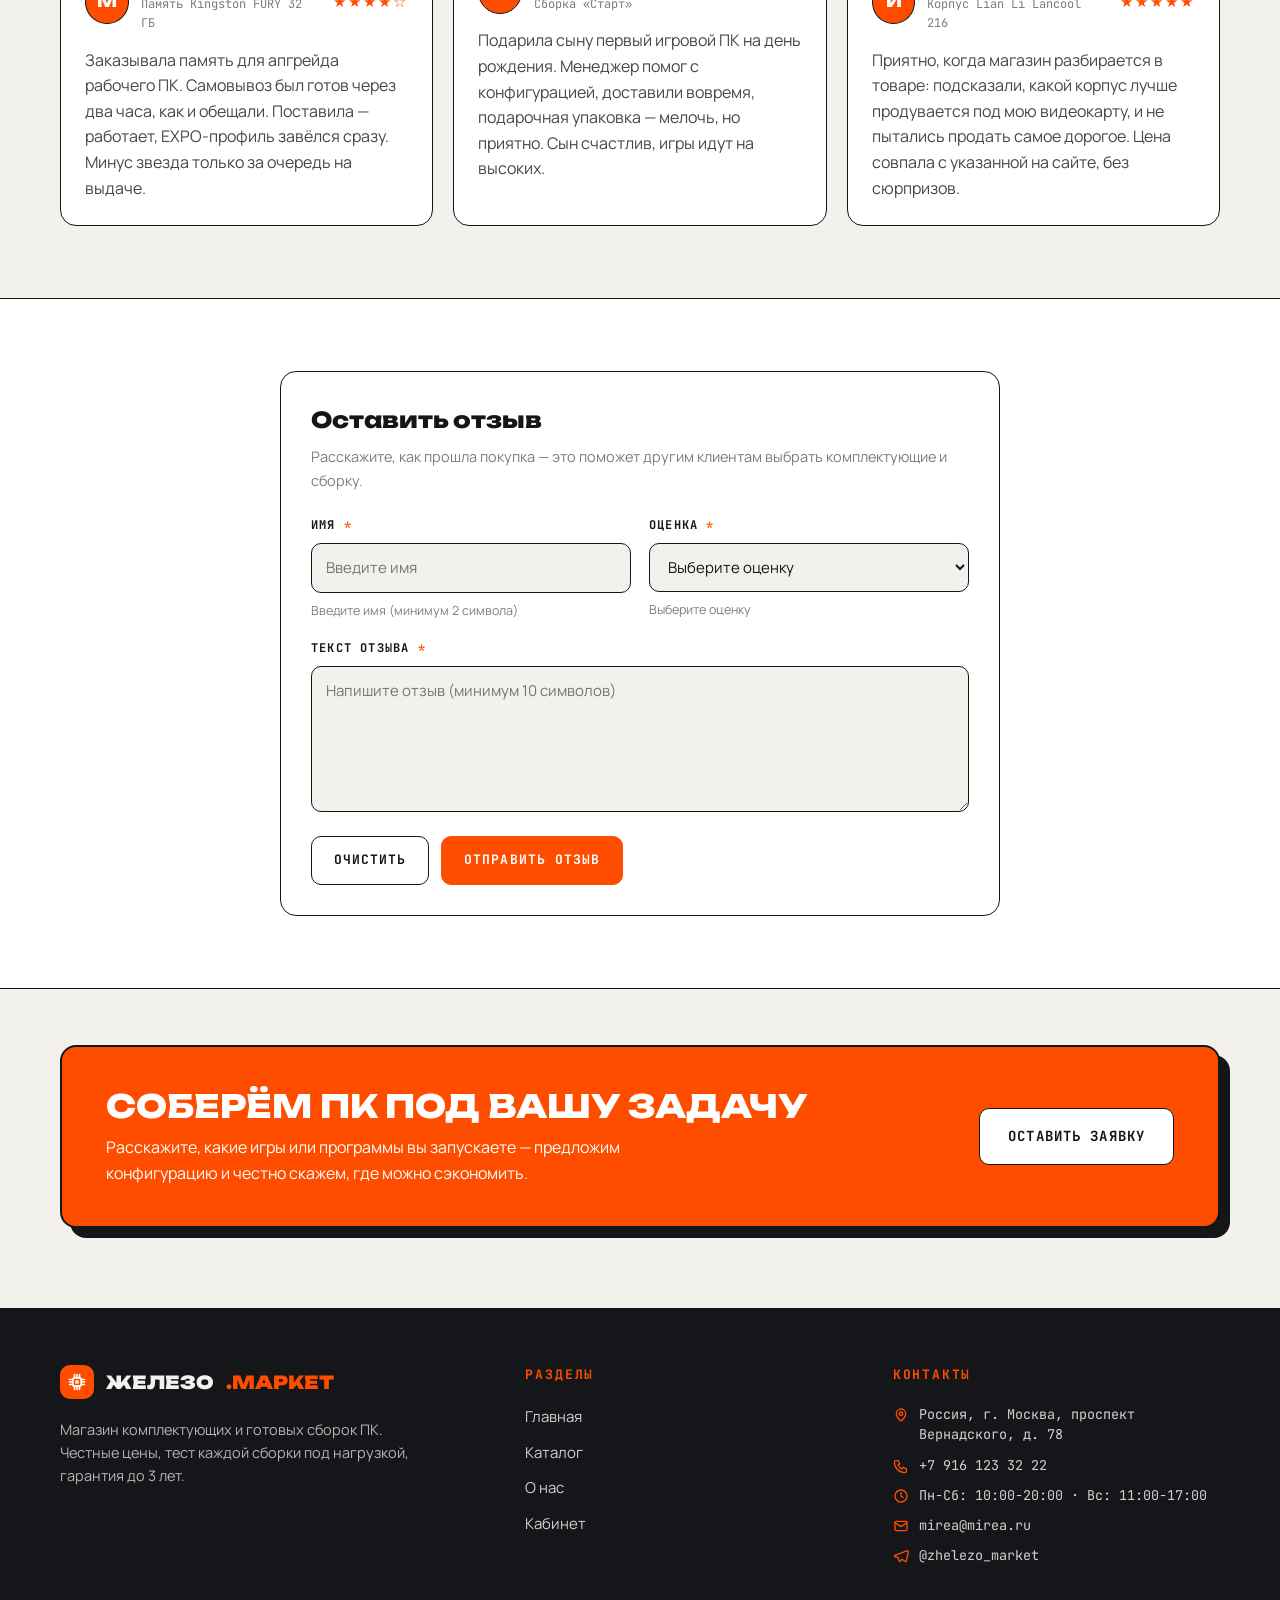
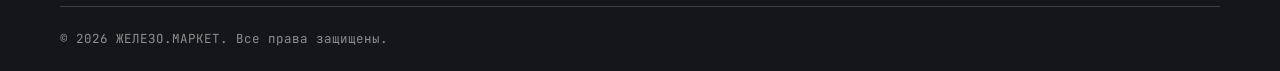
==== commit bc9e3450: "Стабильная ширина кнопок при смене языка; плавные тени панелей при ховере; оранжевая кнопка сброса ф" ====
--- a/about.html
+++ b/about.html
@@ -9,8 +9,8 @@
 <link rel="preconnect" href="https://fonts.googleapis.com">
 <link rel="preconnect" href="https://fonts.gstatic.com" crossorigin>
 <link href="https://fonts.googleapis.com/css2?family=Unbounded:wght@500;700;800;900&family=Manrope:wght@400;500;700;800&family=JetBrains+Mono:wght@500;700&display=swap" rel="stylesheet">
-<link rel="stylesheet" href="css/style.css?v=remake-17">
-<script src="js/main.js?v=remake-17" defer></script>
+<link rel="stylesheet" href="css/style.css?v=remake-18">
+<script src="js/main.js?v=remake-18" defer></script>
 </head>
 <body data-cta="short">
 
--- a/css/style.css
+++ b/css/style.css
@@ -2103,6 +2103,71 @@
   .site-nav__list > li:nth-child(3) > .site-nav__link { min-width: 72px; }
   .site-nav__list > li:nth-child(4) > .site-nav__link { min-width: 97px; }
   .site-nav__list > li:nth-child(5) > .site-nav__link { min-width: 90px; }
+}
+
+/* ---------- Стабильная ширина кнопок при смене языка ---------- */
+
+.site-header__cta {
+  min-width: 116px;
+}
+
+.hero__actions .button--primary {
+  min-width: 258px;
+}
+
+.hero__actions .button:not(.button--primary) {
+  min-width: 191px;
+}
+
+.product-page__actions .button--primary {
+  min-width: 134px;
+}
+
+.product-page__actions .button:not(.button--primary) {
+  min-width: 239px;
+}
+
+.form-card .button--primary {
+  min-width: 108px;
+}
+
+/* ---------- Плавные тени при наведении на панели ---------- */
+
+.review-card,
+.info-card,
+.principle-card,
+.form-card,
+.spec-card,
+.filters {
+  transition: box-shadow 0.25s ease;
+}
+
+.review-card:hover,
+.info-card:hover,
+.principle-card:hover,
+.form-card:hover,
+.spec-card:hover,
+.filters:hover {
+  box-shadow: 6px 6px 0 var(--shadow);
+}
+
+@media (prefers-reduced-motion: reduce) {
+  .review-card,
+  .info-card,
+  .principle-card,
+  .form-card,
+  .spec-card,
+  .filters {
+    transition: none;
+  }
+}
+
+/* Сбросить фильтры: оранжевая с тенью при наведении */
+.filters .button--ghost:hover {
+  background: var(--accent);
+  border-color: var(--accent);
+  color: #ffffff;
+  box-shadow: 4px 4px 0 var(--shadow);
 }
 
 @media (min-width: 1920px) {
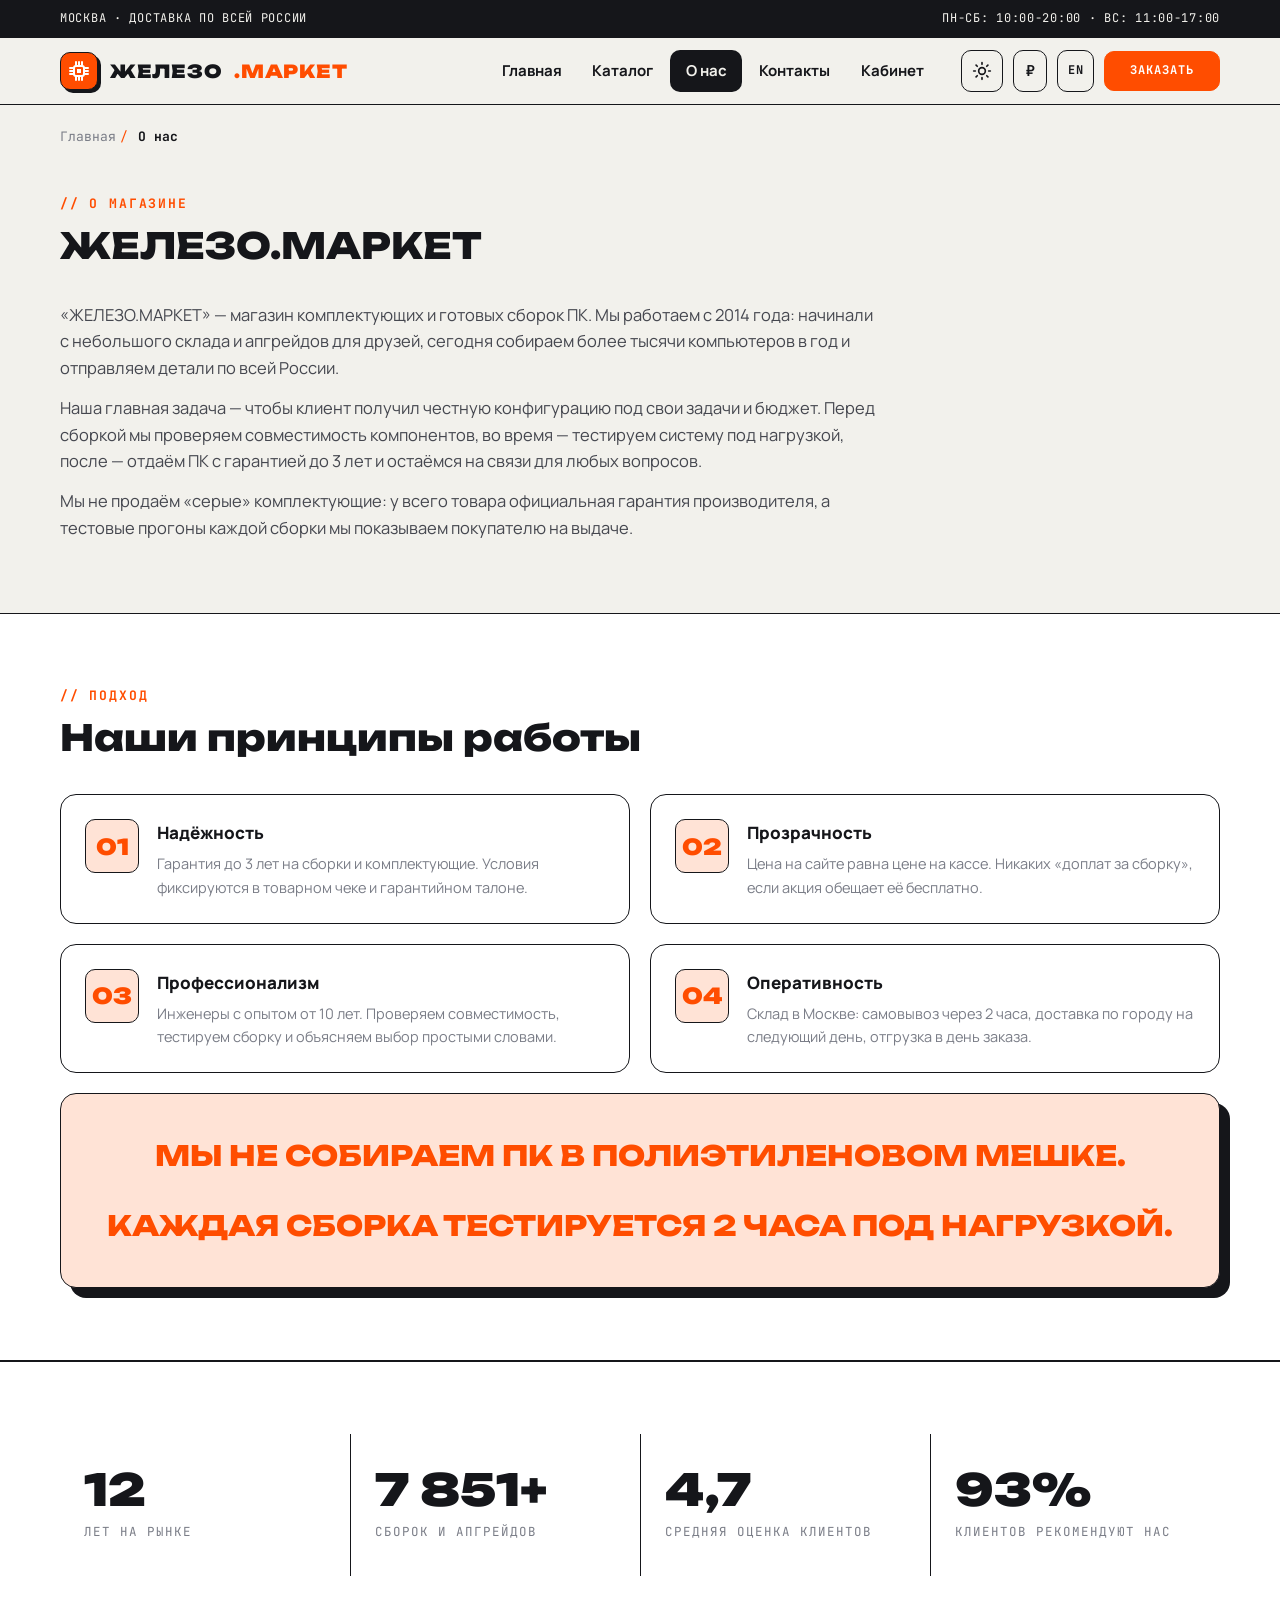
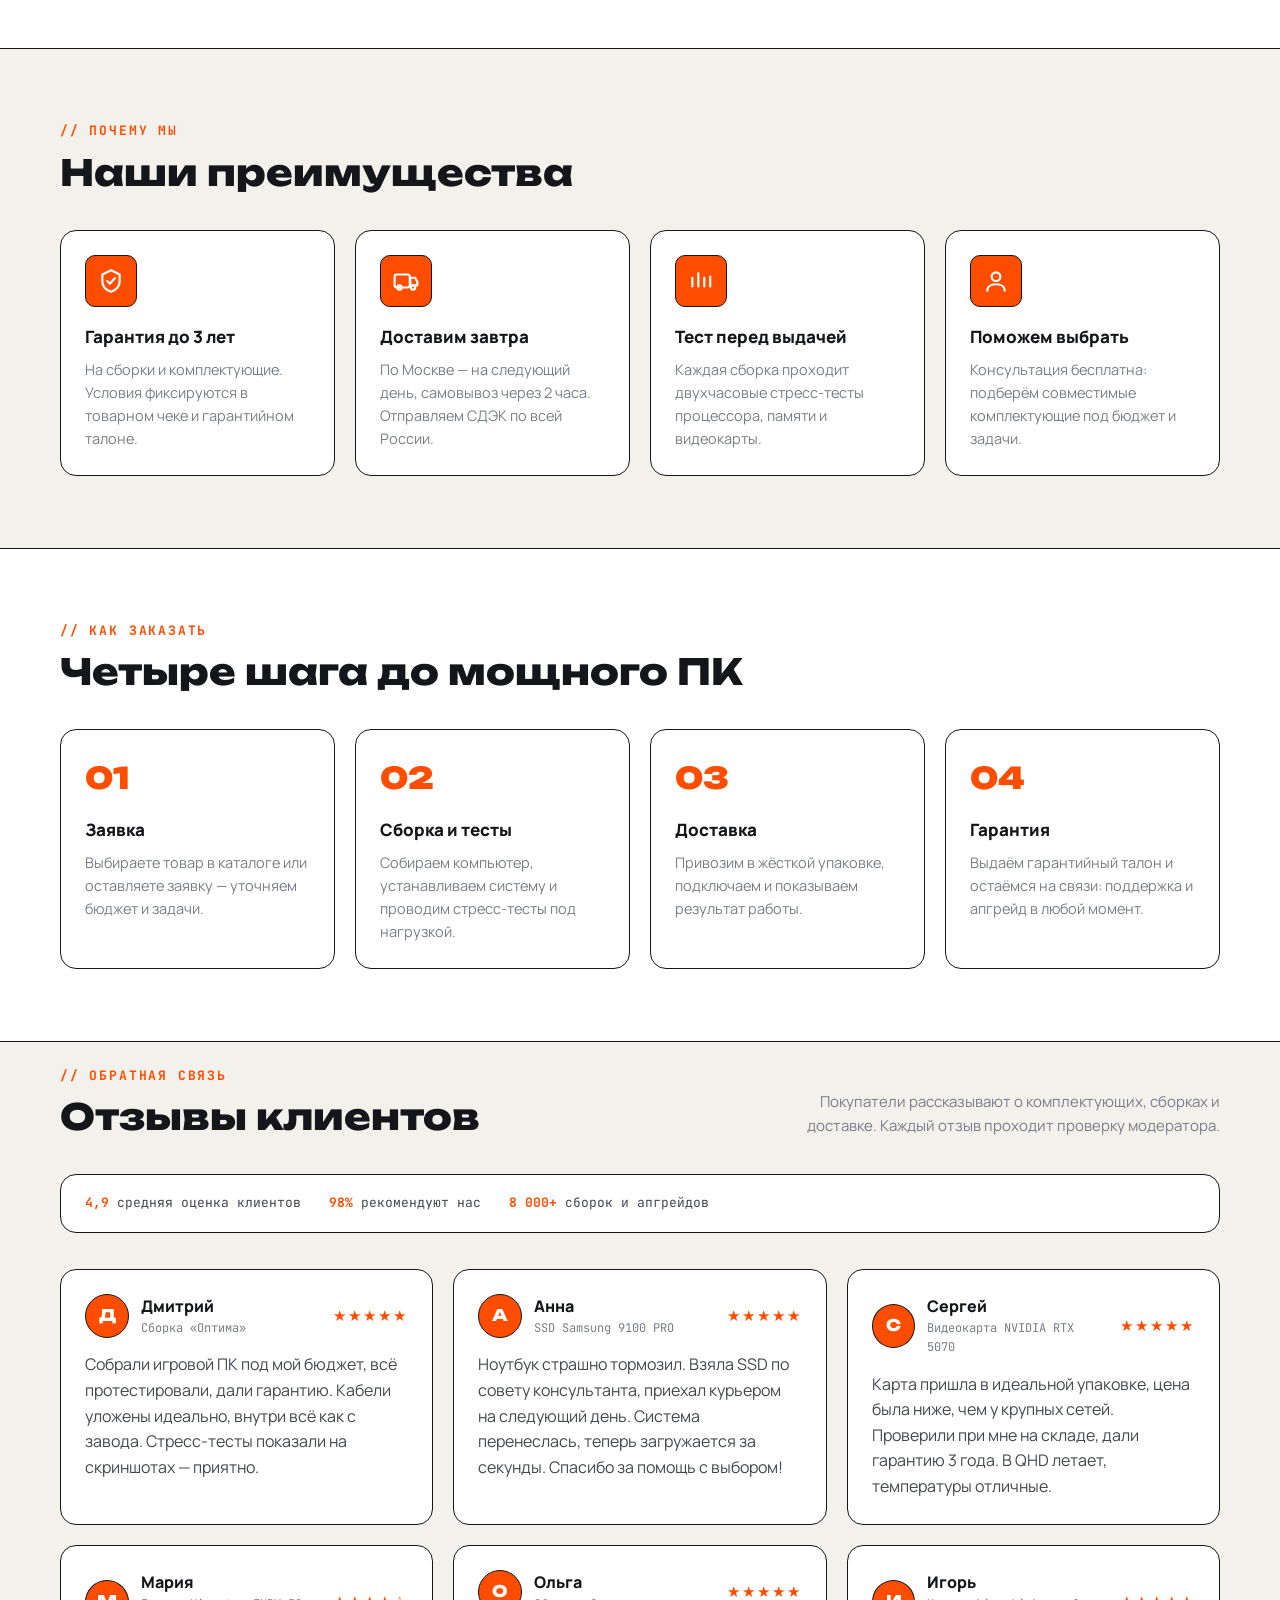
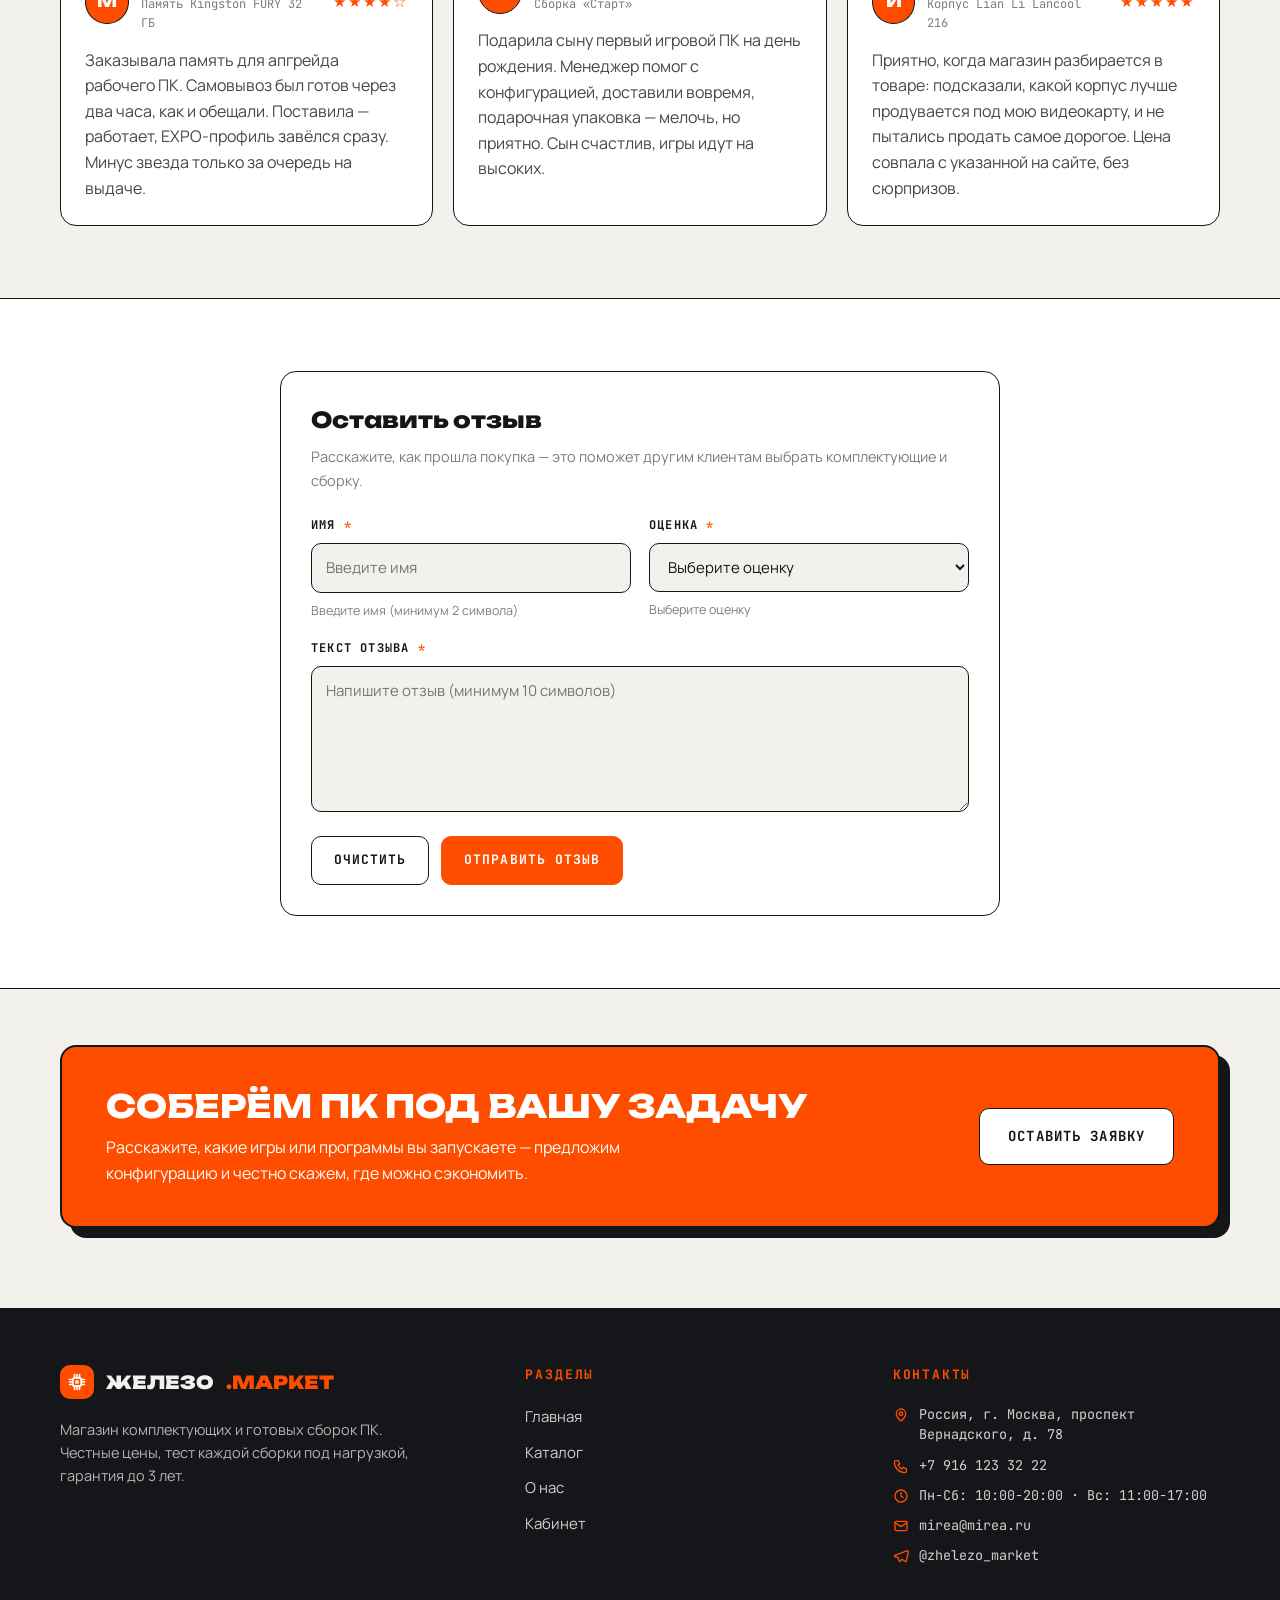
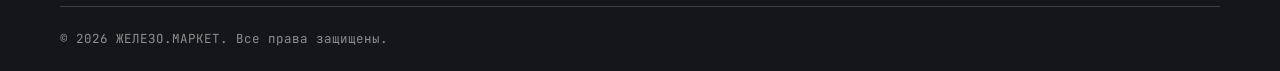
==== commit d16aeabd: "Анимация тени и обводки: reveal-card больше не затирает переходы box-shadow и border-color" ====
--- a/about.html
+++ b/about.html
@@ -9,8 +9,8 @@
 <link rel="preconnect" href="https://fonts.googleapis.com">
 <link rel="preconnect" href="https://fonts.gstatic.com" crossorigin>
 <link href="https://fonts.googleapis.com/css2?family=Unbounded:wght@500;700;800;900&family=Manrope:wght@400;500;700;800&family=JetBrains+Mono:wght@500;700&display=swap" rel="stylesheet">
-<link rel="stylesheet" href="css/style.css?v=remake-18">
-<script src="js/main.js?v=remake-18" defer></script>
+<link rel="stylesheet" href="css/style.css?v=remake-19">
+<script src="js/main.js?v=remake-19" defer></script>
 </head>
 <body data-cta="short">
 
--- a/css/style.css
+++ b/css/style.css
@@ -148,8 +148,8 @@
   border: var(--border);
   border-radius: var(--radius-sm);
   box-shadow: 0 0 0 var(--shadow);
-  transition: box-shadow 0.15s ease, transform 0.15s ease, background-color 0.2s ease,
-    color 0.2s ease;
+  transition: box-shadow 0.25s ease, transform 0.25s ease, background-color 0.2s ease,
+    color 0.2s ease, border-color 0.25s ease;
 }
 
 .button:hover {
@@ -649,7 +649,7 @@
   background: var(--surface);
   border: var(--border);
   border-radius: var(--radius);
-  transition: box-shadow 0.15s ease, transform 0.15s ease, background-color 0.2s ease;
+  transition: box-shadow 0.3s ease, transform 0.3s ease, background-color 0.2s ease, border-color 0.3s ease;
 }
 
 .cat-tile:hover {
@@ -738,7 +738,7 @@
   border: var(--border);
   border-radius: var(--radius);
   overflow: hidden;
-  transition: box-shadow 0.16s ease, transform 0.16s ease;
+  transition: box-shadow 0.3s ease, transform 0.3s ease, border-color 0.3s ease;
 }
 
 .product-card:hover {
@@ -944,7 +944,7 @@
   background: var(--surface);
   border: var(--border);
   border-radius: var(--radius);
-  transition: box-shadow 0.15s ease, transform 0.15s ease;
+  transition: box-shadow 0.3s ease, transform 0.3s ease, border-color 0.3s ease;
 }
 
 .advantage-card:hover {
@@ -2070,7 +2070,8 @@
 .reveal {
   opacity: 0;
   transform: translateY(26px);
-  transition: opacity 0.6s ease, transform 0.6s ease;
+  transition: opacity 0.6s ease, transform 0.6s ease,
+    box-shadow 0.3s ease, border-color 0.3s ease;
 }
 
 .reveal--visible {
@@ -2081,7 +2082,8 @@
 .reveal-card {
   opacity: 0;
   transform: translateY(26px) scale(0.98);
-  transition: opacity 0.55s ease, transform 0.55s ease;
+  transition: opacity 0.55s ease, transform 0.55s ease,
+    box-shadow 0.3s ease, border-color 0.3s ease, background-color 0.2s ease;
 }
 
 .reveal-card--visible {
@@ -2139,7 +2141,7 @@
 .form-card,
 .spec-card,
 .filters {
-  transition: box-shadow 0.25s ease;
+  transition: box-shadow 0.3s ease, border-color 0.3s ease, transform 0.3s ease;
 }
 
 .review-card:hover,
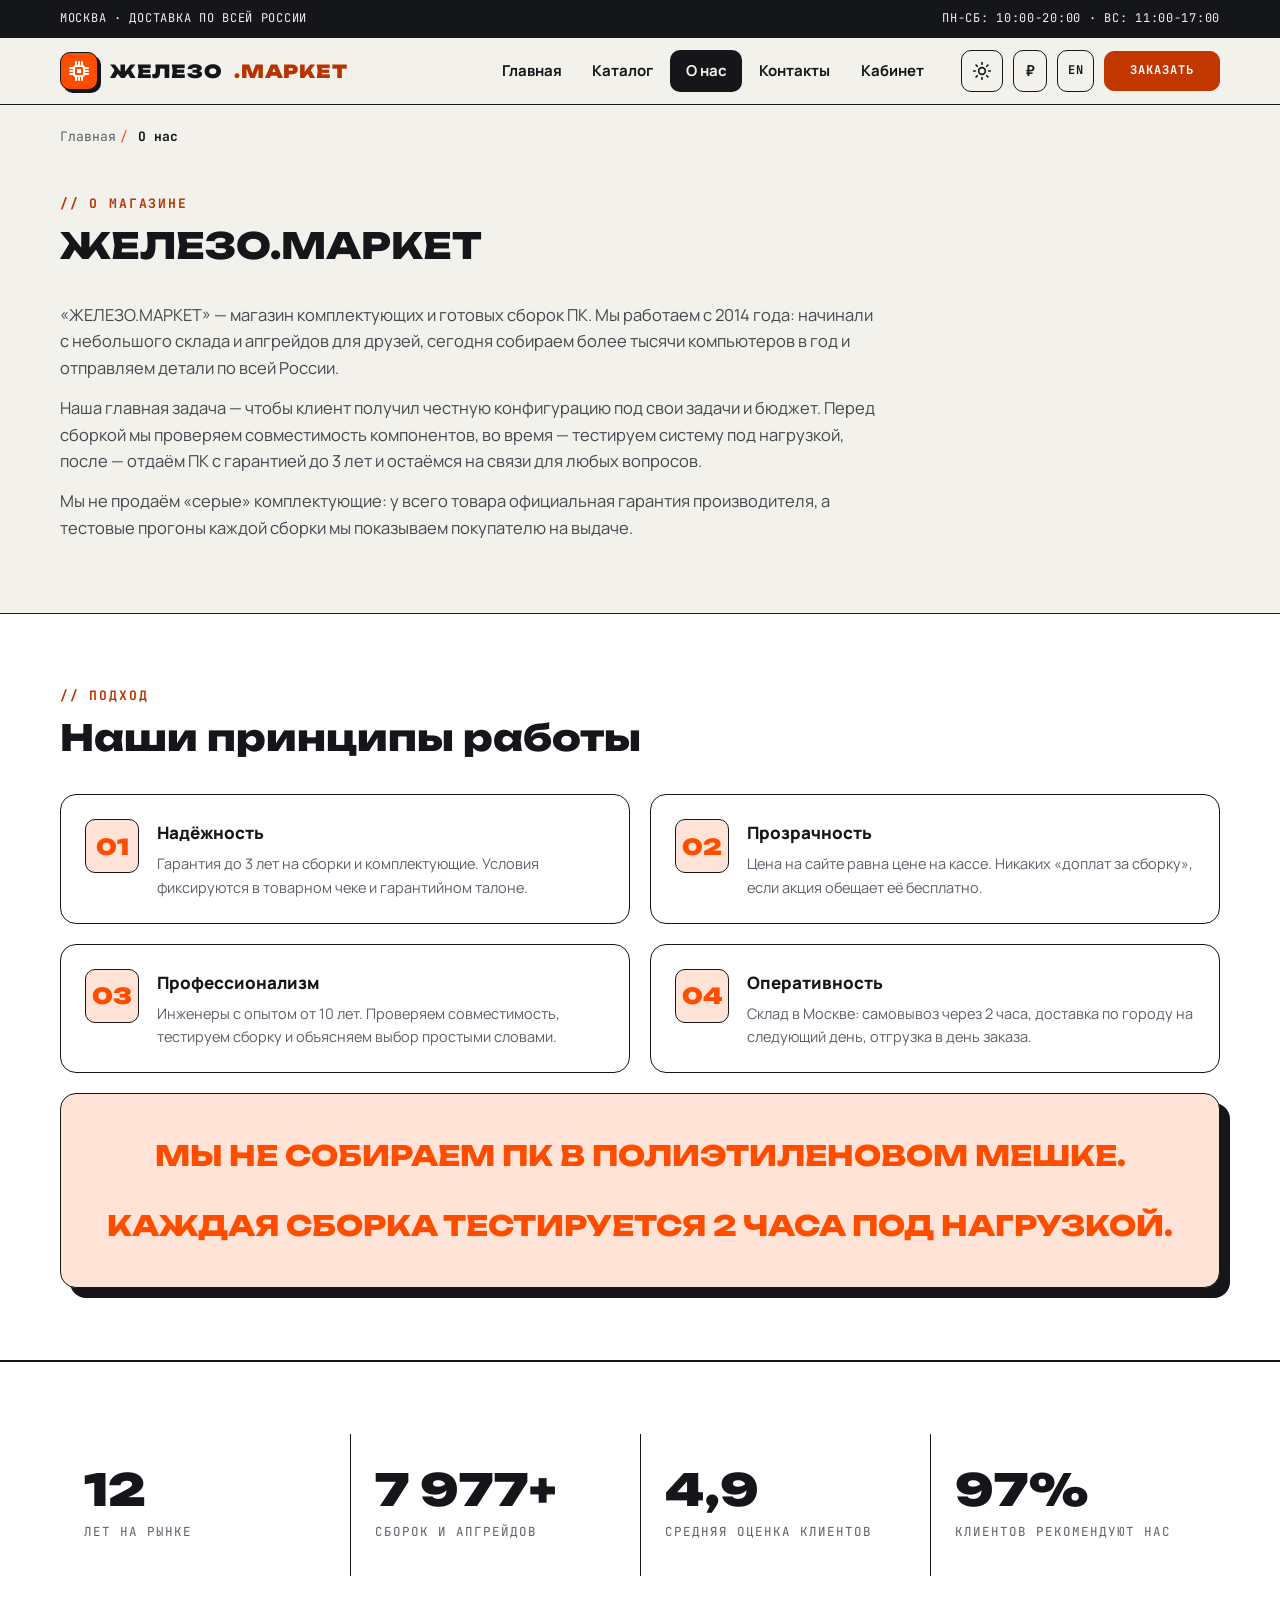
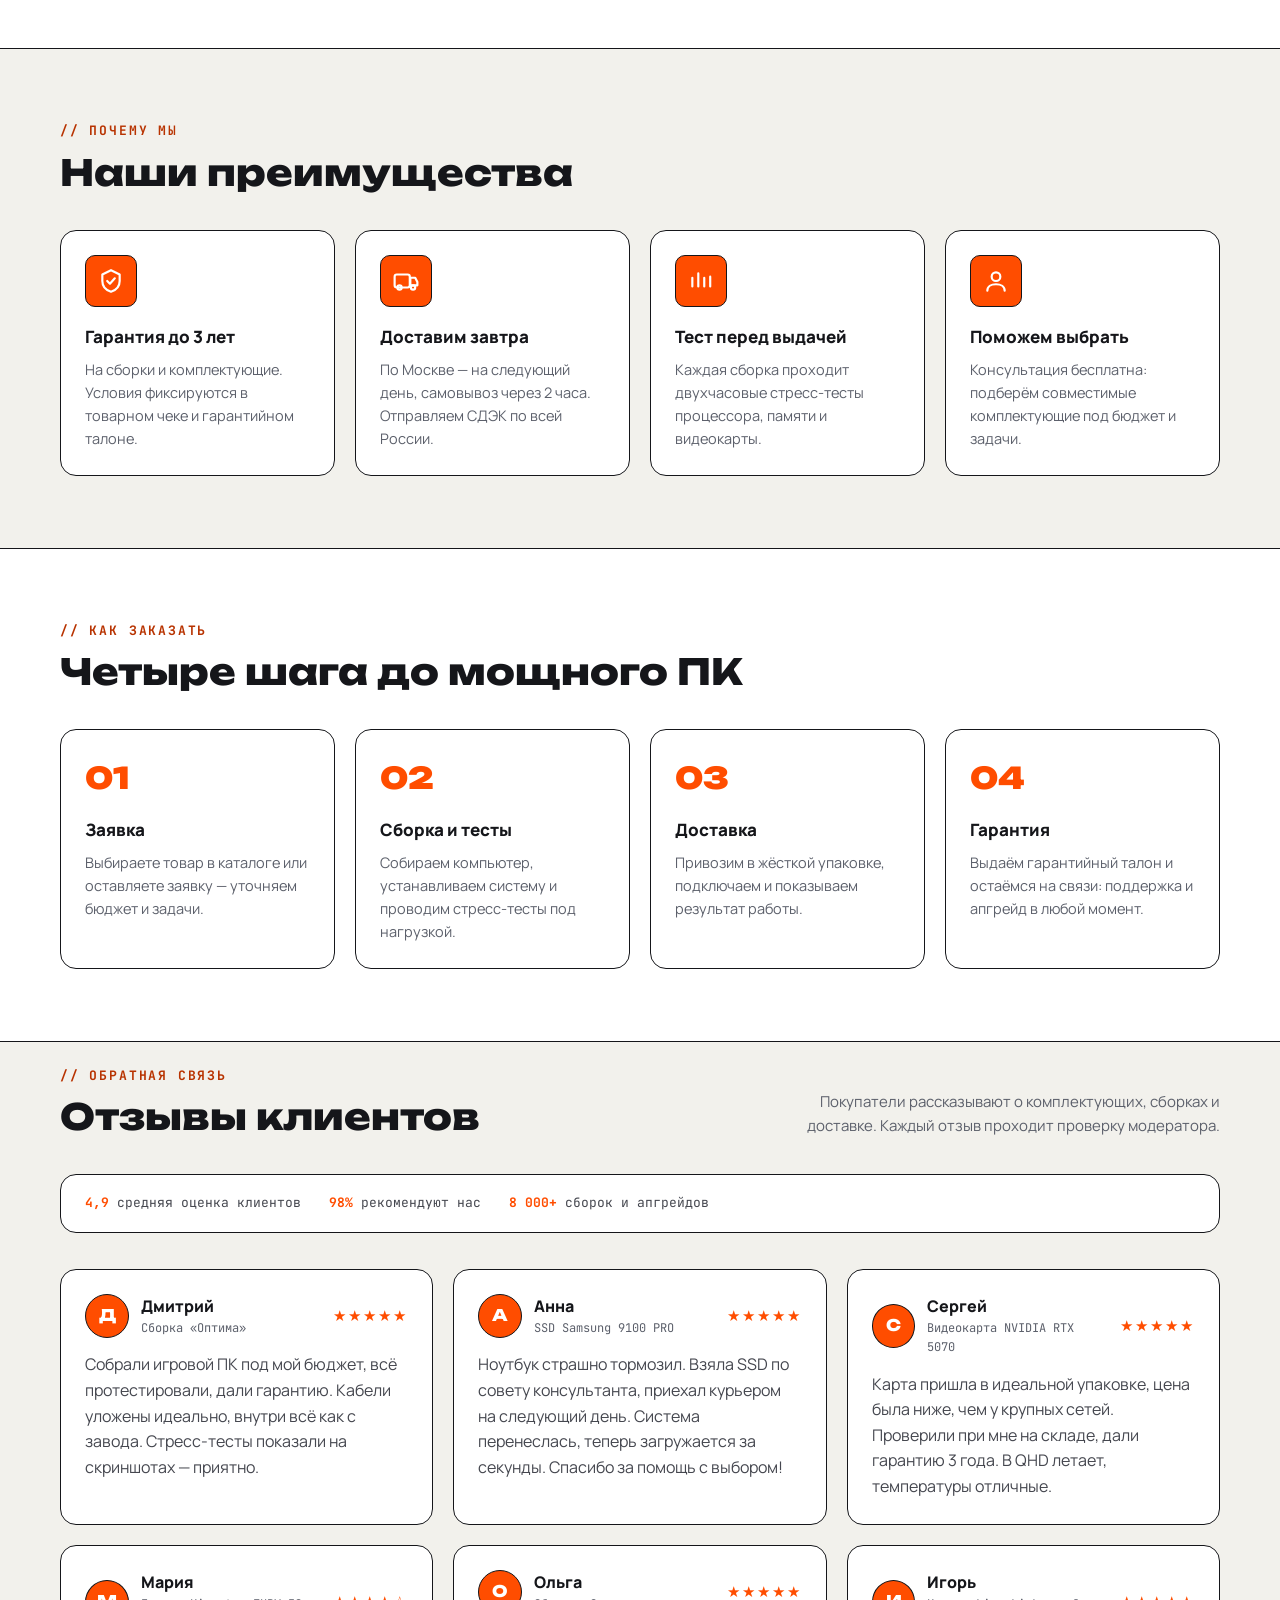
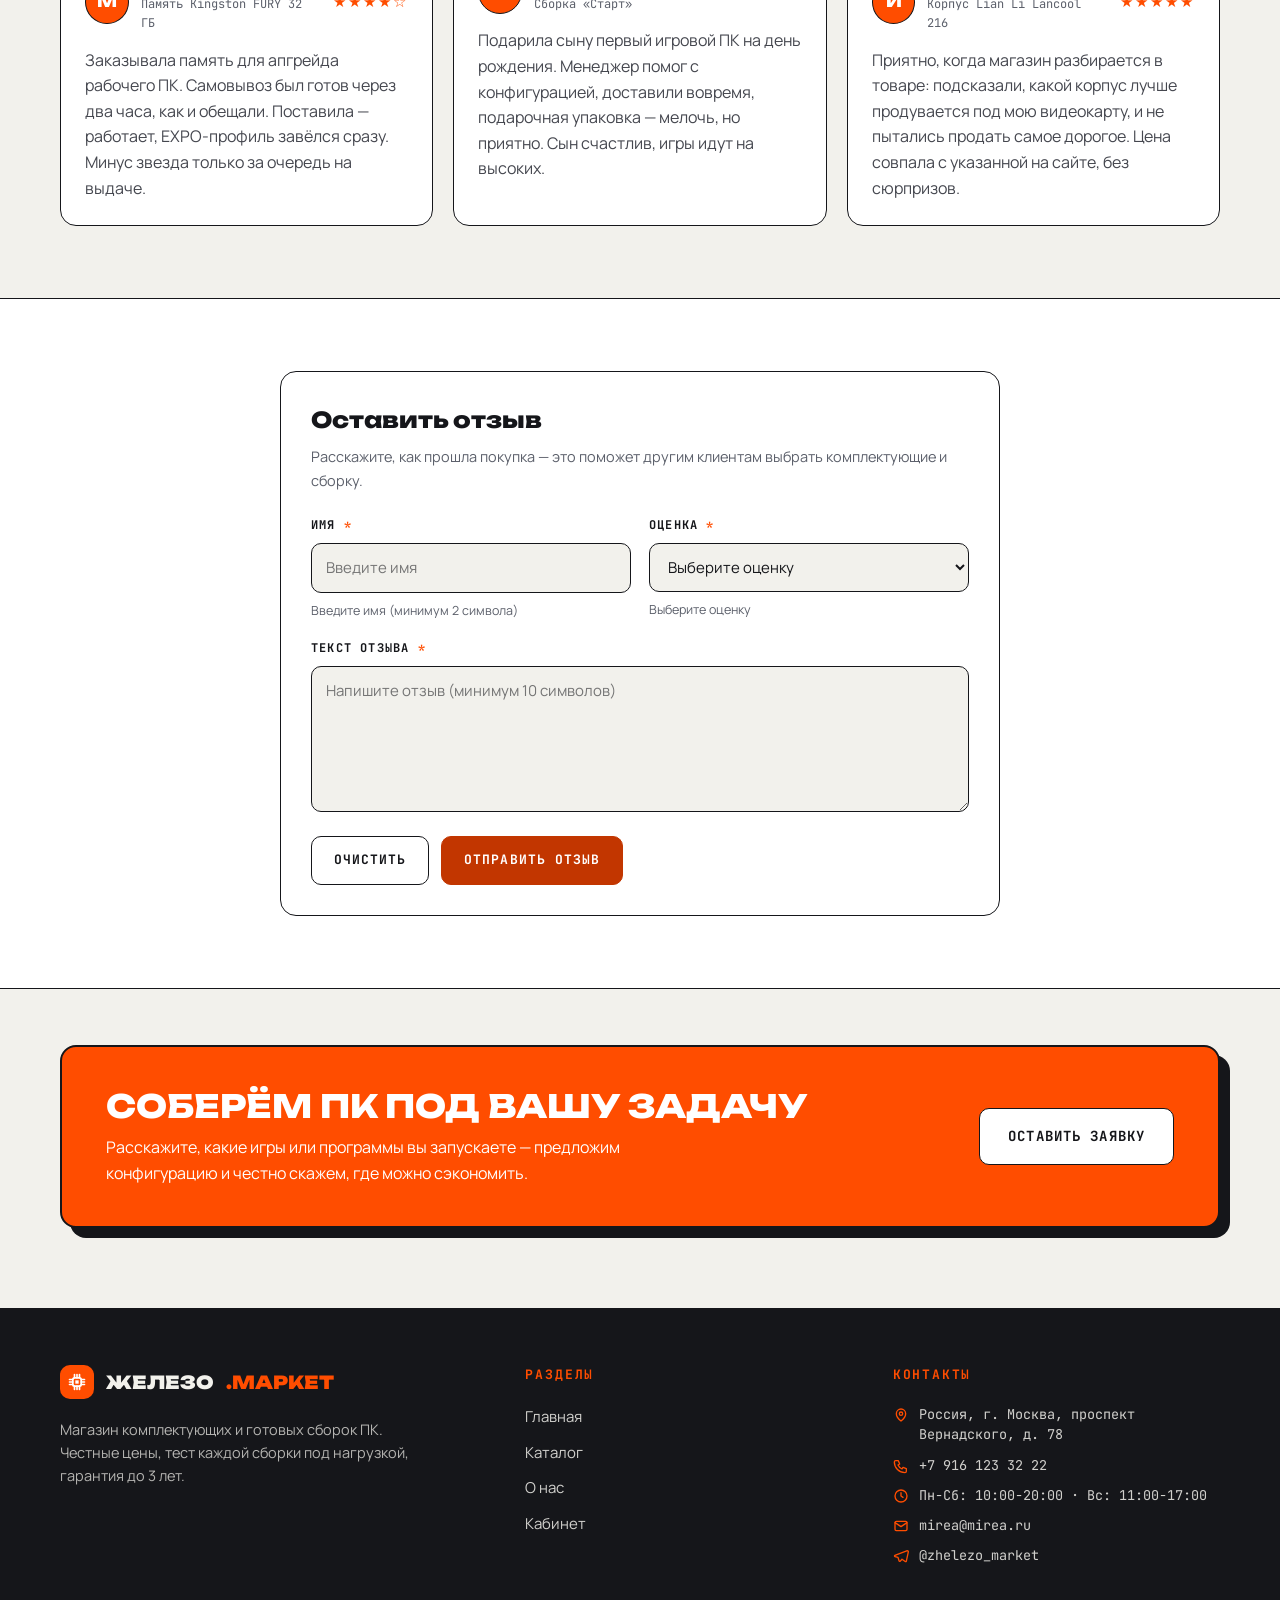
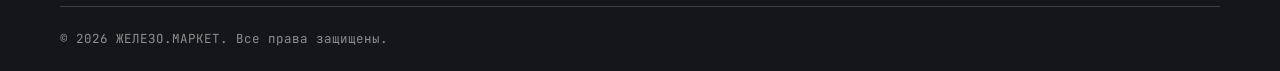
==== commit c8e1f4f0: "Доступность и адаптивность (13-14): alt и размеры изображений, ARIA по делу, Lighthouse 100/100, res" ====
--- a/about.html
+++ b/about.html
@@ -9,8 +9,8 @@
 <link rel="preconnect" href="https://fonts.googleapis.com">
 <link rel="preconnect" href="https://fonts.gstatic.com" crossorigin>
 <link href="https://fonts.googleapis.com/css2?family=Unbounded:wght@500;700;800;900&family=Manrope:wght@400;500;700;800&family=JetBrains+Mono:wght@500;700&display=swap" rel="stylesheet">
-<link rel="stylesheet" href="css/style.css?v=remake-19">
-<script src="js/main.js?v=remake-19" defer></script>
+<link rel="stylesheet" href="css/style.css?v=remake-20">
+<script src="js/main.js?v=remake-20" defer></script>
 </head>
 <body data-cta="short">
 
@@ -251,7 +251,7 @@
               <p class="review-card__product">Сборка «Оптима»</p>
                 </div>
           </div>
-          <p class="rating" aria-label="Оценка 5 из 5">★★★★★</p>
+          <p class="rating"><span aria-hidden="true">★★★★★</span><span class="visually-hidden">Оценка 5 из 5</span></p>
         </div>
         <p class="review-card__text">Собрали игровой ПК под мой бюджет, всё протестировали, дали гарантию. Кабели уложены идеально, внутри всё как с завода. Стресс-тесты показали на скриншотах — приятно.</p>
       </article>
@@ -265,7 +265,7 @@
               <p class="review-card__product">SSD Samsung 9100 PRO</p>
             </div>
           </div>
-          <p class="rating" aria-label="Оценка 5 из 5">★★★★★</p>
+          <p class="rating"><span aria-hidden="true">★★★★★</span><span class="visually-hidden">Оценка 5 из 5</span></p>
         </div>
         <p class="review-card__text">Ноутбук страшно тормозил. Взяла SSD по совету консультанта, приехал курьером на следующий день. Система перенеслась, теперь загружается за секунды. Спасибо за помощь с выбором!</p>
       </article>
@@ -279,7 +279,7 @@
               <p class="review-card__product">Видеокарта NVIDIA RTX 5070</p>
             </div>
           </div>
-          <p class="rating" aria-label="Оценка 5 из 5">★★★★★</p>
+          <p class="rating"><span aria-hidden="true">★★★★★</span><span class="visually-hidden">Оценка 5 из 5</span></p>
         </div>
         <p class="review-card__text">Карта пришла в идеальной упаковке, цена была ниже, чем у крупных сетей. Проверили при мне на складе, дали гарантию 3 года. В QHD летает, температуры отличные.</p>
       </article>
@@ -293,7 +293,7 @@
               <p class="review-card__product">Память Kingston FURY 32 ГБ</p>
             </div>
           </div>
-          <p class="rating" aria-label="Оценка 4 из 5">★★★★☆</p>
+          <p class="rating"><span aria-hidden="true">★★★★☆</span><span class="visually-hidden">Оценка 4 из 5</span></p>
         </div>
         <p class="review-card__text">Заказывала память для апгрейда рабочего ПК. Самовывоз был готов через два часа, как и обещали. Поставила — работает, EXPO-профиль завёлся сразу. Минус звезда только за очередь на выдаче.</p>
       </article>
@@ -307,7 +307,7 @@
               <p class="review-card__product">Сборка «Старт»</p>
             </div>
           </div>
-          <p class="rating" aria-label="Оценка 5 из 5">★★★★★</p>
+          <p class="rating"><span aria-hidden="true">★★★★★</span><span class="visually-hidden">Оценка 5 из 5</span></p>
         </div>
         <p class="review-card__text">Подарила сыну первый игровой ПК на день рождения. Менеджер помог с конфигурацией, доставили вовремя, подарочная упаковка — мелочь, но приятно. Сын счастлив, игры идут на высоких.</p>
       </article>
@@ -321,7 +321,7 @@
               <p class="review-card__product">Корпус Lian Li Lancool 216</p>
             </div>
           </div>
-          <p class="rating" aria-label="Оценка 5 из 5">★★★★★</p>
+          <p class="rating"><span aria-hidden="true">★★★★★</span><span class="visually-hidden">Оценка 5 из 5</span></p>
         </div>
         <p class="review-card__text">Приятно, когда магазин разбирается в товаре: подсказали, какой корпус лучше продувается под мою видеокарту, и не пытались продать самое дорогое. Цена совпала с указанной на сайте, без сюрпризов.</p>
       </article>
--- a/css/style.css
+++ b/css/style.css
@@ -12,13 +12,17 @@
   --surface-alt: #ebeae4;
   --ink: #15161a;
   --ink-soft: #45474f;
-  --muted: #7a7d87;
+  --muted: #5c606b;
   --line: #15161a;
   --line-soft: #d9d8d1;
   --accent: #ff4d00;
   --accent-ink: #ffffff;
+  /* Доступные варианты акцента: текст на светлом и фон кнопок с белым текстом */
+  --accent-text: #b83300;
+  --accent-btn: #c23600;
+  --success-text: #b01f4e;
   --accent-soft: #ffe3d6;
-  --danger: #d92b2b;
+  --danger: #c01f1f;
   --success: #e23a6e;
   --shadow: #15161a;
   --header-h: 66px;
@@ -52,6 +56,9 @@
   --line-soft: #363841;
   --accent-soft: #33190b;
   --accent-ink: #ffffff;
+  --accent-text: #ff9a6b;
+  --accent-btn: #c23600;
+  --success-text: #f07fa4;
   --shadow: #000000;
   --cat-build: #f2f1ec;
 }
@@ -162,8 +169,8 @@
 }
 
 .button--primary {
-  background: var(--accent);
-  border-color: var(--accent);
+  background: var(--accent-btn);
+  border-color: var(--accent-btn);
   color: var(--accent-ink);
 }
 
@@ -215,7 +222,7 @@
 }
 
 .badge-tag--popular {
-  color: var(--accent);
+  color: var(--accent-text);
 }
 
 .badge-tag--discount {
@@ -223,7 +230,7 @@
 }
 
 .badge-tag--fast {
-  color: var(--success);
+  color: var(--success-text);
 }
 
 /* ---------- Шапка ---------- */
@@ -310,7 +317,7 @@
 }
 
 .site-header__logo .site-header__logo-accent {
-  color: var(--accent);
+  color: var(--accent-text);
 }
 
 .site-nav {
@@ -408,7 +415,7 @@
   font-weight: 700;
   letter-spacing: 0.14em;
   text-transform: uppercase;
-  color: var(--accent);
+  color: var(--accent-text);
   margin-bottom: 10px;
 }
 
@@ -575,7 +582,7 @@
   letter-spacing: 0.12em;
   text-transform: uppercase;
   color: var(--accent-ink);
-  background: var(--accent);
+  background: var(--accent-btn);
 }
 
 .hero__panel-body {
@@ -626,7 +633,7 @@
 .hero__panel-price small {
   display: block;
   font-size: 12px;
-  color: var(--accent);
+  color: var(--accent-text);
 }
 
 .hero__panel-footer .button {
@@ -1182,7 +1189,7 @@
 }
 
 .filters-result strong {
-  color: var(--accent);
+  color: var(--accent-text);
 }
 
 .catalog-empty {
@@ -1341,7 +1348,7 @@
   margin-top: 14px;
   font-family: var(--font-mono);
   font-size: 13px;
-  color: var(--success);
+  color: var(--success-text);
 }
 
 .product-page__status::before {
@@ -1349,7 +1356,7 @@
   width: 8px;
   height: 8px;
   border-radius: 50%;
-  background: var(--success);
+  background: var(--success-text);
 }
 
 .product-page__text {
@@ -2179,6 +2186,37 @@
 }
 
 @media (max-width: 1024px) {
+  /* Шапка переносится: навигация отдельной строкой со скроллом */
+  .topbar__item--schedule {
+    display: none;
+  }
+
+  .site-header__inner {
+    flex-wrap: wrap;
+    padding-block: 12px;
+    gap: 12px;
+  }
+
+  .site-nav {
+    order: 3;
+    width: 100%;
+    margin-left: 0;
+    overflow-x: auto;
+    -webkit-overflow-scrolling: touch;
+  }
+
+  .site-nav__list {
+    flex-wrap: nowrap;
+  }
+
+  .site-header__actions {
+    margin-left: auto;
+  }
+
+  .site-header__cta {
+    display: none;
+  }
+
   .hero__inner {
     grid-template-columns: 1fr;
   }
@@ -2641,7 +2679,7 @@
   font-weight: 700;
   letter-spacing: 1px;
   text-transform: uppercase;
-  color: var(--accent);
+  color: var(--accent-text);
 }
 
 .product-page__stars {
@@ -2894,7 +2932,7 @@
 
 /* Бренд в цвет категории с ромбом-маркером */
 .product-card__brand {
-  color: var(--cat, var(--muted));
+  color: color-mix(in srgb, var(--cat, var(--muted)) 60%, var(--ink));
 }
 
 .product-card__brand::before {
@@ -3077,7 +3115,7 @@
   font-weight: 700;
   letter-spacing: 0.05em;
   color: var(--accent-ink);
-  background: var(--accent);
+  background: var(--accent-btn);
   border-radius: 999px;
   white-space: nowrap;
 }
